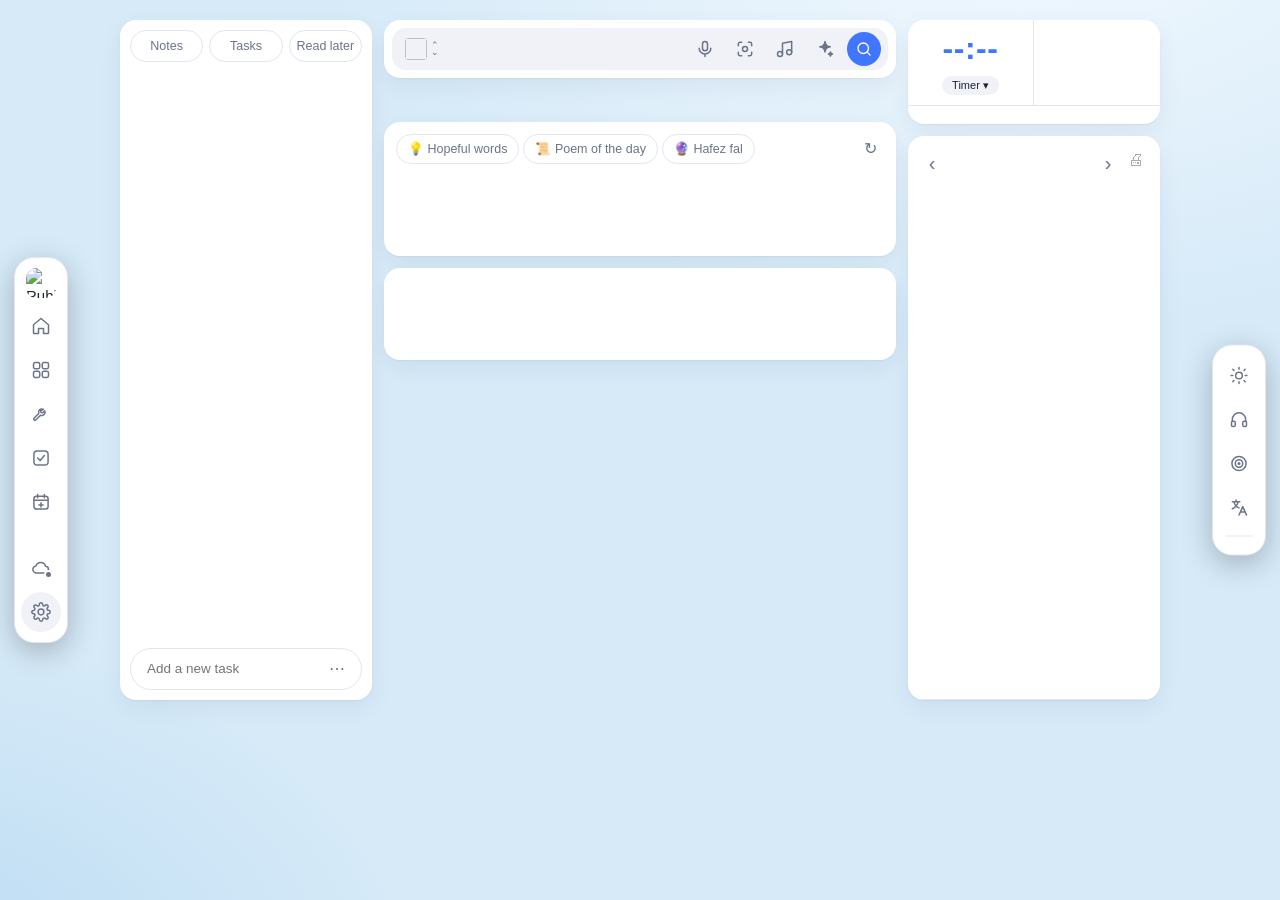
==== newtab.html @ 7a0c7c26 "3.1.0: Dastyar import mirrors Dastyar's layout Reads the bookmarks_new tree (order, nested folders)," ====
<!doctype html>
<html lang="fa" dir="rtl">
<head>
	<meta charset="utf-8" />
	<meta name="viewport" content="width=device-width, initial-scale=1" />
	<title>New tab</title>
	<link rel="icon" href="icons/icon-32.png" />
	<link rel="stylesheet" href="css/fonts.css" />
	<link rel="stylesheet" href="css/style.css" />
	<script src="js/themes.js"></script>
	<script src="js/theme-preload.js"></script>
</head>
<body>
	<video id="bgVideo" class="bg-video" muted loop autoplay playsinline hidden></video>
	<nav class="rail" aria-label="Rubi">
		<div class="rail-logo" data-i18n-title="brandFull"><img src="icons/icon-128.png" alt="Rubi" width="34" height="34" /></div>
		<button class="rail-btn" data-go="home" type="button" data-tip="home"><svg viewBox="0 0 24 24" aria-hidden="true"><path d="M3 10.5 12 3l9 7.5V20a1 1 0 0 1-1 1h-5v-6H9v6H4a1 1 0 0 1-1-1z"/></svg></button>
		<button class="rail-btn" data-go="apps" type="button" data-tip="services"><svg viewBox="0 0 24 24" aria-hidden="true"><rect x="3" y="3" width="7.5" height="7.5" rx="2"/><rect x="13.5" y="3" width="7.5" height="7.5" rx="2"/><rect x="3" y="13.5" width="7.5" height="7.5" rx="2"/><rect x="13.5" y="13.5" width="7.5" height="7.5" rx="2"/></svg></button>
		<button class="rail-btn" data-go="tools" type="button" data-tip="wTools"><svg viewBox="0 0 24 24" aria-hidden="true"><path d="M14.7 6.3a4 4 0 0 0-5.4 5.1L3.6 17.1a1.5 1.5 0 0 0 2.1 2.1l5.7-5.7a4 4 0 0 0 5.1-5.4l-2.5 2.5-2-.5-.5-2z"/></svg></button>
		<button class="rail-btn" data-go="plan" type="button" data-tip="tasksAndNotes"><svg viewBox="0 0 24 24" aria-hidden="true"><rect x="3.5" y="3.5" width="17" height="17" rx="4"/><path d="m8 12 3 3 5-6"/></svg></button>
		<button class="rail-btn" data-go="cal" type="button" data-tip="addEventTip"><svg viewBox="0 0 24 24" aria-hidden="true"><rect x="3.5" y="5" width="17" height="15.5" rx="3"/><path d="M3.5 10h17M8 3v4M16 3v4M12 13v5M9.5 15.5h5"/></svg></button>
		<span class="grow"></span>
		<button id="syncChip" class="rail-btn sync" type="button" aria-live="polite"><svg viewBox="0 0 24 24" aria-hidden="true"><path d="M7 18h10a4 4 0 0 0 .5-7.97A6 6 0 0 0 6 9.5 4.25 4.25 0 0 0 7 18Z"/></svg><span class="dot"></span><span id="syncText" class="rail-tip"></span></button>
		<button id="settingsBtn" class="rail-btn avatar" type="button" data-tip="settings"><svg viewBox="0 0 24 24" aria-hidden="true"><path d="M12 15.5a3.5 3.5 0 1 0 0-7 3.5 3.5 0 0 0 0 7Z"/><path d="M19.4 15a1.7 1.7 0 0 0 .3 1.8l.1.1a2 2 0 1 1-2.8 2.8l-.1-.1a1.7 1.7 0 0 0-1.8-.3 1.7 1.7 0 0 0-1 1.5V21a2 2 0 1 1-4 0v-.1a1.7 1.7 0 0 0-1.1-1.5 1.7 1.7 0 0 0-1.8.3l-.1.1a2 2 0 1 1-2.8-2.8l.1-.1a1.7 1.7 0 0 0 .3-1.8 1.7 1.7 0 0 0-1.5-1H3a2 2 0 1 1 0-4h.1a1.7 1.7 0 0 0 1.5-1.1 1.7 1.7 0 0 0-.3-1.8l-.1-.1a2 2 0 1 1 2.8-2.8l.1.1a1.7 1.7 0 0 0 1.8.3H9a1.7 1.7 0 0 0 1-1.5V3a2 2 0 1 1 4 0v.1a1.7 1.7 0 0 0 1 1.5 1.7 1.7 0 0 0 1.8-.3l.1-.1a2 2 0 1 1 2.8 2.8l-.1.1a1.7 1.7 0 0 0-.3 1.8V9a1.7 1.7 0 0 0 1.5 1H21a2 2 0 1 1 0 4h-.1a1.7 1.7 0 0 0-1.5 1Z"/></svg></button>
	</nav>
	<nav class="rail rail-2" aria-label="Rubi tools">
		<button id="briefBtn" class="rail-btn" type="button" data-tip="morningBrief"><svg viewBox="0 0 24 24" aria-hidden="true"><circle cx="12" cy="12" r="4"/><path d="M12 2.5v2M12 19.5v2M4.6 4.6l1.4 1.4M18 18l1.4 1.4M2.5 12h2M19.5 12h2M4.6 19.4 6 18M18 6l1.4-1.4"/></svg></button>
		<button id="soundsBtn" class="rail-btn" type="button" data-tip="wSounds"><svg viewBox="0 0 24 24" aria-hidden="true"><path d="M4 14v-2a8 8 0 0 1 16 0v2"/><rect x="3" y="14" width="4.5" height="6.5" rx="1.6"/><rect x="16.5" y="14" width="4.5" height="6.5" rx="1.6"/></svg><span class="dot"></span></button>
		<button id="focusBtn" class="rail-btn" type="button" data-tip="focusMode"><svg viewBox="0 0 24 24" aria-hidden="true"><circle cx="12" cy="12" r="8.5"/><circle cx="12" cy="12" r="4.5"/><circle cx="12" cy="12" r="1" /></svg></button>
		<button id="trBtn" class="rail-btn" type="button" data-tip="trTitle"><svg viewBox="0 0 24 24" aria-hidden="true"><path d="M4 5h9M8.5 3v2M6 5c.6 3.5 3 6.3 6 7.5M11 5c-.8 4-3.6 7.2-7 8.5"/><path d="m12 21 4.5-10L21 21M13.7 17.5h5.6"/></svg></button>
		<hr class="rail-sep" />
		<div id="railAi" class="rail-ai"></div>
	</nav>

	<main id="viewHome" class="view home">
		<div class="col col-a">
			<section class="card clock-card">
				<div class="clock-top">
					<div class="clock-box">
						<div id="time" class="time">--:--</div>
						<div id="dateShort" class="date-short"></div>
						<div id="dateYear" class="date-year"></div>
						<button id="clockMenuBtn" class="pill" type="button" aria-haspopup="menu"><span data-i18n="tTimer"></span> ▾</button>
					</div>
					<button id="wxMini" class="wx-mini" type="button" data-tip="wWeather"></button>
				</div>
				<div class="ticker">
					<div id="date" class="date-full"></div>
					<ul id="tickerList" class="ticker-list"></ul>
				</div>
			</section>
			<section class="card widget w-calendar" data-widget="calendar">
				<div class="panel-head">
					<button id="calPrev" class="icon-btn small cal-nav" type="button" data-i18n-title="prevMonth"><span class="arrow-prev"></span></button>
					<h2 id="calTitle" class="cal-title" data-i18n-title="backToday"></h2>
					<button id="calNext" class="icon-btn small cal-nav" type="button" data-i18n-title="nextMonth"><span class="arrow-next"></span></button>
					<button id="calPrint" class="icon-btn small cal-print" type="button" data-i18n-title="printMonth">🖨</button>
				</div>
				<div id="calGrid" class="cal-grid" role="grid"></div>
				<p id="calInfo" class="cal-info muted"></p>
				<div id="calEvents" class="cal-events"></div>
				<div id="calFoot" class="cal-foot"></div>
			</section>
		</div>

		<div class="col col-b">
			<section class="card search-card">
				<h1 id="greeting" class="greeting"></h1>
				<div id="seasonChip" class="season-chip" hidden></div>
				<div class="search-wrap">
			<form id="searchForm" class="search" role="search">
				<button id="engineBtn" class="engine-btn" type="button" aria-haspopup="menu" data-i18n-title="searchEngine"><img id="engineIcon" alt="" width="22" height="22" /><span class="updown">⌃<br />⌄</span></button>
				<input id="searchInput" dir="auto" type="search" autocomplete="off" data-i18n-title="search" aria-autocomplete="list" aria-controls="searchHist" />
				<button id="voiceBtn" class="search-btn" type="button" data-i18n-title="voiceSearch"><svg viewBox="0 0 24 24" aria-hidden="true"><rect x="9" y="3" width="6" height="11" rx="3"/><path d="M5 11a7 7 0 0 0 14 0M12 18v3"/></svg></button>
				<button id="imageBtn" class="search-btn" type="button" data-i18n-title="imageSearch"><svg viewBox="0 0 24 24" aria-hidden="true"><path d="M4 8V6a2 2 0 0 1 2-2h2M16 4h2a2 2 0 0 1 2 2v2M20 16v2a2 2 0 0 1-2 2h-2M8 20H6a2 2 0 0 1-2-2v-2"/><circle cx="12" cy="12" r="3"/></svg></button>
				<button id="songBtn" class="search-btn song-btn" type="button" data-i18n-title="songFind"><svg viewBox="0 0 24 24" aria-hidden="true"><path d="M9 18V5l11-2v13"/><circle cx="6" cy="18" r="3"/><circle cx="17" cy="16" r="3"/></svg></button>
				<button id="aiBtn" class="search-btn ai-btn" type="button" data-i18n-title="askAi" aria-haspopup="menu"><svg viewBox="0 0 24 24" aria-hidden="true"><path d="M12 3c.4 3.9 2.4 5.9 6.3 6.3-3.9.4-5.9 2.4-6.3 6.3-.4-3.9-2.4-5.9-6.3-6.3C9.6 8.9 11.6 6.9 12 3z"/><path d="M18.5 15.5c.2 1.6 1 2.4 2.5 2.5-1.6.2-2.4 1-2.5 2.5-.2-1.6-1-2.4-2.5-2.5 1.6-.1 2.4-.9 2.5-2.5z"/></svg></button>
				<button class="search-go" type="submit" data-i18n-title="search"><svg viewBox="0 0 24 24" aria-hidden="true"><circle cx="11" cy="11" r="7"/><path d="m20 20-3.5-3.5"/></svg></button>
			</form>
			<ul id="searchHist" class="search-hist" role="listbox" hidden></ul>
			<button id="calcAnswer" class="calc-answer" type="button" hidden></button>
			<p id="voiceStatus" class="voice-status" hidden></p>
		</div>
			</section>
			<section class="shortcuts" data-i18n-title="shortcuts">
				<ul id="bookmarkList" class="tiles"></ul>
			</section>
			<section class="card daily-card" data-widget="daily">
				<div class="daily-tabs" role="tablist">
					<button class="daily-tab" data-daily="quote" type="button" role="tab"><span>💡</span> <span data-i18n="dailyQuote"></span></button>
					<button class="daily-tab" data-daily="poem" type="button" role="tab"><span>📜</span> <span data-i18n="dailyPoem"></span></button>
					<button class="daily-tab" data-daily="fal" type="button" role="tab"><span>🔮</span> <span data-i18n="hafezFal"></span></button>
					<span class="grow"></span>
					<button id="dailyNext" class="icon-btn small" type="button" data-i18n-title="another">↻</button>
				</div>
				<div id="dailyBody" class="daily-body"></div>
			</section>
			<section id="tripCard" class="card trip-card" data-widget="trip"></section>
		</div>

		<div class="col col-c">
			<section class="card side-panel">
				<div class="side-switch" role="tablist">
					<button class="side-tab" data-side="note" type="button" role="tab"><span data-i18n="notes"></span></button>
					<button class="side-tab" data-side="todo" type="button" role="tab"><span data-i18n="todos"></span></button>
					<button class="side-tab" data-side="later" type="button" role="tab"><span data-i18n="readLater"></span></button>
				</div>
				<div class="side-todo">
					<div class="todo-toolbar side-tools" data-scope="home"></div>
					<span id="todoCount" class="muted small" hidden></span>
					<div id="todoList" class="todo-groups side-list"></div>
					<form id="todoForm" class="side-add">
						<input id="todoInput" dir="auto" maxlength="300" data-i18n-ph="addNewTask" />
						<button id="todoMore" class="icon-btn small" type="button" data-i18n-title="moreOptions">⋯</button>
						<button class="sr-only" type="submit" data-i18n="add"></button>
					</form>
				</div>
				<div class="side-note" hidden>
					<input id="noteSearch" class="note-search" type="search" data-i18n-ph="searchNotes" />
					<ul id="noteList" class="note-list side-list"></ul>
					<form id="noteForm" class="side-add">
						<input id="noteQuick" dir="auto" maxlength="200" data-i18n-ph="addNewNote" />
						<button id="newNote" class="icon-btn small" type="button" data-i18n-title="newNote">＋</button>
					</form>
				</div>
				<div class="side-later" hidden>
					<ul id="laterList" class="later-list side-list"></ul>
					<form id="laterForm" class="side-add">
						<input id="laterInput" dir="ltr" maxlength="2000" data-i18n-ph="laterPh" />
						<button class="icon-btn small" type="submit" data-i18n-title="add">＋</button>
					</form>
				</div>
			</section>
		</div>
	</main>

	<main id="viewApps" class="view apps-view" hidden></main>

	<main id="viewPlan" class="view plan-view" hidden>
		<div class="plan-top">
			<button id="planNew" class="plan-chip" type="button"><span>＋</span> <span data-i18n="newEvent"></span></button>
			<span class="grow"></span>
			<button id="planToday" class="plan-chip" type="button"><span>☀️</span> <span data-i18n="today"></span></button>
			<button id="openTasksPage" class="plan-chip" type="button"><span>☑️</span> <span data-i18n="todos"></span></button>
			<button id="planNotes" class="plan-chip" type="button"><span>🗒️</span> <span data-i18n="notes"></span></button>
			<span class="grow"></span>
			<span class="plan-spacer"></span>
		</div>
		<div class="plan-body">
			<div id="planSide" class="plan-side"></div>
			<section class="card week">
				<div class="week-nav">
					<button id="weekPrev" class="icon-btn small cal-nav" type="button" data-i18n-title="prevWeek"><span class="arrow-prev"></span></button>
					<strong id="weekTitle"></strong>
					<button id="weekNext" class="icon-btn small cal-nav" type="button" data-i18n-title="nextWeek"><span class="arrow-next"></span></button>
				</div>
				<div id="weekHead" class="week-head"></div>
				<div id="weekAll" class="week-all"></div>
				<div id="weekScroll" class="week-scroll"><div id="weekGrid" class="week-grid"></div></div>
			</section>
		</div>
	</main>

	<main id="viewTools" class="view tools-view" hidden>
		<div class="tools-bar"><button id="manageBtn" class="chip manage-btn" type="button">🧩 <span data-i18n="manageTitle"></span></button></div>
		<div class="widgets">
			<section class="panel widget" data-widget="weather">
				<div class="panel-head">
					<h2 data-i18n="wWeather"></h2>
					<button id="wxEdit" class="link-btn" type="button" data-i18n="changeCity"></button>
				</div>
				<form id="wxForm" class="add-row" hidden>
					<input id="wxCity" maxlength="60" data-i18n-ph="cityPh" />
					<button class="btn" type="submit" data-i18n="set"></button>
				</form>
				<ul id="wxResults" class="wx-results" hidden></ul>
				<div id="wxBody" class="wx-body"></div>
			</section>
			<section class="panel widget" data-widget="rates">
				<div class="panel-head">
					<h2 data-i18n="wRates"></h2>
					<span id="ratesUpdated" class="muted small"></span>
				</div>
				<div id="ratesBody"></div>
			</section>
			<section class="panel widget" data-widget="prayer">
				<div class="panel-head">
					<h2 data-i18n="wPrayer"></h2>
					<span id="prayerCity" class="muted small"></span>
				</div>
				<div id="prayerBody"></div>
			</section>
			<section class="panel widget" data-widget="tools">
				<div class="panel-head"><h2 data-i18n="wTools"></h2></div>
				<div class="seg tools-tabs" role="tablist">
					<button class="seg-btn" data-tool="convert" type="button" data-i18n="tConvert"></button>
					<button class="seg-btn" data-tool="age" type="button" data-i18n="tAge"></button>
					<button class="seg-btn" data-tool="timer" type="button" data-i18n="tTimer"></button>
					<button class="seg-btn" data-tool="watch" type="button" data-i18n="tWatch"></button>
					<button class="seg-btn" data-tool="count" type="button" data-i18n="tCountdown"></button>
				</div>
				<div id="toolBody" class="tool-body"></div>
			</section>
			<section class="panel widget habits" data-widget="habits">
				<div class="panel-head">
					<h2 data-i18n="wHabits"></h2>
					<span id="habitSummary" class="muted small"></span>
				</div>
				<div id="habitList" class="habit-list"></div>
				<form id="habitForm" class="habit-form">
					<input id="habitEmoji" class="habit-emoji-in" maxlength="4" value="✅" aria-label="emoji" />
					<input id="habitName" dir="auto" maxlength="40" data-i18n-ph="habitPh" />
					<input id="habitTarget" type="number" min="1" max="20" value="1" data-i18n-title="habitTarget" />
					<button class="btn" type="submit" data-i18n="add"></button>
				</form>
				<div id="habitSugg" class="habit-sugg"></div>
				<p class="muted small" data-i18n="habitHint"></p>
			</section>
			<section class="panel widget expenses" data-widget="expenses">
				<div class="panel-head">
					<h2 data-i18n="wExpenses"></h2>
					<span class="grow"></span>
					<button id="expBudgetBtn" class="icon-btn small" type="button" data-i18n-title="budget">🎯</button>
					<button id="expPrev" class="icon-btn small cal-nav" type="button" data-i18n-title="prevMonth"><span class="arrow-prev"></span></button>
					<span id="expMonth" class="exp-month"></span>
					<button id="expNext" class="icon-btn small cal-nav" type="button" data-i18n-title="nextMonth"><span class="arrow-next"></span></button>
				</div>
				<div id="expTotals" class="exp-totals"></div>
				<div id="expCats" class="exp-cats"></div>
				<div id="expBudget" class="exp-budget" hidden></div>
				<form id="expForm" class="exp-form">
					<input id="expAmount" inputmode="decimal" dir="ltr" autocomplete="off" data-i18n-ph="expAmount" required />
					<select id="expCur" aria-label="currency"></select>
					<select id="expCat" aria-label="category"></select>
					<input id="expNote" dir="auto" maxlength="60" data-i18n-ph="expNote" />
					<input id="expDate" type="date" />
					<button class="btn" type="submit" data-i18n="add"></button>
				</form>
				<ul id="expList" class="exp-list"></ul>
			</section>
			<section class="panel widget sounds" data-widget="sounds">
				<div class="panel-head">
					<h2 data-i18n="wSounds"></h2>
					<span class="grow"></span>
					<button id="sndPlay" class="snd-play" type="button" data-i18n-title="sndPlay"></button>
				</div>
				<div class="snd-master">
					<span aria-hidden="true">🔈</span><input id="sndMaster" type="range" min="0" max="100" value="80" data-i18n-title="sndVolume" /><span aria-hidden="true">🔊</span>
					<select id="sndTimer" data-i18n-title="sndTimer"></select>
				</div>
				<div id="sndPresets" class="snd-presets"></div>
				<div id="sndGrid" class="snd-grid"></div>
				<label class="check small snd-auto"><input id="sndAuto" type="checkbox" checked /> <span data-i18n="sndAuto"></span></label>
			</section>
			<section class="panel widget alerts" data-widget="alerts">
				<div class="panel-head">
					<h2 data-i18n="wAlerts"></h2>
					<span id="alertLast" class="muted small"></span>
				</div>
				<ul id="alertList" class="alert-list"></ul>
				<form id="alertForm" class="alert-form">
					<select id="alertAsset" aria-label="asset"></select>
					<input id="alertCustom" dir="ltr" placeholder="TSLA" maxlength="12" hidden />
					<select id="alertOp" aria-label="condition"><option value="<" data-i18n="alertBelow"></option><option value=">" data-i18n="alertAbove"></option></select>
					<input id="alertValue" dir="ltr" inputmode="decimal" autocomplete="off" data-i18n-ph="alertPrice" required />
					<button class="btn" type="submit" data-i18n="add"></button>
				</form>
				<p class="muted small" data-i18n="alertHint"></p>
			</section>
			<section class="panel widget snippets" data-widget="snippets">
				<div class="panel-head">
					<h2 data-i18n="wSnippets"></h2>
				</div>
				<div id="snipList" class="snip-list"></div>
				<form id="snipForm" class="snip-form">
					<input id="snipTitle" dir="auto" maxlength="40" data-i18n-ph="snipTitle" />
					<textarea id="snipText" dir="auto" rows="3" maxlength="2000" data-i18n-ph="snipText" required></textarea>
					<div class="snip-actions"><button id="snipCancel" class="btn btn-ghost" type="button" data-i18n="cancel" hidden></button><button class="btn" type="submit" data-i18n="save"></button></div>
				</form>
				<p class="muted small" data-i18n="snipHint"></p>
			</section>
			<section class="panel widget" data-widget="pomodoro">
				<div class="panel-head">
					<h2 data-i18n="wPomodoro"></h2>
					<span id="pomoCount" class="muted small"></span>
				</div>
				<div class="pomo-modes" role="tablist">
					<button class="pomo-mode" data-mode="focus" role="tab" type="button" data-i18n="focus25"></button>
					<button class="pomo-mode" data-mode="short" role="tab" type="button" data-i18n="short5"></button>
					<button class="pomo-mode" data-mode="long" role="tab" type="button" data-i18n="long15"></button>
				</div>
				<div id="pomoTime" class="pomo-time">25:00</div>
				<div class="pomo-actions">
					<button id="pomoStart" class="btn" type="button"></button>
					<button id="pomoReset" class="btn btn-ghost" type="button" data-i18n="reset"></button>
				</div>
				<div class="webfocus">
					<button id="webFocusBtn" class="btn webfocus-btn" type="button"></button>
					<label class="check small"><input id="webFocusBlock" type="checkbox" checked /> <span data-i18n="webFocusBlock"></span></label>
					<p id="webFocusNote" class="muted small" data-i18n="webFocusNote"></p>
				</div>
			</section>
			<section class="panel widget goals" data-widget="goals">
				<div class="panel-head"><h2 data-i18n="wGoals"></h2></div>
				<div id="goalList" class="goal-list"></div>
				<form id="goalForm" class="goal-form">
					<input id="goalEmoji" class="goal-emoji" maxlength="4" placeholder="📚" />
					<input id="goalTitle" dir="auto" maxlength="60" data-i18n-ph="goalTitlePh" required />
					<input id="goalTarget" type="number" min="1" step="any" data-i18n-ph="goalTarget" required />
					<input id="goalUnit" dir="auto" maxlength="16" data-i18n-ph="goalUnit" />
					<label class="goal-date"><span data-i18n="goalBy"></span><input id="goalEnd" type="date" required /></label>
					<button class="btn" type="submit" data-i18n="add"></button>
				</form>
			</section>
			<section class="panel widget journal" data-widget="journal">
				<div class="panel-head">
					<h2 data-i18n="wJournal"></h2>
					<span class="grow"></span>
					<button id="journalReview" class="chip" type="button">📖 <span data-i18n="jReview"></span></button>
				</div>
				<p class="muted small" data-i18n="jPrompt"></p>
				<form id="journalForm" class="journal-form">
					<input class="j-line" dir="auto" maxlength="200" data-i18n-ph="jLine1" />
					<input class="j-line" dir="auto" maxlength="200" data-i18n-ph="jLine2" />
					<input class="j-line" dir="auto" maxlength="200" data-i18n-ph="jLine3" />
					<div class="row"><span id="journalSaved" class="muted small grow"></span><button class="btn" type="submit" data-i18n="save"></button></div>
				</form>
				<div id="journalStreak" class="muted small"></div>
			</section>
			<section class="panel widget worldclock" data-widget="worldclock">
				<div class="panel-head"><h2 data-i18n="wWorldClock"></h2></div>
				<ul id="wcList" class="wc-list"></ul>
				<form id="wcForm" class="add-row">
					<input id="wcInput" list="wcZones" dir="ltr" data-i18n-ph="wcPh" autocomplete="off" />
					<datalist id="wcZones"></datalist>
					<button class="btn" type="submit" data-i18n="add"></button>
				</form>
			</section>
			<section class="panel widget football" data-widget="football">
				<div class="panel-head">
					<h2 data-i18n="wFootball"></h2>
					<span class="grow"></span>
					<button id="fbRefresh" class="icon-btn small" type="button" data-i18n-title="another">↻</button>
				</div>
				<div id="fbList" class="fb-list"></div>
				<form id="fbForm" class="add-row">
					<input id="fbInput" dir="auto" data-i18n-ph="fbPh" autocomplete="off" />
					<button class="btn" type="submit" data-i18n="add"></button>
				</form>
				<ul id="fbResults" class="wx-results" hidden></ul>
				<p class="muted small" data-i18n="fbHint"></p>
			</section>
			<section class="panel widget care" data-widget="care">
				<div class="panel-head">
					<h2 data-i18n="wCare"></h2>
					<span class="grow"></span>
					<button id="careTest" class="chip" type="button" data-i18n="careTry"></button>
				</div>
				<div class="care-today">
					<span class="care-glass">💧</span>
					<div class="grow"><strong id="careWaterToday"></strong><div id="careWaterBar" class="care-cups"></div></div>
					<button id="careDrink" class="btn small" type="button" data-i18n="careDrank"></button>
				</div>
				<div class="tog-card"><span class="tc-ic">💧</span><span class="grow"><strong data-i18n="careWater"></strong></span><select id="careWaterEvery" class="care-every"></select><input id="careWaterOn" class="switch" type="checkbox" data-i18n-title="careWater" /></div>
				<div class="tog-card"><span class="tc-ic">👀</span><span class="grow"><strong data-i18n="careEye"></strong><small class="muted" data-i18n="careEyeHint"></small></span><select id="careEyeEvery" class="care-every"></select><input id="careEyeOn" class="switch" type="checkbox" data-i18n-title="careEye" /></div>
				<div class="care-opts">
					<label class="fld"><span data-i18n="careSide"></span><select id="careSide"><option value="end" data-i18n="careSideEnd"></option><option value="start" data-i18n="careSideStart"></option></select></label>
					<label class="fld"><span data-i18n="careGoal"></span><input id="careGoal" type="number" min="1" max="20" /></label>
				</div>
				<label class="check"><input id="careSys" type="checkbox" /> <span data-i18n="careSys"></span></label>
				<label class="check"><input id="careQuiet" type="checkbox" /> <span data-i18n="careQuiet"></span></label>
			</section>
			<section class="panel widget focus-stats" data-widget="focusStats">
				<div class="panel-head">
					<h2 data-i18n="wFocusStats"></h2>
					<span class="grow"></span>
					<button id="weekBtn" class="chip" type="button">📊 <span data-i18n="weekSummary"></span></button>
				</div>
				<div id="focusStats"></div>
			</section>
		</div>
	</main>

	<div id="careStack" class="care-stack" aria-live="polite"></div>
	<div id="seasonLayer" class="season-layer" aria-hidden="true"></div>

	<dialog id="tripDialog" class="dialog small">
		<form id="tripForm" method="dialog" class="dialog-body">
			<h3 data-i18n="tripEdit"></h3>
			<div id="tripPresets" class="trip-presets"></div>
			<label class="fld"><span data-i18n="tripTitle"></span><input id="tripTitle" dir="auto" maxlength="60" data-i18n-ph="tripTitlePh" required /></label>
			<label class="fld"><span data-i18n="tripDate"></span><input id="tripDate" type="date" required /><small id="tripDateHint" class="muted"></small></label>
			<label class="fld"><span data-i18n="emojiOpt"></span><input id="tripEmoji" maxlength="4" placeholder="✈️" /></label>
			<div class="row wrap"><label class="btn btn-ghost file-btn"><span data-i18n="tripPhoto"></span><input id="tripPhoto" type="file" accept="image/*" hidden /></label><button id="tripPhotoRm" class="link-btn" type="button" data-i18n="tripPhotoRm"></button></div>
			<p class="muted small" data-i18n="tripHint"></p>
			<div class="dialog-actions">
				<button id="tripDelete" class="btn btn-danger" type="button" data-i18n="delete"></button>
				<span class="grow"></span>
				<button class="btn btn-ghost" value="cancel" formnovalidate data-i18n="cancel"></button>
				<button class="btn" value="save" data-i18n="save"></button>
			</div>
		</form>
	</dialog>

	<dialog id="journalDialog" class="dialog">
		<div class="dialog-body">
			<div class="page-head"><h3 id="journalDlgTitle"></h3><span class="grow"></span>
				<button id="jPrev" class="icon-btn small" type="button">‹</button><button id="jNext" class="icon-btn small" type="button">›</button>
				<button class="icon-btn small" type="button" data-close data-i18n-title="close">✕</button></div>
			<div id="journalDlgBody" class="journal-review"></div>
		</div>
	</dialog>

	<dialog id="svcDialog" class="dialog">
		<div class="dialog-body">
			<div class="page-head"><h3>⚙️ <span data-i18n="svcManage"></span></h3><span class="grow"></span><button class="icon-btn small" type="button" data-close data-i18n-title="close">✕</button></div>
			<p class="muted small" data-i18n="svcManageHint"></p>
			<h4 data-i18n="svcNew"></h4>
			<form id="svcNewForm" class="svc-new"><input id="svcNewEmoji" type="text" maxlength="4" placeholder="📁" aria-label="Emoji" /><input id="svcNewName" type="text" maxlength="40" required data-i18n-ph="svcNewName" /><button class="btn" type="submit" data-i18n="add"></button></form>
			<h4 data-i18n="svcCats"></h4>
			<div id="svcList" class="manage-grid"></div>
			<div class="dialog-actions"><button id="svcAllOn" class="btn btn-ghost" type="button" data-i18n="manageAllOn"></button><span class="grow"></span><button class="btn" type="button" data-close data-i18n="close"></button></div>
		</div>
	</dialog>

	<dialog id="manageDialog" class="dialog">
		<div class="dialog-body">
			<div class="page-head"><h3>🧩 <span data-i18n="manageTitle"></span></h3><span class="grow"></span><button class="icon-btn small" type="button" data-close data-i18n-title="close">✕</button></div>
			<p class="muted small" data-i18n="manageHint"></p>
			<h4 data-i18n="manageBoxes"></h4>
			<div id="manageWidgets" class="manage-grid"></div>
			<h4 data-i18n="manageRail"></h4>
			<div id="manageRail" class="manage-grid"></div>
			<h4 data-i18n="manageFeatures"></h4>
			<div id="manageFeats" class="manage-grid"></div>
			<div class="dialog-actions"><button id="manageAllOn" class="btn btn-ghost" type="button" data-i18n="manageAllOn"></button><span class="grow"></span><button class="btn" type="button" data-close data-i18n="close"></button></div>
		</div>
	</dialog>

	<dialog id="trDialog" class="dialog">
		<div class="dialog-body">
			<div class="page-head"><h3>🌐 <span data-i18n="trTitle"></span></h3><span class="grow"></span><button class="icon-btn small" type="button" data-close data-i18n-title="close">✕</button></div>
			<div class="tr-langs">
				<select id="trFrom"></select>
				<button id="trSwap" class="icon-btn small" type="button" data-i18n-title="trSwap">⇄</button>
				<select id="trTo"></select>
			</div>
			<textarea id="trIn" dir="auto" rows="4" data-i18n-ph="trPh"></textarea>
			<div id="trOut" class="tr-out" dir="auto"></div>
			<div class="dialog-actions">
				<span class="muted small grow" data-i18n="trKeyHint"></span>
				<a id="trOpen" class="btn btn-ghost" target="_blank" rel="noopener" data-i18n="trOpenGoogle"></a>
				<button id="trCopy" class="btn btn-ghost" type="button" data-i18n="snipCopy"></button>
				<button id="trGo" class="btn" type="button" data-i18n="trGo"></button>
			</div>
		</div>
	</dialog>

	<dialog id="shareDialog" class="dialog">
		<div class="dialog-body">
			<div class="page-head"><h3>👨‍👩‍👧 <span data-i18n="shTitle"></span></h3><span class="grow"></span><button class="icon-btn small" type="button" data-close data-i18n-title="close">✕</button></div>
			<p class="muted small" data-i18n="shIntro"></p>
			<h4 data-i18n="shSend"></h4>
			<div id="shPick" class="sh-pick"></div>
			<div class="row wrap">
				<button id="shAll" class="link-btn" type="button" data-i18n="shAll"></button>
				<span class="grow"></span>
				<button id="shCopy" class="btn btn-ghost" type="button" data-i18n="shCopyCode"></button>
				<button id="shFile" class="btn" type="button" data-i18n="shSaveFile"></button>
			</div>
			<h4 data-i18n="shReceive"></h4>
			<textarea id="shCode" dir="ltr" rows="3" class="code" data-i18n-ph="shCodePh"></textarea>
			<div class="row wrap">
				<label class="btn btn-ghost file-btn"><span data-i18n="importFile"></span><input id="shFileIn" type="file" accept=".json,application/json,.kamyar" hidden /></label>
				<span class="grow"></span>
				<button id="shImport" class="btn" type="button" data-i18n="shImport"></button>
			</div>
			<p id="shMsg" class="small"></p>
		</div>
	</dialog>
	<div id="updateBar" class="update-bar" role="status" hidden></div>
	<div id="setup" class="setup" hidden role="dialog" aria-modal="true"><div class="setup-card"><div class="setup-top"><span id="setupStep" class="muted small"></span><span class="grow"></span><button id="setupSkip" class="link-btn" type="button" data-i18n="setupSkipAll"></button></div><div id="setupBody" class="setup-body"></div><div class="setup-foot"><div id="setupDots" class="tour-dots"></div><span class="grow"></span><button id="setupPrev" class="btn btn-ghost" type="button" data-i18n="tourPrev"></button><button id="setupNext" class="btn" type="button" data-i18n="tourNext"></button></div></div></div>

	<div id="tour" class="tour" hidden>
		<div class="tour-hole"></div>
		<div class="tour-tip" role="dialog" aria-modal="true" aria-labelledby="tourTitle">
			<div class="tour-step muted small" id="tourStep"></div>
			<h3 id="tourTitle"></h3>
			<p id="tourText"></p>
			<div class="tour-dots" id="tourDots"></div>
			<div class="dialog-actions">
				<button id="tourSkip" class="btn btn-ghost" type="button" data-i18n="tourSkip"></button>
				<span class="grow"></span>
				<button id="tourPrev" class="btn btn-ghost" type="button" data-i18n="tourPrev"></button>
				<button id="tourNext" class="btn" type="button" data-i18n="tourNext"></button>
			</div>
		</div>
	</div>

	<dialog id="noteDialog" class="dialog">
		<form method="dialog" class="dialog-body">
			<input id="noteTitleInput" dir="auto" class="note-title-input" maxlength="200" data-i18n-ph="noteTitle" />
			<textarea id="noteBodyInput" dir="auto" rows="12" data-i18n-ph="noteBody"></textarea>
			<div class="dialog-actions">
				<button id="deleteNote" class="btn btn-danger" type="button" data-i18n="delete"></button>
				<span id="noteSaved" class="muted"></span>
				<button class="btn" value="close" data-i18n="close"></button>
			</div>
		</form>
	</dialog>

	<dialog id="bmDialog" class="dialog small">
		<form id="bmForm" method="dialog" class="dialog-body">
			<div class="page-head">
				<h3 id="bmDialogTitle"></h3>
				<span class="grow"></span>
				<div id="bmKind" class="seg" role="tablist">
					<button class="seg-btn" data-kind="bookmark" type="button" data-i18n="kShortcut"></button>
					<button class="seg-btn" data-kind="folder" type="button" data-i18n="kFolder"></button>
				</div>
			</div>
			<label><span data-i18n="name"></span><input id="bmName" maxlength="60" /></label>
			<label class="bm-only"><span data-i18n="address"></span><input id="bmUrl" dir="ltr" placeholder="https://" /></label>
			<div class="grid2">
				<label><span data-i18n="emojiOpt"></span><input id="bmEmoji" maxlength="8" class="emoji-in" placeholder="🙂" /></label>
				<label><span id="bmFolderLabel" data-i18n="kFolder"></span><select id="bmFolder"></select></label>
			</div>
			<p id="bmError" class="error" hidden></p>
			<div class="dialog-actions">
				<button id="bmDelete" class="btn btn-danger" type="button" hidden data-i18n="delete"></button>
				<button id="bmImport" class="btn btn-ghost" type="button" data-i18n="importBrowser"></button>
				<span></span>
				<button class="btn btn-ghost" value="cancel" formnovalidate data-i18n="cancel"></button>
				<button id="bmSave" class="btn" value="save" data-i18n="save"></button>
			</div>
		</form>
	</dialog>

	<dialog id="folderDialog" class="dialog folder-dlg">
		<div class="dialog-body">
			<div class="page-head folder-head">
				<button id="folderBack" class="icon-btn small" type="button" data-i18n-title="back" hidden>‹</button>
				<span id="folderFace" class="folder-face" aria-hidden="true"></span>
				<div class="folder-ttl"><h3 id="folderTitle" class="folder-crumbs"></h3><span id="folderCount" class="folder-count"></span></div>
				<span class="grow"></span>
				<button id="folderEdit" class="btn btn-ghost small" type="button" data-i18n="edit"></button>
				<button id="folderClose" class="icon-btn small" type="button" data-i18n-title="close">✕</button>
			</div>
			<ul id="folderList" class="tiles in-folder"></ul>
		</div>
	</dialog>

	<dialog id="keysDialog" class="dialog small">
		<form method="dialog" class="dialog-body">
			<h3 data-i18n="keyboardShortcuts"></h3>
			<dl id="keysList" class="keys-list"></dl>
			<div class="dialog-actions"><span></span><button class="btn" value="close" data-i18n="close"></button></div>
		</form>
	</dialog>

	<dialog id="imageDialog" class="dialog small">
		<div class="dialog-body">
			<div class="page-head"><h3 data-i18n="imageSearch"></h3><span class="grow"></span><button id="imageClose" class="icon-btn small" type="button" data-i18n-title="close">✕</button></div>
			<form id="lensUpload" class="drop-zone" action="https://lens.google.com/v3/upload" method="POST" enctype="multipart/form-data" target="_blank">
				<p data-i18n="dropImage"></p>
				<label class="btn btn-ghost file-btn"><span data-i18n="chooseImage"></span><input id="lensFile" name="encoded_image" type="file" accept="image/*" hidden /></label>
			</form>
			<form id="imageUrlForm" class="row">
				<input id="imageUrl" dir="auto" data-i18n-ph="imageUrlPh" required />
				<button class="btn" data-i18n="search"></button>
			</form>
		</div>
	</dialog>

	<dialog id="importBmDialog" class="dialog">
		<form method="dialog" class="dialog-body">
			<h3 data-i18n="importBrowser"></h3>
			<p class="muted small" data-i18n="importBrowserHint"></p>
			<input id="ibFilter" type="search" data-i18n-ph="filterPh" />
			<div id="ibList" class="ib-list"></div>
			<div class="dialog-actions">
				<span id="ibCount" class="muted small"></span>
				<span></span>
				<button class="btn btn-ghost" value="cancel" data-i18n="cancel"></button>
				<button id="ibAdd" class="btn" value="add" data-i18n="addSelected"></button>
			</div>
		</form>
	</dialog>

	<dialog id="briefDialog" class="dialog brief-dlg">
		<form method="dialog" class="dialog-body">
			<div class="fal-head"><h3>☀️ <span data-i18n="morningBrief"></span></h3><span class="grow"></span><button class="icon-btn small" value="close" aria-label="close">✕</button></div>
			<div id="briefBody" class="brief-body"></div>
			<div class="dialog-actions"><label class="check small"><input id="briefAuto" type="checkbox" /> <span data-i18n="briefAuto"></span></label><button class="btn" value="close" data-i18n="briefGo"></button></div>
		</form>
	</dialog>
	<div id="focusLayer" class="focus-layer" hidden>
		<div class="focus-inner">
			<div id="focusTime" class="focus-time">--:--</div>
			<div id="focusDate" class="focus-date"></div>
			<div id="focusSearch" class="focus-search"></div>
			<div class="focus-row"><div id="focusPomo" class="focus-pomo"></div><div id="focusSounds" class="focus-sounds"></div></div>
			<div class="focus-block">
				<span class="muted small" data-i18n="focusBlocked"></span>
				<div id="focusSites" class="focus-sites"></div>
				<form id="focusSiteForm" class="focus-site-form"><input id="focusSiteInput" dir="ltr" data-i18n-ph="focusSitePh" /><button class="icon-btn small" type="submit">＋</button></form>
			</div>
			<button id="focusExit" class="btn btn-ghost focus-exit" type="button" data-i18n="focusExit"></button>
		</div>
	</div>
	<dialog id="songDialog" class="dialog song-dlg">
		<form method="dialog" class="dialog-body">
			<div class="fal-head"><h3>🎵 <span data-i18n="songFind"></span></h3><span class="grow"></span><button class="icon-btn small" value="close" aria-label="close">✕</button></div>
			<div id="songBody" class="song-body"></div>
		</form>
	</dialog>
	<dialog id="weekDialog" class="dialog brief-dlg">
		<form method="dialog" class="dialog-body">
			<div class="fal-head"><h3>📊 <span data-i18n="weekSummary"></span></h3><span class="grow"></span><button class="icon-btn small" value="close" aria-label="close">✕</button></div>
			<div id="weekBody" class="brief-body"></div>
			<div class="dialog-actions"><label class="check small"><input id="weekAuto" type="checkbox" /> <span data-i18n="weekAuto"></span></label><button class="btn" value="close" data-i18n="close"></button></div>
		</form>
	</dialog>
	<div id="printArea" class="print-area" aria-hidden="true"></div>
	<dialog id="falDialog" class="dialog fal-dlg">
		<form method="dialog" class="dialog-body">
			<div class="fal-head"><h3>🔮 <span data-i18n="hafezFal"></span></h3><span class="grow"></span><button class="icon-btn small" value="close" aria-label="close">✕</button></div>
			<div id="falBody" class="fal-body"></div>
			<div class="dialog-actions"><span></span><button id="falAgain" class="btn" type="button" data-i18n="falAgain"></button></div>
		</form>
	</dialog>
	<dialog id="settingsDialog" class="dialog settings-dlg">
		<form method="dialog" class="settings-wrap">
			<header class="set-head">
				<span data-i18n="settings"></span><span class="set-sep">‹</span><strong id="setSecTitle"></strong>
				<span class="grow"></span>
				<button class="icon-btn small set-close" value="close" data-i18n-title="close" aria-label="close">✕</button>
			</header>
			<nav id="setNav" class="set-nav">
				<button type="button" class="set-tab" data-sec="profile"><span class="set-ic">👤</span><span data-i18n="sec_profile"></span></button>
				<hr />
				<button type="button" class="set-tab" data-sec="background"><span class="set-ic">🖼️</span><span data-i18n="sec_background"></span></button>
				<button type="button" class="set-tab" data-sec="theme"><span class="set-ic">🎨</span><span data-i18n="sec_theme"></span></button>
				<hr />
				<button type="button" class="set-tab" data-sec="general"><span class="set-ic">⚙️</span><span data-i18n="sec_general"></span></button>
				<button type="button" class="set-tab" data-sec="calendar"><span class="set-ic">📅</span><span data-i18n="sec_calendar"></span></button>
				<button type="button" class="set-tab" data-sec="privacy"><span class="set-ic">🔒</span><span data-i18n="sec_privacy"></span></button>
				<button type="button" class="set-tab" data-sec="data"><span class="set-ic">💾</span><span data-i18n="sec_data"></span></button>
				<hr />
				<button type="button" class="set-tab" data-sec="about"><span class="set-ic">✋</span><span data-i18n="sec_about"></span></button>
			</nav>
			<div class="set-body">
				<section class="set-sec" data-sec="profile">
					<div class="prof-card">
						<button id="avatarBtn" class="prof-avatar" type="button" data-i18n-title="changeAvatar"><span id="profAvatar"></span><span class="prof-cam">📷</span></button>
						<input id="avatarInput" type="file" accept="image/*" hidden />
						<strong id="profName" class="prof-name"></strong>
						<span id="profEmail" class="muted small" dir="ltr"></span>
						<button id="avatarRemove" class="link-btn" type="button" data-i18n="removeAvatar"></button>
					</div>
					<div class="set-card"><strong data-i18n="avChoose"></strong><div id="avatarPick"></div></div>
					<div class="set-card acct">
						<div class="acct-row">
							<span class="acct-g">G</span>
							<div class="grow"><strong data-i18n="googleAccount"></strong><p id="acctStatus" class="muted small"></p></div>
							<button id="acctBtn" class="btn" type="button"></button>
						</div>
						<p id="chromeSyncInfo" class="muted small"></p>
						<p id="chromeSyncUsage" class="muted small"></p>
					</div>
					<div class="set-fields">
						<label class="fld"><span data-i18n="yourName"></span><input id="nameInput" maxlength="40" data-i18n-ph="namePh" /></label>
						<label class="fld"><span data-i18n="username"></span><input id="usernameInput" maxlength="30" dir="ltr" /></label>
						<label class="fld"><span data-i18n="birthDate"></span><input id="bdayInput" type="date" /></label>
					</div>
					<div class="set-card setting-row" data-needs-oauth>
						<div><strong data-i18n="drive"></strong><p id="driveInfo" class="muted small"></p></div>
						<button id="driveBtn" class="btn" type="button"></button>
					</div>
				</section>

				<section class="set-sec" data-sec="background" hidden>
					<h4 data-i18n="colorWalls"></h4>
					<div id="colorWalls" class="wall-grid colors"></div>
					<h4 data-i18n="builtinWalls"></h4>
					<div id="builtinWalls" class="wall-grid builtin"></div>
					<h4 data-i18n="wallpaper"></h4>
					<p class="muted small" data-i18n="wallpaperHint"></p>
					<div id="wallGrid" class="wall-grid"></div>
					<input id="wallInput" type="file" accept="image/*" multiple hidden />
					<div class="row wrap">
						<button id="wallRemove" class="btn btn-ghost small" type="button" data-i18n="noWallpaper"></button>
						<label class="rot-row"><span data-i18n="wallRotate"></span>
							<select id="wallRotate">
								<option value="off" data-i18n="rotOff"></option>
								<option value="tab" data-i18n="rotTab"></option>
								<option value="h1" data-i18n="rotH1"></option>
								<option value="h4" data-i18n="rotH4"></option>
								<option value="h12" data-i18n="rotH12"></option>
								<option value="d1" data-i18n="rotD1"></option>
							</select>
						</label>
					</div>
					<h4 data-i18n="videoBg"></h4>
					<label class="drop-box"><input id="videoInput" type="file" accept="video/mp4,video/webm,video/*" hidden /><span class="drop-ic">⬆️</span><strong data-i18n="uploadVideo"></strong><small class="muted" data-i18n="videoHint"></small></label>
					<div class="row wrap"><span id="videoInfo" class="muted small"></span><span class="grow"></span><button id="videoRemove" class="btn btn-ghost small" type="button" data-i18n="removeVideo"></button></div>
					<label id="wallDimRow" class="range-row"><span data-i18n="wallDim"></span><input id="wallDim" type="range" min="0" max="80" step="5" /></label>
					<div id="boxAlphaRows">
						<h4 data-i18n="boxAlphaTitle"></h4>
						<p class="muted small" data-i18n="boxAlphaHint"></p>
						<p id="boxAlphaNoWall" class="small warn-note" data-i18n="boxAlphaNoWall"></p>
						<label class="range-row"><span data-i18n="boxAlphaIdle"></span><input id="boxAlpha" type="range" min="0" max="100" step="5" /><output id="boxAlphaOut" class="small muted"></output></label>
						<label class="range-row"><span data-i18n="boxAlphaHover"></span><input id="boxAlphaH" type="range" min="0" max="100" step="5" /><output id="boxAlphaHOut" class="small muted"></output></label>
						<button id="boxAlphaReset" class="link-btn" type="button" data-i18n="resetDefault"></button>
					</div>
				</section>

				<section class="set-sec" data-sec="theme" hidden>
					<h4 data-i18n="colorTheme"></h4>
					<div id="modeRow" class="circle-row"></div>
					<details class="more-themes"><summary data-i18n="moreThemes"></summary><div id="themeGrid" class="theme-grid" role="radiogroup"></div></details>
					<h4 data-i18n="primaryColor"></h4>
					<div id="accentRow" class="circle-row"></div>
					<div class="row wrap theme-extra">
						<label class="color-pick"><span data-i18n="customAccent"></span><input id="accentInput" type="color" /></label>
						<button id="accentReset" class="btn btn-ghost small" type="button" data-i18n="resetColor"></button>
					</div>
					<h4 data-i18n="font"></h4>
					<div id="fontGrid" class="font-grid"></div>
				</section>

				<section class="set-sec" data-sec="general" hidden>
					<div class="set-fields grid2">
						<label class="fld"><span data-i18n="language"></span><select id="langSelect"></select></label>
						<label class="fld"><span data-i18n="searchEngine"></span>
							<select id="engineSelect">
								<option value="google">Google</option>
								<option value="bing">Bing</option>
								<option value="duckduckgo">DuckDuckGo</option>
								<option value="brave">Brave Search</option>
								<option value="yandex">Yandex</option>
							</select>
						</label>
						<label class="fld"><span data-i18n="baseCurrency"></span>
							<select id="baseSelect"><option>USD</option><option>EUR</option><option>CHF</option><option>GBP</option><option>CAD</option><option>TRY</option></select>
						</label>
					</div>
					<label class="tog-card"><span class="tc-ic">🧠</span><span class="grow"><strong data-i18n="smartBm"></strong><small class="muted" data-i18n="smartBmHint"></small></span><input id="smartBmChk" class="switch" type="checkbox" /></label>
					<div id="welcomeSoundBox" class="ws-box"></div>
					<button id="manageBtnSet" class="btn btn-ghost manage-btn" type="button">🧩 <span data-i18n="manageTitle"></span></button>
					<h4 data-i18n="widgets"></h4>
					<div id="widgetToggles" class="toggles"></div>
					<h4 data-i18n="tickerRates"></h4>
					<p class="muted small" data-i18n="tickerRatesHint"></p>
					<div id="tickerToggles" class="toggles"></div>
					<h4 data-i18n="songKeyTitle"></h4>
					<label class="fld"><span data-i18n="songKey"></span><input id="auddInput" dir="ltr" autocomplete="off" spellcheck="false" /></label>
					<p class="muted small" data-i18n="songKeyHint"></p>
					<h4 data-i18n="stocksTitle"></h4>
					<p class="muted small" data-i18n="stocksHint"></p>
					<label class="fld"><span data-i18n="stocksSymbols"></span><input id="stocksInput" dir="ltr" autocomplete="off" spellcheck="false" placeholder="NVDA, AAPL, ^GSPC, ^IXIC" /></label>
					<label class="fld"><span data-i18n="navasanKey"></span><input id="navasanInput" dir="ltr" autocomplete="off" spellcheck="false" /></label>
					<p class="muted small" data-i18n="navasanHint"></p>
					<button id="showKeys" class="btn btn-ghost" type="button" data-i18n="keyboardShortcuts"></button>
				</section>

				<section class="set-sec" data-sec="calendar" hidden>
					<div class="set-fields grid2">
						<label class="fld"><span data-i18n="mainCalendar"></span>
							<select id="calSelect">
								<option value="persian" data-i18n="calPersian"></option>
								<option value="gregory" data-i18n="calGregory"></option>
								<option value="islamic-umalqura" data-i18n="calIslamic"></option>
							</select>
						</label>
						<label class="fld"><span data-i18n="weekStart"></span>
							<select id="weekStartSelect">
								<option value="" data-i18n="wsAuto"></option>
								<option value="6" data-i18n="wsSat"></option>
								<option value="0" data-i18n="wsSun"></option>
								<option value="1" data-i18n="wsMon"></option>
							</select>
						</label>
					</div>
					<label class="tog-card"><span class="tc-ic">🕌</span><span class="grow"><strong data-i18n="salatRemind"></strong><small class="muted" data-i18n="salatRemindHint"></small></span><input id="salatChk" class="switch" type="checkbox" /></label>
					<div id="salatOpts" class="salat-opts" hidden>
						<label class="check"><input id="salatFajr" type="checkbox" /> <span data-i18n="salatFajr"></span></label>
						<label class="check"><input id="salatAsr" type="checkbox" /> <span data-i18n="salatAsr"></span></label>
						<label class="check"><input id="salatIsha" type="checkbox" /> <span data-i18n="salatIsha"></span></label>
						<label class="fld"><span data-i18n="salatWhen"></span>
							<select id="salatBefore">
								<option value="0" data-i18n="salatAll"></option>
								<option value="60" data-i18n="salat60"></option>
								<option value="30" data-i18n="salat30"></option>
								<option value="15" data-i18n="salat15"></option>
							</select>
						</label>
						<p class="muted small" data-i18n="salatNote"></p>
					</div>
					<h4 data-i18n="calEvents"></h4>
					<div class="set-card setting-row">
						<div><strong data-i18n="shTitle"></strong><p class="muted small" data-i18n="shIntro"></p></div>
						<button id="shOpenSet" class="btn btn-ghost" type="button" data-i18n="shOpen"></button>
					</div>
					<label class="tog-card"><span class="tc-ic">🎉</span><span class="grow"><strong data-i18n="seasonal"></strong><small class="muted" data-i18n="seasonalHint"></small></span><input id="seasonalChk" class="switch" type="checkbox" /></label>
					<p class="muted small" data-i18n="calEventsHint"></p>
					<label class="tog-card"><span class="tc-ic">🇮🇷</span><span class="grow"><strong data-i18n="iranHolidays"></strong></span><input id="iranHol" class="switch" type="checkbox" /></label>
					<label class="tog-card"><span class="tc-ic">🌍</span><span class="grow"><strong data-i18n="worldDaysLabel"></strong></span><input id="worldDays" class="switch" type="checkbox" /></label>
					<div id="occCats"></div>
				</section>

				<section class="set-sec" data-sec="privacy" hidden>
					<label class="tog-card"><span class="tc-ic">🕘</span><span class="grow"><strong data-i18n="searchHistTitle"></strong><small class="muted" data-i18n="searchHistory"></small></span><input id="searchHistChk" class="switch" type="checkbox" /></label>
					<button id="clearHist" class="link-btn" type="button" data-i18n="clearHistory"></button>
					<div class="set-card setting-row" data-needs-oauth>
						<div><strong data-i18n="gcal"></strong><p id="gcalInfo" class="muted small"></p></div>
						<button id="gcalBtn" class="btn btn-ghost" type="button"></button>
					</div>
					<p class="muted small" data-i18n="privacyNote"></p>
				</section>

				<section class="set-sec" data-sec="data" hidden>
					<div class="set-card">
						<strong data-i18n="backup"></strong>
						<div class="row">
							<button id="exportBtn" class="btn btn-ghost" type="button" data-i18n="exportJson"></button>
							<label class="btn btn-ghost file-btn"><span data-i18n="importFile"></span><input id="importInput" type="file" accept="application/json,.json" hidden /></label>
						</div>
					</div>
					<div class="set-card setting-row">
						<div><strong data-i18n="fromDastyar"></strong><p class="muted small" data-i18n="fromDastyarHint"></p></div>
						<button id="dastyarBtn" class="btn btn-ghost" type="button" data-i18n="fromDastyarBtn"></button>
					</div>
				</section>

				<section class="set-sec" data-sec="about" hidden>
					<div class="about">
						<img class="about-logo" src="icons/logo.png" alt="Rubi" width="200" height="200" />
						<strong class="about-name"><span data-i18n="brandName"></span> <span id="aboutVer" dir="ltr"></span></strong>
						<p class="brand-line"><svg class="sparkle" viewBox="0 0 24 24" width="18" height="18" aria-hidden="true"><path d="M12 2.5c.5 4.6 2.9 7 7.5 7.5-4.6.5-7 2.9-7.5 7.5-.5-4.6-2.9-7-7.5-7.5 4.6-.5 7-2.9 7.5-7.5z" fill="none" stroke="currentColor" stroke-width="1.8" stroke-linejoin="round"/><circle cx="19" cy="4.5" r="1.6" fill="none" stroke="currentColor" stroke-width="1.5"/></svg><span data-i18n="brandFull"></span></p>
						<p class="muted" data-i18n="aboutText"></p>
						<div class="row wrap about-actions">
							<button id="tourAgain" class="btn btn-ghost" type="button" data-i18n="tourAgain"></button>
							<button id="updCheck" class="btn btn-ghost" type="button" data-i18n="updCheck"></button>
						</div>
						<p id="updInfo" class="muted small"></p>
						<div class="about-card">
							<h4 data-i18n="devTitle"></h4>
							<p class="muted small" data-i18n="devText"></p>
							<div class="row wrap about-links">
								<a class="btn btn-ghost small" href="https://github.com/M-Mashreghi/Rubi/issues" target="_blank" rel="noopener">🐙 <span data-i18n="devGithub"></span></a>
								<a class="btn btn-ghost small" href="mailto:amiramirmashgh@gmail.com" dir="ltr">✉️ amiramirmashgh@gmail.com</a>
							</div>
						</div>
						<div class="about-card">
							<h4 data-i18n="donateTitle"></h4>
							<p class="small" data-i18n="donateCharity"></p>
							<p class="muted small" data-i18n="donateCoffee"></p>
							<a class="btn small bmc" href="https://buymeacoffee.com/mmashreghi" target="_blank" rel="noopener">☕ Buy Me a Coffee</a>
						</div>
					</div>
				</section>
				<p id="settingsMsg" class="muted"></p>
			</div>
			<select id="fontSelect" hidden></select>
		</form>
	</dialog>

	<dialog id="eventDialog" class="dialog small">
		<form id="eventForm" method="dialog" class="dialog-body">
			<div class="page-head">
				<h3 id="eventDialogTitle"></h3>
				<span class="grow"></span>
				<div class="seg" role="tablist">
					<button class="seg-btn" data-kind="event" type="button" data-i18n="kindEvent"></button>
					<button class="seg-btn" data-kind="birthday" type="button" data-i18n="kindBirthday"></button>
				</div>
			</div>
			<input id="evTitle" dir="auto" maxlength="200" required class="note-title-input" />
			<div class="grid2">
				<label><span id="evDateLabel" data-i18n="date"></span><input id="evDate" type="date" required /></label>
				<label class="check ev-noyear"><input id="evNoYear" type="checkbox" /> <span data-i18n="noYear"></span></label>
				<label class="check ev-allday"><input id="evAllDay" type="checkbox" /> <span data-i18n="allDay"></span></label>
				<span class="ev-allday"></span>
				<label class="ev-time"><span data-i18n="startTime"></span><input id="evStart" type="time" /></label>
				<label class="ev-time"><span data-i18n="endTime"></span><input id="evEnd" type="time" /></label>
				<label class="ev-repeat"><span data-i18n="repeat"></span>
					<select id="evRepeat">
						<option value="" data-i18n="rpNone"></option>
						<option value="daily" data-i18n="rpDaily"></option>
						<option value="weekdays" data-i18n="rpWeekdays"></option>
						<option value="weekly" data-i18n="rpWeekly"></option>
						<option value="monthly" data-i18n="rpMonthly"></option>
						<option value="yearly" data-i18n="rpYearly"></option>
					</select>
				</label>
				<label class="ev-cal"><span data-i18n="repeatCal"></span>
					<select id="evCal">
						<option value="persian" data-i18n="calPersian"></option>
						<option value="gregory" data-i18n="calGregory"></option>
						<option value="islamic-umalqura" data-i18n="calIslamic"></option>
					</select>
				</label>
				<label><span data-i18n="reminder"></span><select id="evRemind"></select></label>
			</div>
			<p id="evDateHint" class="muted small"></p>
			<textarea id="evDesc" dir="auto" rows="2" data-i18n-ph="description"></textarea>
			<div id="evColors" class="swatches"></div>
			<div class="dialog-actions">
				<button id="evDelete" class="btn btn-danger" type="button" data-i18n="delete"></button>
				<span></span>
				<button class="btn btn-ghost" value="cancel" formnovalidate data-i18n="cancel"></button>
				<button class="btn" value="save" data-i18n="save"></button>
			</div>
		</form>
	</dialog>

	<dialog id="dastyarDialog" class="dialog small">
		<form method="dialog" class="dialog-body">
			<h3 data-i18n="dastyarTitle"></h3>
			<ol class="steps">
				<li data-i18n="dastyarStep1"></li>
				<li data-i18n="dastyarStep2"></li>
				<li><span data-i18n="dastyarStep3"></span>
					<textarea id="dastyarCode" class="code" dir="ltr" readonly spellcheck="false" rows="6"></textarea>
					<button id="dastyarCopy" class="btn btn-ghost small" type="button" data-i18n="copyCode"></button>
				</li>
				<li><span data-i18n="dastyarStep4"></span>
					<label class="check ds-replace"><input id="dastyarReplace" type="checkbox" checked /> <span data-i18n="dastyarReplace"></span></label>
					<div class="row"><label class="btn file-btn"><span data-i18n="chooseExport"></span><input id="dastyarFile" type="file" accept="application/json,.json" hidden /></label></div>
				</li>
			</ol>
			<p class="muted small" data-i18n="dastyarSafe"></p>
			<p id="dastyarMsg" class="dastyar-msg" role="status"></p>
			<div class="dialog-actions">
				<span></span>
				<button class="btn btn-ghost" value="close" data-i18n="close"></button>
			</div>
		</form>
	</dialog>

	<dialog id="tasksPage" class="dialog page">
		<div class="page-head">
			<h3 data-i18n="todos"></h3>
			<div class="seg" role="tablist">
				<button class="seg-btn" data-view="list" type="button" data-i18n="viewList"></button>
				<button class="seg-btn" data-view="boards" type="button" data-i18n="viewBoards"></button>
			</div>
			<span class="grow"></span>
			<button id="addBoardBtn" class="btn btn-ghost" type="button" data-i18n="addBoard"></button>
			<button id="newTaskBtn" class="btn" type="button" data-i18n="newTask"></button>
			<button id="closeTasksPage" class="icon-btn small" type="button" data-i18n-title="close">✕</button>
		</div>
		<div class="todo-toolbar" data-scope="page"></div>
		<div id="tasksPageBody" class="page-body"></div>
	</dialog>

	<dialog id="taskDialog" class="dialog small">
		<form id="taskForm" method="dialog" class="dialog-body">
			<h3 id="taskDialogTitle"></h3>
			<input id="taskTitle" dir="auto" maxlength="300" required data-i18n-ph="taskTitle" class="note-title-input" />
			<textarea id="taskDesc" dir="auto" rows="3" data-i18n-ph="description"></textarea>
			<div class="grid2">
				<label><span data-i18n="board"></span><select id="taskBoard"></select></label>
				<label><span data-i18n="priority"></span>
					<select id="taskPriority">
						<option value="0" data-i18n="prNone"></option>
						<option value="1" data-i18n="prLow"></option>
						<option value="2" data-i18n="prMedium"></option>
						<option value="3" data-i18n="prHigh"></option>
					</select>
				</label>
				<label><span data-i18n="date"></span><input id="taskDate" type="date" /></label>
				<label><span data-i18n="time"></span><input id="taskTime" type="time" /></label>
				<label><span data-i18n="repeat"></span>
					<select id="taskRepeat">
						<option value="" data-i18n="rpNone"></option>
						<option value="daily" data-i18n="rpDaily"></option>
						<option value="weekdays" data-i18n="rpWeekdays"></option>
						<option value="weekly" data-i18n="rpWeekly"></option>
						<option value="monthly" data-i18n="rpMonthly"></option>
						<option value="yearly" data-i18n="rpYearly"></option>
					</select>
				</label>
				<label class="check reminder-check"><input id="taskRemind" type="checkbox" /> <span data-i18n="remindMe"></span></label>
			</div>
			<div>
				<span class="small muted" data-i18n="labels"></span>
				<div id="taskLabels" class="label-picker"></div>
			</div>
			<p id="taskError" class="error" hidden></p>
			<div class="dialog-actions">
				<button id="taskDelete" class="btn btn-danger" type="button" data-i18n="delete"></button>
				<span></span>
				<button class="btn btn-ghost" value="cancel" formnovalidate data-i18n="cancel"></button>
				<button class="btn" value="save" data-i18n="save"></button>
			</div>
		</form>
	</dialog>

	<dialog id="boardDialog" class="dialog small">
		<form id="boardForm" method="dialog" class="dialog-body">
			<h3 id="boardDialogTitle"></h3>
			<label><span data-i18n="boardName"></span><input id="boardName" dir="auto" maxlength="60" required data-i18n-ph="boardNamePh" /></label>
			<div><span class="small muted" data-i18n="color"></span><div id="boardColors" class="swatches"></div></div>
			<div id="boardBulk" class="board-bulk">
				<span class="small muted" data-i18n="boardTasks"></span>
				<div class="row wrap">
					<select id="boardMoveTo"></select>
					<button id="boardMove" class="btn btn-ghost small" type="button" data-i18n="moveAll"></button>
					<button id="boardClear" class="btn btn-ghost small danger-text" type="button" data-i18n="deleteAllTasks"></button>
				</div>
			</div>
			<div class="dialog-actions">
				<button id="boardDelete" class="btn btn-danger" type="button" data-i18n="deleteBoard"></button>
				<span></span>
				<button class="btn btn-ghost" value="cancel" formnovalidate data-i18n="cancel"></button>
				<button class="btn" value="save" data-i18n="save"></button>
			</div>
		</form>
	</dialog>

	<div id="toast" class="toast" role="status" hidden></div>

	<script src="js/i18n.js"></script>
	<script src="js/store.js"></script>
	<script src="js/drive.js"></script>
	<script src="js/chromesync.js"></script>
	<script src="js/site-icons.js"></script>
	<script src="js/brands.js"></script>
	<script src="js/app.js"></script>
	<script src="js/arrange.js"></script>
	<script src="js/todos.js"></script>
	<script src="js/dastyar-import.js"></script>
	<script src="js/events-core.js"></script>
	<script src="js/events.js"></script>
	<script src="js/occasions.js"></script>
	<script src="js/calendar.js"></script>
	<script src="js/gcal.js"></script>
	<script src="js/weather.js"></script>
	<script src="js/prayer.js"></script>
	<script src="js/rates.js"></script>
	<script src="js/pomodoro.js"></script>
	<script src="js/tools.js"></script>
	<script src="js/services-ir.js"></script>
	<script src="js/services.js"></script>
	<script src="js/plan.js"></script>
	<script src="js/layout.js"></script>
	<script src="js/settings.js"></script>
	<script src="js/chimes.js"></script>
	<script src="js/welcome-sound.js"></script>
	<script src="js/quotes.js"></script>
	<script src="js/extras.js"></script>
	<script src="js/more.js"></script>
	<script src="js/sound-engine.js"></script>
	<script src="js/sounds.js"></script>
	<script src="js/tools2.js"></script>
	<script src="js/insights.js"></script>
	<script src="js/calc.js"></script>
	<script src="js/care.js"></script>
	<script src="js/tour.js"></script>
	<script src="js/life.js"></script>
	<script src="js/smart.js"></script>
	<script src="js/manage.js"></script>
	<script src="js/salat.js"></script>
	<script src="js/setup.js"></script>
</body>
</html>
---- css/style.css ----
@font-face {
	font-family: "Vazirmatn";
	src: url("../fonts/vazirmatn-arabic-wght-normal.woff2") format("woff2");
	font-weight: 100 900;
	font-display: swap;
	unicode-range: U+0600-06FF, U+0750-077F, U+0870-088E, U+0890-0891, U+0898-08E1, U+08E3-08FF, U+200C-200E, U+2010-2011, U+204F, U+2E41, U+FB50-FDFF, U+FE70-FE74, U+FE76-FEFC;
}
@font-face {
	font-family: "Vazirmatn";
	src: url("../fonts/vazirmatn-latin-wght-normal.woff2") format("woff2");
	font-weight: 100 900;
	font-display: swap;
	unicode-range: U+0000-00FF, U+0131, U+0152-0153, U+02BB-02BC, U+02C6, U+02DA, U+02DC, U+2000-206F, U+20AC, U+2122, U+2191, U+2193, U+2212, U+2215, U+FEFF, U+FFFD;
}

:root {
	--bg: #d6eaf8;
	--bg-grad: radial-gradient(1200px 700px at 80% -10%, #f2f9ff 0%, transparent 60%), radial-gradient(900px 600px at -10% 110%, #b9daf2 0%, transparent 60%);
	--surface: #ffffff;
	--surface-2: #f0f2f7;
	--border: #e2e6ef;
	--text: #1c2333;
	--muted: #6b7489;
	--accent: #3f75ff;
	--accent-ink: #ffffff;
	--danger: #d6455d;
	--ok: #2f9e6e;
	--warn: #c98a1b;
	--shadow: 0 1px 2px rgb(20 30 60 / 0.05), 0 8px 24px rgb(20 30 60 / 0.06);
	--radius: 16px;
	color-scheme: light;
}
@media (prefers-color-scheme: dark) {
	:root:not([data-theme="light"]) {
		--bg: #061a36;
		--bg-grad: radial-gradient(1200px 700px at 80% -10%, #0e3a78 0%, transparent 60%), radial-gradient(900px 600px at -10% 110%, #04243f 0%, transparent 60%);
		--surface: #1f1f23;
		--surface-2: #2b2c31;
		--border: #34353b;
		--text: #ececef;
		--muted: #9b9ca5;
		--accent: #3f75ff;
		--accent-ink: #ffffff;
		--danger: #ff7488;
		--ok: #4cc58f;
		--warn: #e6b04c;
		--shadow: 0 1px 2px rgb(0 0 0 / 0.3), 0 8px 24px rgb(0 0 0 / 0.25);
		color-scheme: dark;
	}
}
:root[data-theme="dark"] {
	--bg: #061a36;
	--bg-grad: radial-gradient(1200px 700px at 80% -10%, #0e3a78 0%, transparent 60%), radial-gradient(900px 600px at -10% 110%, #04243f 0%, transparent 60%);
	--surface: #1f1f23;
	--surface-2: #2b2c31;
	--border: #34353b;
	--text: #ececef;
	--muted: #9b9ca5;
	--accent: #3f75ff;
	--accent-ink: #ffffff;
	--danger: #ff7488;
	--ok: #4cc58f;
	--warn: #e6b04c;
	--shadow: 0 1px 2px rgb(0 0 0 / 0.3), 0 8px 24px rgb(0 0 0 / 0.25);
	color-scheme: dark;
}

* { box-sizing: border-box; }
[hidden] { display: none !important; }
html, body { margin: 0; min-height: 100%; }
body {
	font-family: var(--font, "Vazirmatn", "Segoe UI", Tahoma, sans-serif);
	background: var(--bg-grad), var(--bg);
	background-attachment: fixed;
	color: var(--text);
	font-size: 15px;
	line-height: 1.6;
}
button, input, select, textarea { font: inherit; color: inherit; }
svg { width: 20px; height: 20px; fill: none; stroke: currentColor; stroke-width: 1.8; stroke-linecap: round; stroke-linejoin: round; }
.muted { color: var(--muted); }
.small { font-size: 12px; }
:focus-visible { outline: 2px solid var(--accent); outline-offset: 2px; }

.top { display: flex; justify-content: space-between; align-items: flex-start; padding: 20px 28px 0; gap: 16px; }
.time { font-size: 44px; font-weight: 700; line-height: 1.1; }
.date { color: var(--muted); margin-top: 4px; }
.top-actions { display: flex; gap: 8px; align-items: center; }

.chip { display: inline-flex; align-items: center; gap: 8px; border: 1px solid var(--border); background: var(--surface); padding: 6px 12px; border-radius: 999px; font-size: 13px; cursor: pointer; box-shadow: var(--shadow); }
.chip .dot { width: 8px; height: 8px; border-radius: 50%; background: var(--muted); }
.chip[data-state="ok"] .dot { background: var(--ok); }
.chip[data-state="syncing"] .dot { background: var(--accent); animation: pulse 1s infinite alternate; }
.chip[data-state="offline"] .dot, .chip[data-state="auth"] .dot { background: var(--warn); }
.chip[data-state="error"] .dot { background: var(--danger); }
@keyframes pulse { to { opacity: 0.3; } }

.icon-btn { display: inline-grid; place-items: center; width: 38px; height: 38px; border-radius: 12px; border: 1px solid var(--border); background: var(--surface); cursor: pointer; box-shadow: var(--shadow); }
.icon-btn:hover { background: var(--surface-2); }
.icon-btn.small { width: 28px; height: 28px; border: 0; box-shadow: none; background: transparent; border-radius: 8px; font-size: 16px; color: var(--muted); }
.icon-btn.small:hover { background: var(--surface-2); color: var(--text); }

main { max-width: 1120px; margin: 0 auto; padding: 8px 24px 48px; }
.greeting { text-align: center; font-size: 26px; font-weight: 600; margin: 8px 0 18px; }

.search { display: flex; align-items: center; gap: 10px; max-width: 640px; margin: 0 auto 28px; background: var(--surface); border: 1px solid var(--border); border-radius: 999px; padding: 0 18px; box-shadow: var(--shadow); }
.search:focus-within { border-color: var(--accent); }
.search svg { color: var(--muted); flex: none; }
.search input { flex: 1; border: 0; outline: 0; background: transparent; height: 52px; font-size: 16px; min-width: 0; }

.bm-grid { list-style: none; padding: 0; margin: 0 auto 32px; display: flex; flex-wrap: wrap; justify-content: center; gap: 10px; max-width: 760px; }
.bm { position: relative; }
.bm a, .bm-add { display: flex; flex-direction: column; align-items: center; gap: 6px; width: 88px; padding: 10px 4px; border-radius: 14px; text-decoration: none; color: inherit; border: 0; background: transparent; cursor: pointer; }
.bm a:hover, .bm-add:hover { background: color-mix(in srgb, var(--surface) 70%, transparent); }
.bm-icon { width: 48px; height: 48px; display: grid; place-items: center; border-radius: 14px; background: var(--surface); border: 1px solid var(--border); box-shadow: var(--shadow); font-size: 22px; color: var(--muted); }
.bm-name { font-size: 12.5px; max-width: 84px; overflow: hidden; text-overflow: ellipsis; white-space: nowrap; }
.bm-edit { position: absolute; top: 2px; left: 4px; width: 24px; height: 24px; border-radius: 8px; border: 0; background: var(--surface-2); color: var(--muted); cursor: pointer; opacity: 0; line-height: 1; }
.bm:hover .bm-edit, .bm-edit:focus-visible { opacity: 1; }

.panels { display: grid; grid-template-columns: 1fr 1fr; gap: 20px; }
.panel { background: var(--surface); border: 1px solid var(--border); border-radius: var(--radius); padding: 18px; box-shadow: var(--shadow); min-height: 320px; display: flex; flex-direction: column; }
.panel-head { display: flex; justify-content: space-between; align-items: center; margin-bottom: 12px; }
.panel-head h2 { font-size: 17px; margin: 0; }

.add-row { display: flex; gap: 8px; margin-bottom: 10px; }
.add-row > input:first-child { flex: 1; min-width: 0; }
.add-row input, .note-search, .dialog input, .dialog select, .dialog textarea, .setting input, .setting select { width: 100%; border: 1px solid var(--border); background: var(--surface-2); border-radius: 10px; padding: 9px 12px; outline: 0; }
.add-row input:focus, .note-search:focus, .dialog input:focus, .dialog textarea:focus, .dialog select:focus { border-color: var(--accent); background: var(--surface); }
.note-search { margin-bottom: 10px; }

.btn { border: 1px solid transparent; background: var(--accent); color: var(--accent-ink); border-radius: 10px; padding: 8px 16px; cursor: pointer; white-space: nowrap; font-weight: 500; }
.btn:hover { filter: brightness(1.06); }
.btn:disabled { opacity: 0.6; cursor: progress; }
.btn-ghost { background: transparent; color: var(--text); border-color: var(--border); }
.btn-ghost:hover { background: var(--surface-2); filter: none; }
.btn-danger { background: transparent; color: var(--danger); border-color: color-mix(in srgb, var(--danger) 40%, transparent); }
.link-btn { border: 0; background: none; color: var(--accent); cursor: pointer; padding: 4px 0; font-size: 13px; align-self: flex-start; }

.todo-list, .note-list { list-style: none; margin: 0; padding: 0; overflow: auto; max-height: 46vh; }
.todo { display: flex; align-items: center; gap: 10px; padding: 7px 6px; border-radius: 10px; }
.todo:hover { background: var(--surface-2); }
.todo input[type="checkbox"] { width: 18px; height: 18px; accent-color: var(--accent); flex: none; cursor: pointer; }
.todo-text { flex: 1; overflow-wrap: anywhere; }
.todo.done .todo-text { text-decoration: line-through; color: var(--muted); }
.todo .icon-btn { opacity: 0; }
.todo:hover .icon-btn, .todo .icon-btn:focus-visible { opacity: 1; }
.todo-edit { flex: 1; border: 1px solid var(--accent); border-radius: 8px; padding: 4px 8px; background: var(--surface); outline: 0; }
.empty { color: var(--muted); padding: 24px 8px; text-align: center; font-size: 14px; }

.note { display: flex; align-items: flex-start; gap: 4px; border-radius: 12px; }
.note:hover { background: var(--surface-2); }
.note-open { flex: 1; display: flex; flex-direction: column; text-align: start; border: 0; background: none; padding: 9px 8px; cursor: pointer; min-width: 0; gap: 2px; }
.note-open strong { font-weight: 600; overflow: hidden; text-overflow: ellipsis; white-space: nowrap; }
.note-snippet { color: var(--muted); font-size: 13px; overflow: hidden; text-overflow: ellipsis; white-space: nowrap; }
.note .pin { margin-top: 8px; opacity: 0; filter: grayscale(1); }
.note:hover .pin, .note.pinned .pin, .note .pin:focus-visible { opacity: 1; }
.note.pinned .pin { filter: none; }

.dialog { border: 1px solid var(--border); border-radius: 18px; padding: 0; width: min(640px, calc(100vw - 32px)); background: var(--surface); color: var(--text); box-shadow: 0 20px 60px rgb(0 0 0 / 0.25); }
.dialog.small { width: min(440px, calc(100vw - 32px)); }
.dialog::backdrop { background: rgb(10 14 24 / 0.45); backdrop-filter: blur(2px); }
.dialog-body { display: flex; flex-direction: column; gap: 12px; padding: 20px; }
.dialog-body h3 { margin: 0 0 4px; font-size: 17px; }
.dialog label { display: flex; flex-direction: column; gap: 6px; font-size: 14px; }
.dialog label.file-btn { display: inline-flex; flex-direction: row; }
.dialog textarea { resize: vertical; min-height: 220px; line-height: 1.8; }
.note-title-input { font-size: 18px; font-weight: 600; }
.dialog-actions { display: flex; align-items: center; gap: 8px; }
.dialog-actions > span { flex: 1; font-size: 13px; }
.error { color: var(--danger); margin: 0; font-size: 13px; }
.setting { display: flex; flex-direction: column; gap: 6px; padding: 10px 0; border-bottom: 1px solid var(--border); }
.setting p { margin: 2px 0 0; font-size: 13px; }
.setting .row { display: flex; gap: 8px; flex-wrap: wrap; }

.toast { position: fixed; bottom: 24px; left: 50%; transform: translateX(-50%); background: var(--text); color: var(--bg); padding: 10px 16px; border-radius: 12px; display: flex; gap: 16px; align-items: center; box-shadow: var(--shadow); z-index: 10; font-size: 14px; }
.toast[hidden] { display: none; }
.toast .link-btn { color: color-mix(in srgb, var(--accent) 60%, var(--bg)); font-weight: 600; padding: 0; }

/* ---------- widgets ---------- */
.widgets { columns: 3 300px; column-gap: 20px; margin-bottom: 0; }
.widget { min-height: 0; break-inside: avoid; margin-bottom: 20px; }
.cal-title { cursor: pointer; font-size: 16px !important; text-align: center; flex: 1; }
.cal-nav span::before { content: "‹"; font-size: 20px; }
.cal-nav .arrow-next::before { content: "›"; }
[dir="rtl"] .cal-nav .arrow-prev::before { content: "›"; }
[dir="rtl"] .cal-nav .arrow-next::before { content: "‹"; }
.cal-grid { display: grid; grid-template-columns: repeat(7, 1fr); gap: 3px; text-align: center; }
.cal-wd { font-size: 12px; color: var(--muted); padding: 2px 0 4px; }
.cal-wd.off { color: var(--danger); }
.cal-day { position: relative; border: 0; background: transparent; border-radius: 10px; padding: 4px 0 6px; cursor: pointer; display: flex; flex-direction: column; align-items: center; line-height: 1.25; }
.cal-day:hover { background: var(--surface-2); }
.cal-day span { font-size: 14px; font-weight: 500; }
.cal-day small { font-size: 9.5px; color: var(--muted); }
.cal-day.off span { color: var(--danger); }
.cal-day.has-occ:not(.off) span { text-decoration: underline dotted; }
.cal-day .ev-dot { position: absolute; bottom: 2px; width: 4px; height: 4px; border-radius: 50%; background: transparent; }
.cal-day.has-ev .ev-dot { background: var(--accent); }
.cal-day.today { background: var(--accent); }
.cal-day.today span, .cal-day.today small { color: var(--accent-ink); }
.cal-day.today.has-ev .ev-dot { background: var(--accent-ink); }
.cal-day.sel:not(.today) { box-shadow: inset 0 0 0 1.5px var(--accent); }
.cal-info { font-size: 12.5px; margin: 10px 0 0; line-height: 1.7; display: flex; flex-wrap: wrap; gap: 4px 8px; align-items: center; }
.cal-info-main { width: 100%; }
.occ { font-size: 12px; padding: 1px 8px; border-radius: 999px; background: var(--surface-2); color: var(--text); }
.occ.off { background: color-mix(in srgb, var(--danger) 14%, transparent); color: var(--danger); }
.cal-events { margin-top: 10px; }
.cal-events:empty { display: none; }
.ev-list { list-style: none; padding: 0; margin: 6px 0 0; display: flex; flex-direction: column; gap: 4px; }
.ev-list li { display: flex; gap: 8px; font-size: 13px; align-items: baseline; }
.ev-time { color: var(--muted); font-size: 12px; min-width: 64px; }
.ev-list a { color: inherit; text-decoration: none; }
.ev-list a:hover { text-decoration: underline; }

.wx-results { list-style: none; margin: 0 0 8px; padding: 0; }
.wx-pick { width: 100%; text-align: start; border: 0; background: none; padding: 6px 8px; border-radius: 8px; cursor: pointer; }
.wx-pick:hover { background: var(--surface-2); }
.wx-now { display: flex; align-items: center; gap: 12px; }
.wx-icon { font-size: 44px; line-height: 1; }
.wx-temp { font-size: 34px; font-weight: 700; line-height: 1.1; }
.wx-meta { margin: 10px 0 12px; line-height: 1.8; }
.wx-days { list-style: none; margin: 0; padding: 0; display: grid; grid-template-columns: repeat(5, 1fr); gap: 4px; text-align: center; }
.wx-days li { display: flex; flex-direction: column; align-items: center; gap: 2px; padding: 6px 0; border-radius: 10px; background: var(--surface-2); }
.wx-day-icon { font-size: 20px; }
.wx-days .small { font-size: 11px; }

.rate-list, .prayer-list { list-style: none; margin: 0; padding: 0; }
.rate-list li { display: grid; grid-template-columns: 1fr auto 64px; gap: 8px; align-items: baseline; padding: 5px 2px; border-bottom: 1px dashed var(--border); font-size: 13.5px; }
.rate-list li:last-child { border-bottom: 0; }
.rate-list li.rate-head { display: block; border: 0; color: var(--muted); font-size: 12px; padding: 8px 0 2px; }
.rate-list li.rate-head:first-child { padding-top: 0; }
.rate-list strong { font-weight: 600; font-variant-numeric: tabular-nums; }
.chg { font-size: 11.5px; text-align: end; }
.chg.up { color: var(--ok); }
.chg.down { color: var(--danger); }
#ratesUpdated { cursor: pointer; }
.prayer-list li { display: flex; justify-content: space-between; padding: 5px 8px; border-radius: 8px; font-size: 14px; }
.prayer-list li.next { background: color-mix(in srgb, var(--accent) 14%, transparent); color: var(--accent); font-weight: 600; }
.prayer-next { margin: 8px 0 0; }

.pomo-modes { display: flex; gap: 4px; background: var(--surface-2); padding: 4px; border-radius: 12px; }
.pomo-mode { flex: 1; border: 0; background: transparent; padding: 6px 4px; border-radius: 9px; cursor: pointer; font-size: 13px; color: var(--muted); }
.pomo-mode.active { background: var(--surface); color: var(--text); box-shadow: var(--shadow); font-weight: 600; }
.pomo-time { font-size: 54px; font-weight: 700; text-align: center; margin: 18px 0 14px; direction: ltr; }
.pomo-actions { display: flex; gap: 8px; justify-content: center; }
.pomo-actions .btn { min-width: 96px; }

.date-in { max-width: 150px; flex: none !important; width: auto !important; }
.due { font-size: 11.5px; color: var(--muted); background: var(--surface-2); border-radius: 999px; padding: 0 8px; white-space: nowrap; }
.due.soon { color: var(--warn); }
.due.overdue { color: var(--danger); }
.grid2 { display: grid !important; grid-template-columns: 1fr 1fr; gap: 10px 14px; }
.grid2 label { display: flex; flex-direction: column; gap: 4px; font-size: 14px; }
.check { display: inline-flex !important; flex-direction: row !important; align-items: center; gap: 8px; font-size: 14px; cursor: pointer; }
.check input { width: 16px !important; height: 16px; accent-color: var(--accent); }
.toggles { display: flex; flex-wrap: wrap; gap: 6px 16px; }
.setting-row { flex-direction: row !important; align-items: center; justify-content: space-between; gap: 12px; }
.dialog.small { width: min(560px, calc(100vw - 32px)); max-height: calc(100vh - 32px); }

@media (max-width: 760px) { .grid2 { grid-template-columns: 1fr; } .setting-row { flex-direction: column !important; align-items: stretch; } }

@media (max-width: 760px) {
	.panels { grid-template-columns: 1fr; }
	.top { padding: 16px 16px 0; flex-direction: column; }
	main { padding: 8px 16px 40px; }
	.time { font-size: 36px; }
}
@media (prefers-reduced-motion: reduce) { * { animation: none !important; } }

/* ---------- tasks ---------- */
.todo-panel .panel-head { gap: 8px; }
.todo-panel .panel-head h2 { flex: none; }
.todo-panel #todoCount { flex: 1; }
.icon-btn.bordered { border: 1px solid var(--border); width: 38px; height: auto; }
.todo-toolbar { display: flex; flex-wrap: wrap; gap: 6px 12px; align-items: center; margin: 0 0 8px; font-size: 12.5px; color: var(--muted); }
.todo-toolbar label { display: inline-flex; align-items: center; gap: 4px; }
.todo-toolbar select { border: 1px solid var(--border); background: var(--surface-2); border-radius: 8px; padding: 2px 6px; font-size: 12.5px; color: var(--text); }
.todo-groups { overflow: auto; max-height: 52vh; }
.grp-head { display: flex; align-items: center; gap: 6px; font-size: 12.5px; font-weight: 600; color: var(--muted); padding: 8px 4px 2px; }
.grp-head .dot, .kcol-head .dot { width: 8px; height: 8px; border-radius: 50%; display: inline-block; flex: none; }
.todo-list { list-style: none; margin: 0; padding: 0; }
.todo { display: flex; align-items: flex-start; gap: 8px; padding: 6px; border-radius: 10px; }
.todo:hover { background: var(--surface-2); }
.todo input[type="checkbox"] { width: 18px; height: 18px; accent-color: var(--accent); flex: none; cursor: pointer; margin-top: 3px; }
.todo input.pr { accent-color: var(--pr); outline: 2px solid var(--pr); outline-offset: -1px; border-radius: 4px; }
.todo-main { flex: 1; min-width: 0; display: flex; flex-direction: column; gap: 2px; text-align: start; border: 0; background: none; padding: 0; cursor: pointer; }
.todo-text { overflow-wrap: anywhere; }
.todo-desc { font-size: 12.5px; color: var(--muted); overflow: hidden; text-overflow: ellipsis; white-space: nowrap; }
.todo.done .todo-text { text-decoration: line-through; color: var(--muted); }
.todo-meta { display: flex; flex-wrap: wrap; gap: 4px; margin-top: 2px; }
.chip-s { font-size: 11px; line-height: 1.6; padding: 0 7px; border-radius: 999px; background: var(--surface-2); color: var(--muted); white-space: nowrap; }
.todo:hover .chip-s { background: var(--surface); }
.chip-s.label, .chip-s.board { background: color-mix(in srgb, var(--c) 16%, transparent) !important; color: color-mix(in srgb, var(--c) 80%, var(--text)); }
.chip-s.board::before { content: "▦ "; }
.chip-s.icon { padding: 0 4px; background: transparent !important; }
.chip-s.soon { color: var(--warn); }
.chip-s.overdue { color: var(--danger); }
.todo .del { opacity: 0; }
.todo:hover .del, .todo .del:focus-visible { opacity: 1; }
.todo.dragging { opacity: 0.4; }

.dialog.page { width: min(1200px, calc(100vw - 32px)); height: calc(100vh - 48px); max-height: none; display: none; }
.dialog.page[open] { display: flex; flex-direction: column; }
.page-head { display: flex; align-items: center; gap: 10px; padding: 16px 20px 8px; flex-wrap: wrap; }
.page-head h3 { margin: 0; font-size: 18px; }
.page .todo-toolbar { padding: 0 20px; }
.page-body { flex: 1; overflow: auto; padding: 4px 20px 20px; }
.page-list { max-width: 760px; }
.grow { flex: 1; }
.seg { display: inline-flex; gap: 2px; background: var(--surface-2); padding: 3px; border-radius: 10px; }
.seg-btn { border: 0; background: transparent; padding: 4px 12px; border-radius: 8px; cursor: pointer; color: var(--muted); font-size: 13px; }
.seg-btn.active { background: var(--surface); color: var(--text); box-shadow: var(--shadow); font-weight: 600; }
.kanban { display: grid; grid-auto-flow: column; grid-auto-columns: minmax(260px, 300px); gap: 14px; align-items: start; min-height: 100%; }
.kcol { background: var(--surface-2); border-radius: 14px; padding: 10px; display: flex; flex-direction: column; gap: 6px; border: 2px solid transparent; }
.kcol.over { border-color: var(--accent); }
.kcol-head { display: flex; align-items: center; gap: 6px; padding: 2px 4px 4px; border-bottom: 2px solid var(--c, var(--border)); }
.kcol .todo { background: var(--surface); box-shadow: var(--shadow); margin-bottom: 6px; cursor: grab; }
.kcol .chip-s { background: var(--surface-2); }
.kcol-add { align-self: stretch; text-align: start; padding: 6px 4px; }

.label-picker { display: flex; flex-wrap: wrap; gap: 6px; margin-top: 4px; align-items: center; }
.lbl { border: 1px solid color-mix(in srgb, var(--c) 50%, transparent); background: transparent; color: color-mix(in srgb, var(--c) 80%, var(--text)); border-radius: 999px; padding: 2px 10px; font-size: 12.5px; cursor: pointer; }
.lbl.on { background: color-mix(in srgb, var(--c) 20%, transparent); font-weight: 600; }
.lbl.on::before { content: "✓ "; }
.dialog .lbl-new { width: auto !important; flex: 1; min-width: 140px; padding: 3px 10px !important; font-size: 12.5px; }
.swatches { display: flex; flex-wrap: wrap; gap: 8px; margin-top: 6px; }
.sw { width: 28px; height: 28px; border-radius: 50%; border: 2px solid transparent; cursor: pointer; box-shadow: inset 0 0 0 2px var(--surface); }
.sw.on { border-color: var(--text); }
.reminder-check { align-self: end; padding-bottom: 8px; }
.todo-groups .todo-list, .kcol .todo-list, .page-list .todo-list { max-height: none; overflow: visible; }

/* ---------- themes & wallpaper ---------- */
.theme-grid { display: grid; grid-template-columns: repeat(auto-fill, minmax(92px, 1fr)); gap: 8px; margin-top: 8px; max-height: 260px; overflow: auto; padding: 2px; }
.theme-card { display: flex; flex-direction: column; gap: 4px; padding: 6px; border: 2px solid var(--border); border-radius: 12px; background: var(--surface); cursor: pointer; text-align: center; }
.theme-card:hover { border-color: color-mix(in srgb, var(--accent) 50%, var(--border)); }
.theme-card[aria-checked="true"] { border-color: var(--accent); box-shadow: 0 0 0 2px color-mix(in srgb, var(--accent) 25%, transparent); }
.tp { position: relative; display: block; height: 44px; border-radius: 8px; overflow: hidden; }
.tp i { position: absolute; inset: 9px 9px 9px 9px; border-radius: 6px; border: 1px solid; }
.tp b { position: absolute; width: 14px; height: 14px; border-radius: 50%; bottom: 5px; inset-inline-end: 5px; }
.tp-auto { background: linear-gradient(135deg, #f4f6fb 50%, #10141c 50%); }
.tp-auto i { display: none; }
.tn { font-size: 11.5px; line-height: 1.3; color: var(--text); }
.theme-extra { align-items: center; margin-top: 10px; }
.color-pick { display: inline-flex; align-items: center; gap: 8px; font-size: 13.5px; }
.setting .color-pick input { width: 44px; height: 32px; padding: 2px; border-radius: 8px; cursor: pointer; }
.btn.small { padding: 5px 10px; font-size: 13px; }
.range-row { display: flex; align-items: center; gap: 12px; margin-top: 10px; font-size: 13.5px; }
.setting .range-row input { flex: 1; padding: 0; border: 0; background: transparent; accent-color: var(--accent); }

html.has-wall body { background: linear-gradient(rgb(0 0 0 / var(--wall-dim, 0.35)), rgb(0 0 0 / var(--wall-dim, 0.35))), var(--wall) center / cover no-repeat fixed, var(--bg); }
html.has-wall .time, html.has-wall .date, html.has-wall .greeting, html.has-wall .bm a, html.has-wall .bm-add { color: #fff; text-shadow: 0 1px 3px rgb(0 0 0 / 0.55); }
html.has-wall .panel, html.has-wall .widget, html.has-wall .search, html.has-wall .chip, html.has-wall .icon-btn:not(.small), html.has-wall .bm-icon {
	background: color-mix(in srgb, var(--surface) var(--box-a, 60%), transparent);
	-webkit-backdrop-filter: blur(var(--box-blur, 16px)) saturate(1.2);
	backdrop-filter: blur(var(--box-blur, 16px)) saturate(1.2);
	transition: background-color 0.2s, backdrop-filter 0.2s;
}
html.has-wall .panel:hover, html.has-wall .widget:hover, html.has-wall .search:focus-within, html.has-wall .search:hover, html.has-wall .card:hover, html.has-wall .rail:hover {
	background: color-mix(in srgb, var(--surface) var(--box-ah, 85%), transparent);
	-webkit-backdrop-filter: blur(var(--box-blur-h, 16px)) saturate(1.2);
	backdrop-filter: blur(var(--box-blur-h, 16px)) saturate(1.2);
}

/* ---------- moving from Dastyar ---------- */
.steps { margin: 0; padding-inline-start: 22px; display: flex; flex-direction: column; gap: 12px; font-size: 14px; }
.steps li > .row, .steps li > textarea, .steps li > .btn { margin-top: 8px; }
.dialog textarea.code { width: 100%; font: 12px/1.45 ui-monospace, Consolas, monospace; white-space: pre; overflow: auto; resize: vertical; display: block; }
.dastyar-msg:empty { display: none; }
.dastyar-msg { margin: 0; padding: 10px 12px; border-radius: 10px; background: var(--surface-2); font-size: 14px; }
.dastyar-msg.ok { background: color-mix(in srgb, var(--ok) 15%, transparent); }
.dastyar-msg.bad { background: color-mix(in srgb, var(--danger) 15%, transparent); }

/* ---------- personal events ---------- */
.ev-head { display: flex; align-items: center; gap: 10px; flex-wrap: wrap; }
.ev-link { border: 0; background: none; padding: 0; color: inherit; cursor: pointer; text-align: start; font: inherit; display: inline-flex; align-items: baseline; gap: 6px; }
.ev-link:hover { text-decoration: underline; }
.ev-c { display: inline-block; width: 8px; height: 8px; border-radius: 50%; flex: none; transform: translateY(-1px); }
.ev-c.task { border-radius: 2px; border: 1.5px solid var(--muted); width: 9px; height: 9px; }
.ev-list a { display: inline-flex; align-items: baseline; gap: 6px; }
#eventDialog .page-head { margin: 0; }

/* ---------- folders & browser import ---------- */
.bm-open { display: flex; flex-direction: column; align-items: center; gap: 6px; width: 88px; padding: 10px 4px; border-radius: 14px; color: inherit; border: 0; background: transparent; cursor: pointer; font: inherit; }
.bm-open:hover { background: color-mix(in srgb, var(--surface) 70%, transparent); }
html.has-wall .bm-open { color: #fff; text-shadow: 0 1px 3px rgb(0 0 0 / 0.55); }
.folder-icon { position: relative; font-size: 24px; }
.folder-icon small { position: absolute; bottom: -4px; inset-inline-end: -4px; font-size: 10px; min-width: 18px; height: 18px; line-height: 18px; border-radius: 9px; background: var(--accent); color: var(--accent-ink); text-shadow: none; }
.bm-emoji { font-size: 26px; line-height: 1; }
.in-folder { margin: 8px 0 0; justify-content: flex-start; max-width: none; }
.emoji-in { font-size: 18px; }
.ib-list { max-height: 50vh; overflow: auto; border: 1px solid var(--border); border-radius: 12px; padding: 4px; }
.ib-group { font-size: 12px; color: var(--muted); font-weight: 600; padding: 8px 8px 2px; position: sticky; top: -4px; background: var(--surface); }
.ib-row { display: flex; align-items: center; gap: 8px; padding: 5px 8px; border-radius: 8px; cursor: pointer; font-size: 13.5px; }
.ib-row:hover { background: var(--surface-2); }
.ib-row.exists { opacity: 0.5; }
.ib-t { flex: 1; min-width: 0; overflow: hidden; text-overflow: ellipsis; white-space: nowrap; }
.ib-u { color: var(--muted); font-size: 12px; max-width: 40%; overflow: hidden; text-overflow: ellipsis; white-space: nowrap; }

/* ---------- search extras ---------- */
.search-wrap { position: relative; max-width: 640px; margin: 0 auto 28px; }
.search-wrap .search { margin: 0; }
.search-btn { flex: none; display: grid; place-items: center; width: 36px; height: 36px; border-radius: 50%; border: 0; background: transparent; color: var(--muted); cursor: pointer; }
.search-btn:hover { background: var(--surface-2); color: var(--text); }
.search-btn.on { color: #fff; background: var(--danger); animation: pulse 1.2s infinite; }
@keyframes pulse { 50% { box-shadow: 0 0 0 6px color-mix(in srgb, var(--danger) 25%, transparent); } }
.search-hist { position: absolute; z-index: 20; top: calc(100% + 6px); inset-inline: 0; list-style: none; margin: 0; padding: 6px; background: var(--surface); border: 1px solid var(--border); border-radius: 16px; box-shadow: var(--shadow); }
.search-hist li { display: flex; align-items: center; border-radius: 10px; }
.search-hist li.sel, .search-hist li:hover { background: var(--surface-2); }
.hist-q { flex: 1; text-align: start; border: 0; background: none; padding: 8px 10px; cursor: pointer; font: inherit; color: inherit; }
.hist-x { border: 0; background: none; color: var(--muted); cursor: pointer; padding: 6px 10px; }
.voice-status { text-align: center; margin: 8px 0 0; font-size: 13px; color: var(--muted); }
html.has-wall .voice-status { color: #fff; }
.drop-zone { border: 2px dashed var(--border); border-radius: 14px; padding: 18px; text-align: center; display: flex; flex-direction: column; align-items: center; gap: 8px; }
.drop-zone.over { border-color: var(--accent); background: color-mix(in srgb, var(--accent) 8%, transparent); }
.drop-zone p { margin: 0; color: var(--muted); }
#imageUrlForm input { flex: 1; }
.mic-page { display: grid; place-items: center; min-height: 100vh; }
.mic-box { max-width: 420px; text-align: center; min-height: 0; align-items: center; }
.wall-grid { display: grid; grid-template-columns: repeat(auto-fill, minmax(96px, 1fr)); gap: 8px; margin: 8px 0; }
.wall-th { position: relative; aspect-ratio: 16 / 10; border-radius: 10px; overflow: hidden; border: 2px solid transparent; }
.wall-th.on { border-color: var(--accent); }
.wall-pick { all: unset; cursor: pointer; display: block; width: 100%; height: 100%; }
.wall-pick img { width: 100%; height: 100%; object-fit: cover; display: block; }
.wall-x { position: absolute; top: 4px; inset-inline-end: 4px; width: 22px; height: 22px; border-radius: 50%; border: 0; background: rgb(0 0 0 / 0.55); color: #fff; cursor: pointer; font-size: 11px; opacity: 0; }
.wall-th:hover .wall-x, .wall-x:focus-visible { opacity: 1; }
.wall-add { aspect-ratio: 16 / 10; border: 2px dashed var(--border); border-radius: 10px; background: transparent; color: var(--muted); cursor: pointer; font-size: 22px; display: flex; flex-direction: column; align-items: center; justify-content: center; gap: 2px; }
.wall-add small { font-size: 11px; }
.wall-add:hover { border-color: var(--accent); color: var(--accent); }
.rot-row { display: inline-flex; align-items: center; gap: 8px; font-size: 13.5px; }
.setting .rot-row select { width: auto; padding: 4px 8px; }
.board-bulk { display: flex; flex-direction: column; gap: 6px; border-top: 1px solid var(--border); padding-top: 10px; }
.board-bulk select { width: auto; flex: 1; }
.danger-text { color: var(--danger); }
.keys-list { display: grid; grid-template-columns: auto 1fr; gap: 8px 14px; margin: 0; align-items: center; }
.keys-list dd { margin: 0; }
kbd { display: inline-block; min-width: 26px; text-align: center; padding: 2px 8px; border-radius: 6px; border: 1px solid var(--border); border-bottom-width: 2px; background: var(--surface-2); font: 600 13px ui-monospace, Consolas, monospace; }
.greeting.bday { background: linear-gradient(90deg, #ff7eb6, #ffb86b, #7c9bff); -webkit-background-clip: text; background-clip: text; color: transparent; }
html.has-wall .greeting.bday { color: transparent; text-shadow: none; }

/* ---------- tools widget ---------- */
.tools-tabs { display: flex; flex-wrap: wrap; width: 100%; margin-bottom: 12px; }
.tools-tabs .seg-btn { flex: 1 1 auto; padding-inline: 8px; }
.tool-body { display: flex; flex-direction: column; gap: 10px; }
.tool-body > p { margin: 0; }
.date-in { display: grid; grid-template-columns: 1.6fr 1fr 1fr 1.2fr; gap: 6px; }
.date-in.timer-in { grid-template-columns: repeat(3, 1fr); }
.date-in input, .date-in select { width: 100%; min-width: 0; border: 1px solid var(--border); background: var(--surface-2); border-radius: 10px; padding: 7px 8px; outline: 0; text-align: center; }
.date-in select { text-align: start; }
.date-in input:focus, .date-in select:focus { border-color: var(--accent); }
.tool-out { display: flex; flex-direction: column; gap: 6px; }
.tool-row { display: flex; justify-content: space-between; gap: 10px; font-size: 14px; padding: 6px 10px; border-radius: 10px; background: var(--surface-2); }
.tool-big { font-size: 20px; font-weight: 700; text-align: center; padding: 4px 0; }
.tool-clock { font-size: 40px; font-weight: 700; text-align: center; font-variant-numeric: tabular-nums; letter-spacing: 1px; direction: ltr; }
.row.center { justify-content: center; display: flex; gap: 6px; flex-wrap: wrap; }
.laps { margin: 0; padding-inline-start: 22px; max-height: 120px; overflow: auto; font-variant-numeric: tabular-nums; font-size: 13.5px; color: var(--muted); direction: ltr; text-align: left; }
.count-list { list-style: none; margin: 0; padding: 0; display: flex; flex-direction: column; gap: 6px; }
.count-list li { display: flex; justify-content: space-between; align-items: center; gap: 10px; padding: 8px 10px; border-radius: 10px; background: var(--surface-2); }
.count-list li > span { display: flex; flex-direction: column; line-height: 1.35; }
.count-list small { font-size: 11.5px; }
.dialog .ib-row { flex-direction: row; }
.dialog .ib-row input { width: auto; flex: none; }
.tools-tabs .seg-btn { font-size: 12.5px; }
.tp-dn { background: linear-gradient(90deg, #ffe9b0 50%, #1b2552 50%); }
.tp-dn em { position: absolute; inset: 0; display: flex; justify-content: space-around; align-items: center; font-style: normal; font-size: 16px; }


/* =====================================================================
 * One-screen layout: side rail + three columns, nothing scrolls on a normal desktop screen.
 * ===================================================================== */
:root { --rail: 66px; --gap: 14px; --card-r: 18px; }
html, body { height: 100%; }
body { overflow: hidden; }
.card { background: var(--surface); border-radius: var(--card-r); padding: 14px; box-shadow: var(--shadow); min-width: 0; }
.grow { flex: 1; }
.sr-only { position: absolute !important; width: 1px; height: 1px; overflow: hidden; clip: rect(0 0 0 0); white-space: nowrap; border: 0; padding: 0; }

/* rail */
.rail { position: fixed; inset-block: 0; inset-inline-start: 0; width: var(--rail); z-index: 5; display: flex; flex-direction: column; align-items: center; gap: 6px; padding: 14px 0; background: color-mix(in srgb, var(--surface) 92%, transparent); border-inline-end: 1px solid var(--border); }
.rail-logo { margin-bottom: 10px; }
.rail-logo img { display: block; border-radius: 10px; }
.rail-btn { position: relative; width: 44px; height: 44px; display: grid; place-items: center; border: 0; border-radius: 14px; background: transparent; color: var(--muted); cursor: pointer; }
.rail-btn svg { width: 22px; height: 22px; }
.rail-btn:hover { background: var(--surface-2); color: var(--text); }
.rail-btn.active { background: color-mix(in srgb, var(--accent) 18%, transparent); color: var(--accent); }
.rail-btn::after { content: attr(data-label); position: absolute; inset-inline-start: calc(100% + 10px); top: 50%; transform: translateY(-50%); white-space: nowrap; background: var(--text); color: var(--bg); font-size: 12.5px; padding: 4px 10px; border-radius: 8px; pointer-events: none; opacity: 0; transition: opacity 0.12s; z-index: 20; }
.rail-btn:hover::after, .rail-btn:focus-visible::after { opacity: 1; }
.rail-btn[data-label=""]::after { display: none; }
.rail-btn.sync .dot { position: absolute; bottom: 9px; inset-inline-end: 8px; width: 9px; height: 9px; border-radius: 50%; background: var(--muted); border: 2px solid var(--surface); }
.rail-btn.sync[data-state="ok"] .dot { background: var(--ok); }
.rail-btn.sync[data-state="syncing"] .dot { background: var(--accent); animation: pulse 1s infinite alternate; }
.rail-btn.sync[data-state="offline"] .dot, .rail-btn.sync[data-state="auth"] .dot { background: var(--warn); }
.rail-btn.sync[data-state="error"] .dot { background: var(--danger); }
.rail-tip { display: none; }
.rail-btn.avatar { background: var(--surface-2); border-radius: 50%; }

/* views */
main.view { max-width: none; margin: 0; padding: 0; }
.view { position: fixed; inset-block: 0; inset-inline-start: var(--rail); inset-inline-end: 0; }
.view.home { display: grid; grid-template-columns: minmax(270px, 330px) minmax(420px, 660px) minmax(270px, 330px); grid-template-areas: "c b a"; justify-content: center; gap: var(--gap); padding: 18px 22px; }
.col { display: flex; flex-direction: column; gap: var(--gap); min-height: 0; }
.col-a { grid-area: a; }
.col-b { grid-area: b; padding-top: clamp(0px, 6vh, 64px); }
.col-c { grid-area: c; }

/* clock card */
.clock-top { display: grid; grid-template-columns: 1fr 1fr; gap: 10px; }
.clock-box { display: flex; flex-direction: column; align-items: flex-start; }
.clock-card .time { font-size: 42px; font-weight: 700; color: var(--accent); line-height: 1.05; letter-spacing: 0.5px; direction: ltr; }
.date-short { font-size: 14px; font-weight: 600; margin-top: 4px; }
.date-year { font-size: 13px; color: var(--muted); }
.pill { margin-top: 8px; border: 0; background: var(--surface-2); color: var(--text); border-radius: 999px; padding: 3px 12px; font-size: 12.5px; cursor: pointer; }
.pill:hover { background: color-mix(in srgb, var(--accent) 20%, var(--surface-2)); }
.wx-mini { display: flex; flex-direction: column; align-items: center; justify-content: center; gap: 0; border: 0; border-radius: 14px; background: var(--surface-2); color: var(--text); cursor: pointer; padding: 8px 6px; text-align: center; min-width: 0; }
.wx-mini:hover { background: color-mix(in srgb, var(--accent) 14%, var(--surface-2)); }
.wx-m-icon { font-size: 30px; line-height: 1.1; }
.wx-m-temp { font-size: 22px; font-weight: 700; line-height: 1.2; }
.wx-m-label { font-size: 12px; }
.wx-m-city { font-size: 11px; max-width: 100%; overflow: hidden; text-overflow: ellipsis; white-space: nowrap; }
.ticker { margin-top: 10px; border-top: 1px solid var(--border); padding-top: 8px; }
.date-full { font-size: 11.5px; color: var(--muted); margin-bottom: 4px; overflow: hidden; text-overflow: ellipsis; white-space: nowrap; }
.ticker-list { list-style: none; margin: 0; padding: 0; max-height: 92px; overflow: auto; cursor: pointer; scrollbar-width: thin; }
.tk { display: grid; grid-template-columns: 1fr auto 52px; gap: 6px; align-items: baseline; font-size: 12.5px; padding: 2px 2px; border-radius: 6px; }
.tk:hover { background: var(--surface-2); }
.tk-val { font-weight: 600; font-variant-numeric: tabular-nums; direction: ltr; }
.tk-chg { font-size: 11px; text-align: end; color: var(--muted); }
.tk.up .tk-chg { color: var(--ok); }
.tk.down .tk-chg { color: var(--danger); }

/* calendar card */
.w-calendar { flex: 1; min-height: 0; display: flex; flex-direction: column; margin: 0; }
.w-calendar .panel-head { margin-bottom: 6px; }
.w-calendar .cal-grid { gap: 2px 4px; }
.w-calendar .cal-day { aspect-ratio: 1; max-height: 38px; border-radius: 50%; background: var(--surface-2); padding: 0; justify-content: center; }
.w-calendar .cal-day:empty { background: transparent; }
.w-calendar .cal-day small { display: none; }
.w-calendar .cal-day span { font-size: 13px; }
.w-calendar .cal-day.off { background: color-mix(in srgb, var(--danger) 16%, var(--surface-2)); }
.w-calendar .cal-day.today { background: var(--accent); }
.w-calendar .cal-day .ev-dot { bottom: 3px; }
.w-calendar .cal-info { margin-top: 6px; font-size: 12px; }
.w-calendar .cal-events { flex: 1; min-height: 0; overflow: auto; margin-top: 4px; scrollbar-width: thin; }
.w-calendar .cal-events:empty { display: block; }
.cal-foot { display: flex; gap: 6px; margin-top: 8px; }
.cal-foot-btn { flex: 1; display: inline-flex; align-items: center; justify-content: center; gap: 6px; border: 0; border-radius: 10px; background: var(--surface-2); color: var(--text); padding: 6px 8px; font-size: 12.5px; text-decoration: none; cursor: pointer; }
.cal-foot-btn:hover { background: color-mix(in srgb, var(--accent) 18%, var(--surface-2)); }

/* search card */
.search-card { padding: 10px; }
.search-card .greeting { margin: 2px 0 8px; font-size: 18px; }
.search-card .greeting:not(.bday) { display: none; }
.search-card .search { max-width: none; margin: 0; border-radius: 14px; padding: 0 6px; background: var(--surface-2); border-color: transparent; box-shadow: none; gap: 4px; }
.search-card .search input { height: 46px; padding: 0 6px; }
.engine-btn { display: inline-flex; align-items: center; gap: 4px; border: 0; background: transparent; padding: 4px 6px; border-radius: 10px; cursor: pointer; color: var(--muted); }
.engine-btn:hover { background: var(--surface); }
.engine-btn img { border-radius: 4px; }
.updown { font-size: 9px; line-height: 0.8; display: inline-block; }
.search-go { width: 38px; height: 38px; flex: none; border-radius: 50%; border: 0; background: var(--accent); color: var(--accent-ink); display: grid; place-items: center; cursor: pointer; }
.search-go svg { color: inherit !important; width: 18px; height: 18px; }
.search-card .search-wrap { position: relative; margin: 0; max-width: none; }

/* shortcut tiles */
.shortcuts { min-height: 0; overflow: auto; scrollbar-width: none; }
.tiles { list-style: none; margin: 0; padding: 4px 0; display: grid; grid-template-columns: repeat(auto-fill, minmax(88px, 1fr)); gap: 12px; }
.tiles .bm a, .tiles .bm-open, .tiles .bm-add { width: 100%; aspect-ratio: 1; padding: 10px 6px 8px; justify-content: center; gap: 8px; background: var(--surface); border-radius: 18px; box-shadow: var(--shadow); border: 0; color: var(--text); text-decoration: none; display: flex; flex-direction: column; align-items: center; cursor: pointer; }
.tiles .bm a:hover, .tiles .bm-open:hover, .tiles .bm-add:hover { background: var(--surface-2); }
.tiles .bm-icon { width: 40px; height: 40px; background: transparent; border: 0; box-shadow: none; border-radius: 10px; }
.tiles .bm-icon img { width: 32px; height: 32px; border-radius: 8px; }
.tiles .bm-name { font-size: 12px; max-width: 100%; }
.tiles .bm-add .bm-icon { font-size: 28px; color: var(--muted); }
.tiles .folder-icon { display: grid; grid-template-columns: repeat(3, 16px); grid-auto-rows: 16px; gap: 3px; width: auto; height: auto; place-content: center; padding: 4px; background: var(--surface-2); border-radius: 10px; min-width: 40px; min-height: 40px; }
.tiles .folder-icon.empty { display: grid; font-size: 22px; grid-template-columns: 1fr; }
.tiles .folder-icon img { width: 16px; height: 16px; border-radius: 4px; }
.mini-emoji { font-size: 12px; line-height: 16px; }
.tiles .bm-edit { top: 6px; inset-inline-end: 6px; left: auto; background: transparent; font-size: 16px; }
[dir="rtl"] .tiles .bm-edit { right: auto; }
.tiles .bm-edit:hover { background: var(--surface); color: var(--text); }
.folder-icon small { display: none; }

/* side panel (notes | tasks) */
.side-panel { flex: 1; min-height: 0; display: flex; flex-direction: column; padding: 12px; }
.side-switch { display: grid; grid-template-columns: 1fr 1fr 1fr; background: var(--surface-2); border-radius: 12px; padding: 4px; gap: 4px; }
.side-tab { border: 0; background: transparent; border-radius: 9px; padding: 6px; cursor: pointer; color: var(--muted); font-size: 13.5px; }
.side-tab.active { background: var(--surface); color: var(--text); font-weight: 600; box-shadow: var(--shadow); }
.side-todo, .side-note, .side-later { flex: 1; min-height: 0; display: flex; flex-direction: column; }
.side-tools { display: flex; justify-content: flex-start; gap: 6px; margin: 10px 0 6px; flex-wrap: nowrap; }
.side-tool { width: 34px; height: 30px; border: 0; border-radius: 9px; background: var(--surface-2); color: var(--muted); cursor: pointer; font-size: 15px; display: grid; place-items: center; }
.side-tool:hover { color: var(--text); }
.side-tool.on { color: var(--accent); background: color-mix(in srgb, var(--accent) 16%, var(--surface-2)); }
.side-list { flex: 1; min-height: 0; max-height: none !important; overflow: auto; scrollbar-width: thin; }
.side-note .note-search { margin: 10px 0 6px; padding: 6px 10px; font-size: 13px; border: 0; }
.side-add { display: flex; align-items: center; gap: 4px; margin-top: 8px; background: var(--surface-2); border-radius: 12px; padding: 4px 6px; }
.side-add input { flex: 1; min-width: 0; border: 0; background: transparent; outline: 0; padding: 7px 6px; font-size: 13.5px; }
.side-add:focus-within { box-shadow: inset 0 0 0 1.5px var(--accent); }
.side-empty { display: flex; flex-direction: column; align-items: center; gap: 4px; padding: 24px 6px; }
.side-empty p { margin: 0; }
.empty-art { font-size: 40px; opacity: 0.35; }
.chips { display: flex; flex-wrap: wrap; justify-content: center; gap: 6px; margin-top: 8px; }
.chip-sugg { border: 1px solid var(--border); background: transparent; color: var(--text); border-radius: 999px; padding: 3px 10px; font-size: 12px; cursor: pointer; }
.chip-sugg:hover { border-color: var(--accent); color: var(--accent); }

/* popup menu */
.menu { background: var(--surface); color: var(--text); border: 1px solid var(--border); border-radius: 12px; padding: 5px; min-width: 190px; box-shadow: 0 12px 36px rgb(0 0 0 / 0.35); }
.menu-root { position: fixed; z-index: 50; }
.menu hr { border: 0; border-top: 1px solid var(--border); margin: 4px 2px; }
.menu-item { width: 100%; display: flex; align-items: center; gap: 10px; border: 0; background: transparent; padding: 7px 10px; border-radius: 8px; cursor: pointer; text-align: start; font-size: 13.5px; }
.menu-item:hover, .menu-item:focus-visible { background: var(--surface-2); outline: 0; }
.menu-item.active { color: var(--accent); font-weight: 600; }
.menu-item.danger { color: var(--danger); }
.mi-icon { width: 18px; display: inline-grid; place-items: center; flex: none; }
.mi-label { flex: 1; overflow: hidden; text-overflow: ellipsis; white-space: nowrap; max-width: 220px; }
.mi-arrow { color: var(--muted); }
[dir="ltr"] .mi-arrow { transform: scaleX(-1); }
.menu-item-wrap > .menu { display: none; margin: 2px 0 4px; box-shadow: none; background: var(--surface-2); max-height: 220px; overflow: auto; }
.menu-item-wrap.open > .menu { display: block; }

/* tools view: all widgets, scroll only here */
main.tools-view { overflow: auto; padding: 22px; }
.tools-view .widgets { columns: 3 320px; max-width: 1200px; margin: 0 auto; }

/* wallpaper: glass cards */
html.has-wall .card, html.has-wall .tiles .bm a, html.has-wall .tiles .bm-open, html.has-wall .tiles .bm-add, html.has-wall .rail { background: color-mix(in srgb, var(--surface) var(--box-a, 78%), transparent); backdrop-filter: blur(var(--box-blur, 14px)); transition: background-color 0.2s; }
html.has-wall .card:hover, html.has-wall .tiles .bm a:hover, html.has-wall .tiles .bm-open:hover, html.has-wall .tiles .bm-add:hover, html.has-wall .rail:hover { background: color-mix(in srgb, var(--surface) var(--box-ah, 85%), transparent); backdrop-filter: blur(var(--box-blur-h, 14px)); }
html.has-wall .tiles .bm a, html.has-wall .tiles .bm-open, html.has-wall .tiles .bm-add { color: var(--text); text-shadow: none; }
html.has-wall .clock-card .time { color: var(--accent); text-shadow: none; }
html.has-wall .search-card .search { background: var(--surface-2); }

/* small screens: stack and let the page scroll */
@media (max-width: 1080px), (max-height: 560px) {
	body { overflow: auto; }
	main.view { position: static; margin-inline-start: var(--rail); }
	.view.home { grid-template-columns: minmax(0, 1fr) minmax(0, 1fr); grid-template-areas: "b b" "c a"; padding: 14px; }
	.col-b { padding-top: 0; }
	.w-calendar .cal-events { max-height: 160px; }
	.side-panel { min-height: 420px; }
	.tools-view { padding: 14px; }
}
@media (max-width: 720px) {
	.view.home { grid-template-columns: minmax(0, 1fr); grid-template-areas: "b" "a" "c"; }
}
@media (max-width: 560px) {
	:root { --rail: 52px; }
	.rail-btn { width: 40px; height: 40px; }
	.tiles { grid-template-columns: repeat(auto-fill, minmax(76px, 1fr)); }
}
.widget.flash { animation: flash 1s ease-out; }
@keyframes flash { from { box-shadow: 0 0 0 3px var(--accent); } to { box-shadow: var(--shadow); } }

/* =====================================================================
 * 2.4: closer to the original's proportions — narrow side columns, floating rail.
 * ===================================================================== */
:root { --rail: 84px; --gap: 12px; --card-r: 16px; }
.rail { inset-block: auto; top: 50%; transform: translateY(-50%); inset-inline-start: 14px; width: 54px; border: 1px solid var(--border); border-radius: 20px; padding: 10px 0; gap: 4px; background: var(--surface); box-shadow: 0 8px 30px rgb(0 0 0 / 0.25); }
.rail .grow { flex: 0 0 18px; }
.rail-btn { width: 40px; height: 40px; border-radius: 12px; flex: none; }
.rail-btn svg { width: 20px; height: 20px; }
.rail-logo { margin-bottom: 4px; }
.rail-logo img { width: 30px; height: 30px; }
.rail-sep { width: 26px; border: 0; border-top: 1px solid var(--border); margin: 4px 0; }
.rail-ai { display: flex; flex-direction: column; gap: 2px; align-items: center; }
.rail-site { width: 36px; height: 36px; }
.rail-site img { border-radius: 6px; display: block; }
.rail-btn::after { inset-inline-start: calc(100% + 14px); }
@media (max-height: 640px) { .rail-ai { display: none; } .rail-sep { display: none; } }
.view { inset-inline-start: var(--rail); }
.view.home { grid-template-columns: 252px minmax(380px, 512px) 252px; grid-template-rows: minmax(0, min(680px, calc(100vh - 40px))); align-content: start; padding: 20px 16px; font-size: 13.5px; }
.col-b { padding-top: 0; }
.card { padding: 12px; }
.clock-card { padding: 0; overflow: hidden; }
.clock-top { grid-template-columns: 1fr 1fr; gap: 0; }
.clock-box { padding: 12px 12px 10px; align-items: center; text-align: center; border-inline-end: 1px solid var(--border); }
.clock-card .time { font-size: 32px; }
.date-short { font-size: 14px; font-weight: 500; }
.date-year { font-size: 10.5px; }
.pill { font-size: 11px; padding: 1px 10px; margin-top: 6px; }
.wx-mini { border-radius: 0; background: transparent; }
.wx-m-icon { font-size: 26px; }
.wx-m-temp { font-size: 18px; }
.ticker { margin: 0; padding: 8px 10px 10px; border-top: 1px solid var(--border); }
.date-full { display: none; }
.ticker-list { max-height: 104px; }
.tk { font-size: 12px; }
.tk-occ { display: flex; align-items: center; gap: 6px; font-size: 12px; font-weight: 600; padding: 3px 6px; margin-bottom: 3px; border-radius: 999px; background: color-mix(in srgb, var(--accent) 22%, var(--surface-2)); cursor: default; }
.tk-occ.off { background: color-mix(in srgb, var(--danger) 22%, var(--surface-2)); }
.tk-occ-name { overflow: hidden; text-overflow: ellipsis; white-space: nowrap; }
.tk-emoji { flex: none; }
.w-calendar { padding: 10px 10px 0; overflow: hidden; }
.w-calendar .panel-head h2 { font-size: 15px !important; }
.w-calendar .cal-wd { font-size: 11px; }
.w-calendar .cal-day { max-height: 28px; max-width: 28px; justify-self: center; width: 100%; }
.w-calendar .cal-day span { font-size: 11.5px; font-weight: 600; }
.w-calendar .cal-day .occ-emoji { position: absolute; top: -5px; inset-inline-end: -5px; font-size: 9px; line-height: 1; font-weight: normal; pointer-events: none; }
.w-calendar .cal-info { font-size: 11px; margin-top: 4px; }
.w-calendar .cal-info-main { display: none; }
.occ { font-size: 11px; }
.occ.world { background: color-mix(in srgb, var(--accent) 16%, var(--surface-2)); }
.w-calendar .cal-events { font-size: 12px; }
.cal-foot { margin: 6px -10px 0; gap: 0; border-top: 1px solid var(--border); }
.cal-foot-btn { border-radius: 0; background: var(--surface-2); padding: 7px 6px; font-size: 12px; }
.search-card { padding: 8px; }
.search-card .search input { height: 40px; font-size: 14px; }
.search-go { width: 34px; height: 34px; }
.tiles { grid-template-columns: repeat(auto-fill, minmax(76px, 1fr)); gap: 8px; }
.tiles .bm a, .tiles .bm-open, .tiles .bm-add { padding: 8px 4px 6px; gap: 4px; border-radius: 14px; }
.tiles .bm-icon { width: 34px; height: 34px; }
.tiles .bm-icon img { width: 28px; height: 28px; }
.tiles .bm-name { font-size: 11.5px; }
.tiles .folder-icon { grid-template-columns: repeat(3, 13px); grid-auto-rows: 13px; gap: 2px; min-width: 34px; min-height: 34px; }
.tiles .folder-icon img { width: 13px; height: 13px; }
.side-panel { padding: 10px; }
.side-tab { font-size: 13px; padding: 5px; border-radius: 999px; }
.side-switch { border-radius: 999px; background: transparent; gap: 6px; padding: 0; }
.side-tab { border: 1px solid var(--border); }
.side-tab.active[data-side="note"] { background: #ffc21a; color: #1d1a10; border-color: #ffc21a; }
.side-tab.active[data-side="todo"] { background: var(--accent); color: var(--accent-ink); border-color: var(--accent); }
.side-tools { display: grid; grid-template-columns: repeat(4, 1fr); gap: 6px; }
.side-tool { width: auto; height: 26px; border-radius: 999px; font-size: 13px; }
.side-add { border-radius: 999px; padding: 2px 10px; background: transparent; border: 1px solid var(--border); }
.todo { padding: 4px; }
.todo-text { font-size: 13px; }

/* services view */
main.apps-view { overflow: auto; padding: 0 20px 24px; }
.apps-chips { position: sticky; top: 0; z-index: 2; display: flex; gap: 8px; overflow-x: auto; scrollbar-width: none; padding: 16px 0 12px; max-width: 980px; margin: 0 auto; background: transparent; }
html.has-wall .apps-chips { background: transparent; }
.apps-chip { flex: none; border: 0; border-radius: 999px; background: var(--surface); color: var(--text); padding: 7px 14px; font-size: 13px; cursor: pointer; box-shadow: var(--shadow); white-space: nowrap; }
.apps-chip:hover { background: var(--surface-2); }
.apps-body { max-width: 980px; margin: 0 auto; display: flex; flex-direction: column; gap: 14px; }
.apps-sec { scroll-margin-top: 70px; padding: 14px 16px; }
.apps-h { display: flex; gap: 8px; align-items: center; font-size: 16px; margin: 0 0 10px; }
.apps-grid { list-style: none; margin: 0; padding: 0; display: grid; grid-template-columns: repeat(auto-fill, minmax(96px, 1fr)); gap: 8px; }
.app { position: relative; }
.app a { display: flex; flex-direction: column; align-items: center; gap: 6px; padding: 12px 4px 8px; border-radius: 12px; border: 1px solid var(--border); text-decoration: none; color: var(--text); font-size: 12px; text-align: center; }
.app a:hover { background: var(--surface-2); }
.app img { border-radius: 8px; }
.app-name { max-width: 100%; overflow: hidden; text-overflow: ellipsis; white-space: nowrap; }
.app-add { position: absolute; top: 4px; inset-inline-end: 4px; width: 22px; height: 22px; border-radius: 50%; border: 0; background: var(--accent); color: var(--accent-ink); font-size: 15px; line-height: 1; cursor: pointer; opacity: 0; }
.app:hover .app-add, .app-add:focus-visible { opacity: 1; }

@media (max-width: 1080px), (max-height: 560px) {
	.view.home { grid-template-columns: minmax(0, 1fr) minmax(0, 1fr); grid-template-rows: none; }
	.rail { top: 12px; transform: none; }
}
@media (max-width: 720px) {
	.view.home { grid-template-columns: minmax(0, 1fr); }
}
@media (max-width: 560px) {
	:root { --rail: 64px; }
	.rail { width: 44px; inset-inline-start: 8px; }
	.rail-btn { width: 36px; height: 36px; }
}
.letter-icon { display: inline-grid; place-items: center; border-radius: 8px; background: var(--accent); color: var(--accent-ink); font-weight: 700; }
img.brand { object-fit: contain; }
img.dark-logo { background: #fff; border-radius: 22%; padding: 12%; box-sizing: border-box; }
.tiles .bm-icon img.fav, .app img.fav { border-radius: 8px; }

/* planner (week view) */
main.plan-view { display: flex; flex-direction: column; gap: 12px; padding: 14px 20px 20px; }
.plan-top { display: flex; align-items: center; gap: 8px; max-width: 1300px; width: 100%; margin: 0 auto; }
.plan-chip { display: inline-flex; align-items: center; gap: 6px; border: 0; border-radius: 999px; background: var(--surface); color: var(--text); padding: 6px 14px; font-size: 13px; font-weight: 600; cursor: pointer; box-shadow: var(--shadow); }
.plan-chip:hover { background: var(--surface-2); }
.plan-spacer { width: 110px; }
.plan-body { flex: 1; min-height: 0; display: grid; grid-template-columns: 290px minmax(0, 1fr); gap: 14px; max-width: 1300px; width: 100%; margin: 0 auto; }
.plan-side { min-height: 0; display: flex; }
.plan-side .side-panel { flex: 1; }
.week { display: flex; flex-direction: column; min-height: 0; padding: 10px 12px 0; }
.week-nav { display: flex; align-items: center; justify-content: center; gap: 12px; padding-bottom: 8px; }
.week-nav strong { font-size: 14px; }
.week-head, .week-all, .week-grid { display: grid; grid-template-columns: 52px repeat(7, minmax(0, 1fr)); }
.wk-day { text-align: center; display: flex; flex-direction: column; padding: 4px 2px 6px; }
.wk-day strong { font-size: 13px; }
.wk-day small { font-size: 11px; color: var(--muted); white-space: nowrap; overflow: hidden; text-overflow: ellipsis; }
.wk-day.today strong, .wk-day.today small { color: var(--accent); }
.wk-day.off strong { color: var(--danger); }
.wk-gutter { font-size: 10.5px; align-self: center; text-align: center; }
.week-all { border-bottom: 1px dashed var(--border); min-height: 34px; }
.wk-allcell { border-inline-start: 1px solid var(--border); padding: 3px; display: flex; flex-direction: column; gap: 2px; max-height: 70px; overflow: auto; scrollbar-width: none; }
.wk-chip, .wk-ev { border: 0; border-radius: 6px; background: color-mix(in srgb, var(--c) 26%, var(--surface)); color: var(--text); font-size: 11px; text-align: start; padding: 2px 6px; cursor: pointer; text-decoration: none; display: flex; flex-direction: column; overflow: hidden; border-inline-start: 3px solid var(--c); min-width: 0; }
.wk-chip span, .wk-ev span { white-space: nowrap; overflow: hidden; text-overflow: ellipsis; }
.wk-ev small { font-size: 10px; color: var(--muted); }
.wk-chip.done, .wk-ev.done { opacity: 0.55; text-decoration: line-through; }
.week-scroll { flex: 1; min-height: 0; overflow-y: auto; scrollbar-width: thin; }
.week-grid { position: relative; }
.wk-hours { position: relative; }
.wk-hours span { position: absolute; inset-inline: 0; transform: translateY(-50%); font-size: 10.5px; color: var(--muted); text-align: center; }
.wk-col { position: relative; border-inline-start: 1px solid var(--border); background-image: linear-gradient(var(--border) 1px, transparent 1px); background-size: 100% 48px; cursor: copy; }
.wk-col.today { background-color: color-mix(in srgb, var(--accent) 5%, transparent); }
.wk-ev { position: absolute; z-index: 1; padding: 2px 5px; }
.wk-now { position: absolute; inset-inline: 0; height: 2px; background: var(--danger); z-index: 2; pointer-events: none; }
.wk-now::before { content: ""; position: absolute; inset-inline-start: -5px; top: -4px; width: 10px; height: 10px; border-radius: 50%; background: var(--danger); }
@media (max-width: 1080px) {
	.plan-body { grid-template-columns: minmax(0, 1fr); }
	.plan-side { min-height: 420px; }
	.week { min-height: 560px; }
	.plan-spacer { display: none; }
}
.wk-ev.short { flex-direction: row; align-items: center; gap: 4px; }
.wk-ev.short small { flex: none; }
.w-calendar .cal-events { min-height: 64px; }
.wk-ev small { white-space: nowrap; overflow: hidden; text-overflow: ellipsis; }

/* ===== 2.6 settings ===== */
.dialog.settings-dlg { width: min(940px, calc(100vw - 32px)); height: min(680px, calc(100vh - 40px)); max-height: none; overflow: hidden; }
.settings-dlg[open] { display: block; }
.settings-wrap { display: grid; grid-template-columns: 220px 1fr; grid-template-rows: auto 1fr; height: 100%; }
.set-head { grid-column: 1 / -1; display: flex; align-items: center; gap: 8px; padding: 14px 20px; border-bottom: 1px solid var(--border); font-size: 15px; }
.set-head .set-sep { color: var(--muted); }
.set-nav { display: flex; flex-direction: column; gap: 2px; padding: 12px 10px; border-inline-end: 1px solid var(--border); overflow-y: auto; background: var(--surface-2); }
.set-nav hr { border: 0; border-top: 1px solid var(--border); margin: 6px 4px; width: auto; }
.set-tab { display: flex; align-items: center; gap: 10px; padding: 9px 12px; border: 0; border-radius: 10px; background: transparent; color: var(--text); font: inherit; font-size: 14px; cursor: pointer; text-align: start; }
.set-tab:hover { background: var(--surface-3, rgb(127 127 127 / .12)); }
.set-tab.active { background: color-mix(in srgb, var(--accent) 16%, transparent); color: var(--accent); font-weight: 600; }
.set-ic { width: 22px; text-align: center; font-size: 16px; }
.set-body { overflow-y: auto; padding: 18px 24px 24px; min-height: 0; }
.set-sec { display: flex; flex-direction: column; gap: 12px; }
.set-sec[hidden] { display: none; }
.set-sec h4 { margin: 10px 0 0; font-size: 15px; }
.set-sec h4:first-child { margin-top: 0; }
.set-card { border: 1px solid var(--border); border-radius: 14px; padding: 14px 16px; background: var(--surface-2); display: flex; flex-direction: column; gap: 8px; }
.set-card.setting-row { flex-direction: row; align-items: center; justify-content: space-between; gap: 12px; }
.set-card p { margin: 2px 0 0; }
.set-fields { display: flex; flex-direction: column; gap: 10px; }
.dialog label.fld { display: flex; flex-direction: column; gap: 6px; font-size: 13.5px; }
.prof-card { display: flex; flex-direction: column; align-items: center; gap: 6px; padding: 18px; border-radius: 16px; background: linear-gradient(160deg, color-mix(in srgb, var(--accent) 22%, transparent), transparent 70%); border: 1px solid var(--border); }
.prof-avatar { position: relative; width: 92px; height: 92px; border-radius: 50%; border: 3px solid var(--surface); padding: 0; cursor: pointer; background: var(--surface-2); box-shadow: 0 4px 14px rgb(0 0 0 / .18); }
.prof-avatar #profAvatar, .prof-avatar #profAvatar > * { display: grid; place-items: center; width: 100%; height: 100%; border-radius: 50%; overflow: hidden; }
.prof-cam { position: absolute; bottom: -2px; inset-inline-end: -2px; width: 30px; height: 30px; border-radius: 50%; background: var(--accent); display: grid; place-items: center; font-size: 14px; border: 2px solid var(--surface); }
.prof-name { font-size: 18px; }
.avatar-img { object-fit: cover; border-radius: 50%; }
.avatar-letter { display: inline-grid; place-items: center; border-radius: 50%; background: var(--accent); color: #fff; font-weight: 700; }
.acct-row { display: flex; align-items: center; gap: 12px; }
.acct-row .grow { flex: 1; min-width: 0; }
.acct-g { width: 38px; height: 38px; flex: none; border-radius: 50%; display: grid; place-items: center; font: 700 20px/1 Arial, sans-serif; color: #fff; background: conic-gradient(#ea4335 0 25%, #fbbc05 0 50%, #34a853 0 75%, #4285f4 0); }
.dialog label.tog-card { display: flex; flex-direction: row; align-items: center; gap: 12px; padding: 12px 14px; border: 1px solid var(--border); border-radius: 12px; background: var(--surface-2); cursor: pointer; }
.tog-card .grow { flex: 1; display: flex; flex-direction: column; gap: 2px; min-width: 0; }
.tog-card small { font-size: 12.5px; }
.tc-ic { font-size: 20px; width: 28px; text-align: center; }
#occCats { display: flex; flex-direction: column; gap: 8px; }
.dialog input.switch, .care input.switch { appearance: none; -webkit-appearance: none; flex: none; width: 42px; height: 24px; padding: 0; border-radius: 99px; border: 0; background: var(--border); position: relative; cursor: pointer; transition: background .2s; }
.dialog input.switch::after, .care input.switch::after { content: ""; position: absolute; top: 3px; inset-inline-start: 3px; width: 18px; height: 18px; border-radius: 50%; background: #fff; box-shadow: 0 1px 3px rgb(0 0 0 / .3); transition: inset-inline-start .2s; }
.dialog input.switch:checked, .care input.switch:checked { background: var(--accent); }
.dialog input.switch:checked::after, .care input.switch:checked::after { inset-inline-start: 21px; }
.circle-row { display: flex; flex-wrap: wrap; gap: 14px; }
.circle-opt { display: flex; flex-direction: column; align-items: center; gap: 6px; border: 0; background: none; color: var(--text); font: inherit; cursor: pointer; padding: 0; }
.circle-opt small { font-size: 12px; color: var(--muted); }
.circle-opt[aria-pressed=true] small { color: var(--text); font-weight: 600; }
.circle { width: 44px; height: 44px; border-radius: 50%; display: grid; place-items: center; color: #fff; font-weight: 700; border: 2px solid var(--border); text-shadow: 0 1px 2px rgb(0 0 0 / .4); }
.circle-opt[aria-pressed=true] .circle { outline: 2px solid var(--accent); outline-offset: 2px; }
.mode-light { background: linear-gradient(135deg, #d6eaf8, #ffffff); color: #3f75ff; text-shadow: none; }
.mode-dark { background: linear-gradient(135deg, #061a36, #0e3a78); }
.mode-auto { background: linear-gradient(135deg, #ffffff 50%, #061a36 50%); }
.mode-dn { background: linear-gradient(135deg, #ffd27a, #3b2b7a); }
.more-themes summary { cursor: pointer; color: var(--accent); font-size: 13.5px; }
.font-grid { display: grid; grid-template-columns: repeat(auto-fill, minmax(150px, 1fr)); gap: 8px; }
.font-card { display: flex; flex-direction: column; gap: 4px; align-items: flex-start; padding: 10px 12px; border: 1px solid var(--border); border-radius: 12px; background: var(--surface-2); color: var(--text); cursor: pointer; text-align: start; }
.font-card:hover { border-color: color-mix(in srgb, var(--accent) 50%, var(--border)); }
.font-card.on { border-color: var(--accent); box-shadow: 0 0 0 1px var(--accent) inset; background: color-mix(in srgb, var(--accent) 10%, var(--surface-2)); }
.fc-sample { font-size: 15px; line-height: 1.6; }
.font-card small { color: var(--muted); font-size: 11.5px; }
.dialog label.drop-box { display: flex; flex-direction: column; align-items: center; gap: 4px; padding: 20px; border: 2px dashed var(--border); border-radius: 14px; text-align: center; cursor: pointer; background: var(--surface-2); }
.drop-box:hover { border-color: var(--accent); }
.drop-ic { font-size: 24px; }
.about { display: flex; flex-direction: column; align-items: center; text-align: center; gap: 8px; padding: 30px 10px; }
.about img { border-radius: 18px; }
#settingsMsg:empty { display: none; }
.bg-video { position: fixed; inset: 0; width: 100vw; height: 100vh; object-fit: cover; z-index: -1; pointer-events: none; filter: brightness(calc(1 - var(--wall-dim, .35))); }
html.has-video { background: #000 !important; }
html.has-video body { background: transparent !important; }
.rail-btn.avatar.has-avatar { padding: 0; overflow: hidden; }
.rail-btn.avatar .avatar-img, .rail-btn.avatar .avatar-letter { width: 34px; height: 34px; }
@media (max-width: 720px) {
	.settings-wrap { grid-template-columns: 1fr; grid-template-rows: auto auto 1fr; }
	.set-nav { flex-direction: row; overflow-x: auto; border-inline-end: 0; border-bottom: 1px solid var(--border); padding: 8px; }
	.set-nav hr { display: none; }
	.set-tab { white-space: nowrap; }
	.set-body { padding: 14px; }
}
.dialog label.color-pick { flex-direction: row; align-items: center; }
.dialog .color-pick input { width: 44px; height: 32px; padding: 2px; border-radius: 8px; cursor: pointer; flex: none; }
.prof-card .link-btn { align-self: center; }
.fc-sample { white-space: nowrap; overflow: hidden; text-overflow: ellipsis; max-width: 100%; }
.dialog label.range-row { flex-direction: row; align-items: center; }
.dialog .range-row input { flex: 1; padding: 0; border: 0; background: transparent; accent-color: var(--accent); }
.dialog label.rot-row { flex-direction: row; align-items: center; gap: 8px; }
.dialog .rot-row select { width: auto; }
.brand-line { display: inline-flex; align-items: center; gap: 8px; margin: 0; font-weight: 700; font-size: 15px; }
.sparkle { color: var(--accent); flex: none; }
.about-name { font-size: 20px; }
.about-logo { filter: drop-shadow(0 10px 28px rgb(248 90 20 / .35)); }

/* ---------- v2.7: ask AI, daily card, read later, habits ---------- */
.ai-btn svg { width: 20px; height: 20px; fill: currentColor; }
.ai-btn { color: #a78bfa; }
.ai-btn:hover { color: #c4b5fd; }
.side-tab.active[data-side="later"] { background: #34d399; color: #08281c; border-color: #34d399; }
.side-tab { white-space: nowrap; overflow: hidden; text-overflow: ellipsis; }

.daily-card { margin-top: 12px; display: flex; flex-direction: column; gap: 10px; }
.daily-tabs { display: flex; align-items: center; gap: 4px; flex-wrap: wrap; }
.daily-tabs .grow { flex: 1; }
.daily-tab { border: 1px solid var(--border); background: transparent; color: var(--muted); border-radius: 999px; padding: 4px 11px; font-size: 12.5px; cursor: pointer; }
.daily-tab:hover { color: var(--text); }
.daily-tab.active { background: var(--accent); border-color: var(--accent); color: var(--accent-ink); font-weight: 600; }
.daily-body { min-height: 70px; display: flex; flex-direction: column; justify-content: center; gap: 4px; padding: 2px 6px 4px; }
.daily-quote { margin: 0; font-size: 16px; line-height: 1.9; font-weight: 500; }
.daily-by { margin: 0; color: var(--muted); font-size: 12.5px; text-align: end; }
.beyt { display: grid; grid-template-columns: 1fr 1fr; gap: 6px 24px; font-size: 15.5px; line-height: 2; text-align: center; }
.daily-body .beyt { font-size: 16px; }
.fal-intro { margin: 0; color: var(--muted); font-size: 13.5px; }
.fal-go { align-self: flex-start; }
.fal-dlg { width: min(720px, calc(100vw - 32px)); }
.fal-body { max-height: 66vh; overflow: auto; padding: 4px 4px 8px; }
.fal-poem { display: flex; flex-direction: column; gap: 2px; padding: 8px 0 14px; border-bottom: 1px solid var(--border); }
.fal-poem .beyt:nth-child(odd) { background: color-mix(in srgb, var(--accent) 6%, transparent); border-radius: 8px; }
.fal-meaning { margin-top: 12px; line-height: 2; font-size: 14px; text-align: justify; }
@media (max-width: 640px) { .beyt { grid-template-columns: 1fr; gap: 0; } }

.later-list { list-style: none; margin: 8px 0 0; padding: 0; display: flex; flex-direction: column; gap: 2px; }
.later-item { display: flex; align-items: center; gap: 2px; border-radius: 10px; padding: 2px 4px; }
.later-item:hover { background: var(--surface-2); }
.later-item .icon-btn { opacity: 0; }
.later-item:hover .icon-btn, .later-item:focus-within .icon-btn { opacity: 1; }
.later-link { flex: 1; min-width: 0; display: flex; align-items: center; gap: 8px; color: inherit; text-decoration: none; padding: 5px 2px; }
.later-link img, .later-link .brand-fallback { flex: none; border-radius: 4px; }
.later-text { min-width: 0; display: flex; flex-direction: column; }
.later-title, .later-text small { white-space: nowrap; overflow: hidden; text-overflow: ellipsis; }
.later-title { font-size: 13.5px; }
.later-text small { font-size: 11px; text-align: start; }
.later-item.read .later-title { color: var(--muted); text-decoration: line-through; }
.later-empty { padding: 10px 6px; line-height: 1.8; }
.later-sep { padding: 10px 6px 2px; }

.habits .panel-head, .habits h2 { display: flex; align-items: center; gap: 8px; }
.habit-list { display: flex; flex-direction: column; gap: 10px; margin: 6px 0 10px; }
.habit { background: var(--surface-2); border-radius: 12px; padding: 8px 10px; }
.habit-top { display: flex; align-items: center; gap: 8px; margin-bottom: 6px; }
.habit-emoji { font-size: 18px; }
.habit-name { flex: 1; min-width: 0; font-size: 14px; overflow: hidden; text-overflow: ellipsis; white-space: nowrap; }
.habit-streak { font-size: 12.5px; color: #f97316; font-weight: 600; }
.habit-x { opacity: 0; }
.habit:hover .habit-x { opacity: 1; }
.habit-days { display: grid; grid-template-columns: repeat(7, 1fr); gap: 5px; }
.habit-day { --p: 0%; border: 1px solid var(--border); background: var(--surface); color: var(--muted); border-radius: 9px; padding: 3px 0; cursor: pointer; display: flex; flex-direction: column; align-items: center; line-height: 1.3; font: inherit; }
.habit-day small { font-size: 10.5px; }
.habit-day b { font-size: 12.5px; min-height: 16px; }
.habit-day.today { border-color: var(--accent); }
.habit-day.part { background: linear-gradient(to top, color-mix(in srgb, var(--ok, #22c55e) 45%, transparent) var(--p), var(--surface) var(--p)); color: var(--text); }
.habit-day.full { background: var(--ok, #22c55e); border-color: var(--ok, #22c55e); color: #fff; }
.habit-form { display: flex; gap: 6px; }
.habit-form input { border: 1px solid var(--border); background: var(--surface-2); border-radius: 10px; padding: 7px 9px; outline: 0; min-width: 0; color: inherit; }
.habit-form input:focus { border-color: var(--accent); }
.habit-emoji-in { width: 44px; text-align: center; }
#habitName { flex: 1; }
#habitTarget { width: 60px; }
.habit-sugg { display: flex; flex-wrap: wrap; gap: 6px; margin-top: 8px; }
.habit-sugg .chip { box-shadow: none; padding: 4px 10px; font-size: 12.5px; }
.side-tab { font-size: 12.5px; padding: 5px 2px; }
.fal-head { display: flex; align-items: center; gap: 8px; }
.fal-head h3 { margin: 0; }

/* ---------- v2.8: morning brief, focus mode, expenses ---------- */
.brief-dlg { width: min(620px, calc(100vw - 32px)); }
.brief-body { display: flex; flex-direction: column; gap: 14px; max-height: 68vh; overflow: auto; padding: 4px 2px 8px; }
.brief-head { display: flex; flex-direction: column; gap: 2px; }
.brief-greet { font-size: 20px; }
.brief-chips { display: flex; flex-wrap: wrap; gap: 6px; }
.brief-chip { background: var(--surface-2); border-radius: 999px; padding: 5px 12px; font-size: 13px; }
.brief-chip.off { color: var(--danger); }
.brief-sec h4 { margin: 0 0 6px; font-size: 14px; }
.brief-list { list-style: none; margin: 0; padding: 0; display: flex; flex-direction: column; gap: 4px; }
.brief-list li { display: flex; gap: 10px; align-items: baseline; background: var(--surface-2); border-radius: 10px; padding: 7px 10px; font-size: 13.5px; }
.brief-time { flex: none; min-width: 52px; color: var(--muted); font-size: 12px; }
.brief-list li.overdue .brief-time { color: var(--danger); font-weight: 600; }
.brief-quote { margin: 0; padding: 10px 14px; border-inline-start: 3px solid var(--accent); background: color-mix(in srgb, var(--accent) 8%, transparent); border-radius: 10px; line-height: 1.9; }
.dialog-actions .check { display: flex; align-items: center; gap: 6px; }

.rail-btn#focusBtn.active { background: #f97316; color: #fff; }
.focus-layer { position: fixed; inset: 0; z-index: 60; display: grid; place-items: center; overflow: auto; padding: 24px 16px; background: color-mix(in srgb, var(--bg) 82%, transparent); backdrop-filter: blur(18px); -webkit-backdrop-filter: blur(18px); }
.focus-inner { width: min(640px, 100%); display: flex; flex-direction: column; align-items: center; gap: 16px; }
.focus-time { font-size: clamp(64px, 12vw, 120px); font-weight: 700; line-height: 1; letter-spacing: 1px; }
.focus-date { color: var(--muted); font-size: 15px; margin-top: -6px; }
.focus-search { width: 100%; }
.focus-search .search-wrap { width: 100%; }
.focus-pomo { width: min(380px, 100%); }
.focus-pomo .panel, .focus-pomo .panel[hidden] { display: block !important; break-inside: auto; margin: 0; }
.focus-block { width: 100%; display: flex; flex-direction: column; align-items: center; gap: 8px; }
.focus-sites { display: flex; flex-wrap: wrap; justify-content: center; gap: 6px; }
.focus-site { display: inline-flex; align-items: center; gap: 6px; background: var(--surface); border: 1px solid var(--border); border-radius: 999px; padding: 2px 4px 2px 10px; font-size: 12.5px; }
.focus-site .icon-btn { width: 22px; height: 22px; }
.focus-site-form { display: flex; gap: 4px; align-items: center; border: 1px solid var(--border); border-radius: 999px; padding: 2px 4px 2px 12px; background: var(--surface); }
.focus-site-form input { border: 0; background: transparent; outline: 0; font-size: 13px; width: 200px; color: inherit; }
.focus-exit { margin-top: 4px; }

.expenses .panel-head { gap: 4px; }
.exp-month { font-size: 13px; font-weight: 600; cursor: pointer; min-width: 96px; text-align: center; }
.exp-totals { display: flex; flex-wrap: wrap; gap: 8px; margin: 6px 0 8px; }
.exp-total { flex: 1; min-width: 120px; background: var(--surface-2); border-radius: 12px; padding: 8px 12px; display: flex; flex-direction: column; }
.exp-total strong { font-size: 18px; }
.exp-cats { display: flex; flex-direction: column; gap: 5px; margin-bottom: 10px; }
.exp-cat { display: grid; grid-template-columns: 110px 1fr 40px; align-items: center; gap: 8px; font-size: 12.5px; }
.exp-bar { height: 8px; background: var(--surface-2); border-radius: 99px; overflow: hidden; }
.exp-bar i { display: block; height: 100%; background: var(--accent); border-radius: 99px; }
.exp-cat-val { color: var(--muted); text-align: end; }
.exp-form { display: grid; grid-template-columns: 1fr 1fr 1fr; gap: 6px; }
.exp-form input, .exp-form select { border: 1px solid var(--border); background: var(--surface-2); border-radius: 10px; padding: 7px 9px; outline: 0; min-width: 0; color: inherit; font: inherit; font-size: 13px; }
.exp-form input:focus, .exp-form select:focus { border-color: var(--accent); }
#expNote { grid-column: span 2; }
.exp-list { list-style: none; margin: 10px 0 0; padding: 0; display: flex; flex-direction: column; gap: 2px; max-height: 260px; overflow: auto; }
.exp-item { display: flex; align-items: center; gap: 8px; padding: 5px 6px; border-radius: 10px; }
.exp-item:hover { background: var(--surface-2); }
.exp-emoji { font-size: 17px; }
.exp-text { flex: 1; min-width: 0; display: flex; flex-direction: column; font-size: 13.5px; }
.exp-text span { white-space: nowrap; overflow: hidden; text-overflow: ellipsis; }
.exp-text small { font-size: 11px; }
.exp-amt { font-size: 13.5px; white-space: nowrap; }
.exp-x { opacity: 0; }
.exp-item:hover .exp-x { opacity: 1; }

/* ---------- v2.9: focus sounds, price alerts, snippets, print, song ---------- */
.rail-btn#soundsBtn .dot { position: absolute; top: 8px; inset-inline-end: 8px; width: 7px; height: 7px; border-radius: 50%; background: #22c55e; display: none; }
.rail-btn#soundsBtn.playing { color: #22c55e; }
.rail-btn#soundsBtn.playing .dot { display: block; animation: pulse 1.6s infinite; }
.song-btn { color: #f472b6; }
.song-btn svg { fill: none; }

.sounds .panel-head { gap: 8px; }
.snd-play { width: 40px; height: 40px; border-radius: 50%; border: 0; background: var(--accent); color: var(--accent-ink); font-size: 16px; cursor: pointer; display: grid; place-items: center; box-shadow: var(--shadow); }
.snd-play.on { background: #22c55e; color: #fff; }
.snd-master { display: flex; align-items: center; gap: 8px; margin: 4px 0 10px; font-size: 13px; }
.snd-master input[type="range"] { flex: 1; accent-color: var(--accent); }
.snd-master select { border: 1px solid var(--border); background: var(--surface-2); color: inherit; border-radius: 10px; padding: 5px 8px; font: inherit; font-size: 12.5px; }
.snd-presets { display: flex; flex-wrap: wrap; gap: 6px; margin-bottom: 10px; }
.snd-preset { box-shadow: none; padding: 4px 10px; font-size: 12.5px; }
.snd-preset.active { background: var(--accent); color: var(--accent-ink); border-color: var(--accent); }
.snd-grid { display: grid; grid-template-columns: repeat(auto-fill, minmax(92px, 1fr)); gap: 8px; }
.snd-tile { background: var(--surface-2); border-radius: 14px; padding: 8px 8px 6px; display: flex; flex-direction: column; gap: 4px; border: 1px solid transparent; transition: border-color 0.2s, background 0.2s; }
.snd-tile.on { border-color: var(--accent); background: color-mix(in srgb, var(--accent) 14%, var(--surface-2)); }
.snd-btn { border: 0; background: transparent; color: inherit; cursor: pointer; display: flex; flex-direction: column; align-items: center; gap: 2px; padding: 2px; font: inherit; }
.snd-emoji { font-size: 24px; line-height: 1.2; filter: grayscale(0.6); transition: filter 0.2s, transform 0.2s; }
.snd-tile.on .snd-emoji { filter: none; transform: scale(1.08); }
.snd-name { font-size: 11.5px; text-align: center; line-height: 1.4; }
.snd-vol { width: 100%; accent-color: var(--accent); height: 14px; }
.snd-vol:disabled { opacity: 0.25; }
.snd-auto { margin-top: 10px; display: flex; align-items: center; gap: 6px; }
.focus-row { width: min(980px, 100%); display: grid; grid-template-columns: minmax(0, 380px) minmax(0, 1fr); gap: 16px; align-items: start; }
.focus-inner { width: min(980px, 100%); }
.focus-search { max-width: 640px; }
.focus-sounds .panel, .focus-sounds .panel[hidden] { display: block !important; margin: 0; }
.focus-pomo { width: auto; }
@media (max-width: 760px) { .focus-row { grid-template-columns: 1fr; } }

.alert-list { list-style: none; margin: 6px 0 10px; padding: 0; display: flex; flex-direction: column; gap: 6px; }
.alert-item { display: flex; align-items: center; gap: 8px; background: var(--surface-2); border-radius: 12px; padding: 7px 10px; }
.alert-item.fired { opacity: 0.75; }
.alert-text { flex: 1; min-width: 0; display: flex; flex-direction: column; font-size: 13.5px; }
.alert-text small { font-size: 12px; }
.alert-item .chip { box-shadow: none; padding: 3px 9px; font-size: 12px; }
.alert-x { opacity: 0.4; }
.alert-item:hover .alert-x { opacity: 1; }
.alert-form { display: grid; grid-template-columns: 1.4fr 0.8fr 1fr auto; gap: 6px; }
.alert-form select, .alert-form input { border: 1px solid var(--border); background: var(--surface-2); border-radius: 10px; padding: 7px 8px; outline: 0; min-width: 0; color: inherit; font: inherit; font-size: 13px; }
#alertCustom { grid-column: 1 / -1; }
.alert-empty { padding: 4px 2px; }

.snip-list { display: flex; flex-direction: column; gap: 6px; margin: 6px 0 10px; }
.snip { display: flex; align-items: stretch; gap: 4px; background: var(--surface-2); border-radius: 12px; }
.snip-main { flex: 1; min-width: 0; border: 0; background: transparent; color: inherit; text-align: start; padding: 8px 10px; cursor: copy; display: flex; flex-direction: column; gap: 2px; font: inherit; border-radius: 12px; }
.snip-main:hover { background: color-mix(in srgb, var(--accent) 10%, transparent); }
.snip-main strong { font-size: 13.5px; }
.snip-preview { font-size: 12px; white-space: nowrap; overflow: hidden; text-overflow: ellipsis; }
.snip-tools { display: flex; align-items: center; gap: 0; padding-inline-end: 4px; opacity: 0.5; }
.snip:hover .snip-tools { opacity: 1; }
.snip-form { display: flex; flex-direction: column; gap: 6px; }
.snip-form input, .snip-form textarea { border: 1px solid var(--border); background: var(--surface-2); border-radius: 10px; padding: 7px 9px; outline: 0; color: inherit; font: inherit; font-size: 13px; resize: vertical; }
.snip-actions { display: flex; justify-content: flex-end; gap: 6px; }

.cal-print { font-size: 13px; opacity: 0.6; }
.cal-print:hover { opacity: 1; }
.print-area { display: none; }

.song-dlg { width: min(460px, calc(100vw - 32px)); }
.song-body { display: flex; flex-direction: column; gap: 12px; padding: 4px 2px 6px; }
.song-listen { display: flex; flex-direction: column; align-items: center; gap: 8px; padding: 14px 0; text-align: center; }
.song-count { font-size: 30px; font-weight: 700; }
.song-wave { display: flex; gap: 5px; align-items: center; height: 46px; }
.song-wave i { width: 6px; height: 14px; border-radius: 3px; background: #f472b6; animation: songwave 0.9s ease-in-out infinite; }
.song-wave i:nth-child(2) { animation-delay: 0.15s; } .song-wave i:nth-child(3) { animation-delay: 0.3s; } .song-wave i:nth-child(4) { animation-delay: 0.45s; } .song-wave i:nth-child(5) { animation-delay: 0.6s; }
@keyframes songwave { 0%, 100% { height: 12px; } 50% { height: 44px; } }
.song-card { display: flex; gap: 14px; align-items: center; }
.song-cover { width: 120px; height: 120px; border-radius: 14px; object-fit: cover; flex: none; box-shadow: var(--shadow); }
.song-cover.none { display: grid; place-items: center; font-size: 42px; background: var(--surface-2); }
.song-info { min-width: 0; display: flex; flex-direction: column; gap: 4px; }
.song-title { font-size: 19px; }
.song-links { display: flex; flex-wrap: wrap; gap: 8px; }
.song-link { flex: 1; min-width: 96px; text-align: center; padding: 9px 12px; border-radius: 999px; text-decoration: none; font-weight: 600; font-size: 13.5px; color: #fff; }
.song-link.sp { background: #1db954; } .song-link.yt { background: #ff0033; } .song-link.am { background: #fa2d48; } .song-link.ly { background: var(--surface-2); color: var(--text); border: 1px solid var(--border); }
.song-key { display: flex; gap: 6px; }
.song-key input { flex: 1; border: 1px solid var(--border); background: var(--surface-2); border-radius: 10px; padding: 8px 10px; color: inherit; outline: 0; }
.song-steps { margin: 0; padding-inline-start: 20px; line-height: 2; font-size: 13.5px; }

@media print {
	@page { size: A4 landscape; margin: 10mm; }
	html, body { background: #fff !important; color: #111 !important; }
	body > *:not(#printArea) { display: none !important; }
	.print-area { display: block !important; }
	.pr-sheet { font-size: 10pt; color: #111; }
	.pr-head { display: flex; align-items: baseline; gap: 14px; border-bottom: 2px solid #111; padding-bottom: 4px; margin-bottom: 6px; }
	.pr-head h1 { margin: 0; font-size: 22pt; }
	.pr-brand { margin-inline-start: auto; color: #777; font-size: 9pt; }
	.pr-grid { display: grid; grid-template-columns: repeat(7, 1fr); grid-template-rows: auto repeat(var(--rows), 1fr); height: 150mm; border-top: 1px solid #bbb; border-inline-start: 1px solid #bbb; }
	.pr-wd { text-align: center; font-weight: 700; padding: 3px; border-inline-end: 1px solid #bbb; border-bottom: 1px solid #bbb; background: #f2f2f2; }
	.pr-wd.off { color: #c62828; }
	.pr-day { border-inline-end: 1px solid #bbb; border-bottom: 1px solid #bbb; padding: 3px 4px; overflow: hidden; display: flex; flex-direction: column; gap: 1px; }
	.pr-day.blank { background: #fafafa; }
	.pr-day.off .pr-nums b { color: #c62828; }
	.pr-nums { display: flex; justify-content: space-between; align-items: baseline; }
	.pr-nums b { font-size: 15pt; }
	.pr-nums small { color: #888; font-size: 8pt; }
	.pr-occ { font-size: 7.5pt; color: #444; line-height: 1.35; }
	.pr-occ.hol { color: #c62828; font-weight: 600; }
	.pr-ev { font-size: 7.5pt; color: #0d47a1; line-height: 1.35; }
	.pr-notes { margin-top: 6px; color: #777; font-size: 9pt; border-bottom: 1px dotted #aaa; padding-bottom: 14px; }
}

/* Second, shorter rail on the other side: daily tools and AI shortcuts. */
.rail.rail-2 { inset-inline-start: auto; inset-inline-end: 14px; }
.rail-2 .rail-btn::after { inset-inline-start: auto; inset-inline-end: calc(100% + 14px); }
.rail-2 .rail-sep { display: block; }
.view { inset-inline-end: var(--rail); }
@media (max-width: 900px) { main.view { margin-inline-end: var(--rail); } }

/* ---------- v2.10: focus report, budget, calculator ---------- */
.focus-stats .panel-head .chip { box-shadow: none; padding: 4px 10px; font-size: 12.5px; }
.fs-today { display: flex; gap: 14px; align-items: center; margin: 6px 0 12px; }
.fs-ring { --p: 0; flex: none; width: 84px; height: 84px; border-radius: 50%; display: grid; place-items: center; background: conic-gradient(#f97316 calc(var(--p) * 1%), var(--surface-2) 0); }
.fs-ring > div { width: 66px; height: 66px; border-radius: 50%; background: var(--surface); display: flex; flex-direction: column; align-items: center; justify-content: center; line-height: 1.1; }
.fs-ring strong { font-size: 24px; }
.fs-ring small { color: var(--muted); font-size: 11px; }
.fs-today-text { display: flex; flex-direction: column; gap: 3px; min-width: 0; }
.fs-today-text > strong { font-size: 15px; }
.fs-goal input { width: 48px; border: 1px solid var(--border); background: var(--surface-2); color: inherit; border-radius: 8px; padding: 2px 6px; font: inherit; }
.fs-chart { position: relative; display: grid; grid-template-columns: repeat(7, 1fr); gap: 6px; height: 130px; align-items: end; padding: 0 2px; }
.fs-col { display: flex; flex-direction: column; align-items: center; gap: 3px; height: 100%; justify-content: flex-end; }
.fs-n { font-size: 11px; color: var(--muted); min-height: 14px; }
.fs-bar { width: 100%; max-width: 30px; height: 80%; display: flex; align-items: flex-end; background: var(--surface-2); border-radius: 8px; overflow: hidden; }
.fs-bar i { display: block; width: 100%; background: color-mix(in srgb, #f97316 70%, transparent); border-radius: 8px; min-height: 0; }
.fs-col.hit .fs-bar i { background: #f97316; }
.fs-col.today small { color: var(--accent); font-weight: 700; }
.fs-col small { font-size: 11px; color: var(--muted); }
.fs-goal-line { position: absolute; inset-inline: 0; border-top: 1.5px dashed color-mix(in srgb, #f97316 60%, transparent); pointer-events: none; }
.fs-facts { display: grid; grid-template-columns: repeat(4, 1fr); gap: 6px; margin-top: 12px; }
.fs-facts > div { background: var(--surface-2); border-radius: 12px; padding: 8px; display: flex; flex-direction: column; gap: 1px; min-width: 0; }
.fs-facts strong { font-size: 17px; }
.fs-facts small { font-size: 11px; overflow: hidden; text-overflow: ellipsis; white-space: nowrap; }
.fs-facts .up { color: var(--ok, #22c55e); } .fs-facts .down { color: var(--danger); }

.exp-cat.warn .exp-bar i { background: #f59e0b; }
.exp-cat.over .exp-bar i { background: var(--danger); }
.exp-cat.over .exp-cat-val { color: var(--danger); font-weight: 600; }
.exp-cat { grid-template-columns: 110px 1fr auto; }
.exp-budget { background: var(--surface-2); border-radius: 12px; padding: 10px; margin-bottom: 10px; display: flex; flex-direction: column; gap: 8px; }
.exp-budget-head { display: flex; align-items: center; justify-content: space-between; gap: 8px; }
.exp-budget select, .exp-budget input { border: 1px solid var(--border); background: var(--surface); color: inherit; border-radius: 8px; padding: 5px 8px; font: inherit; font-size: 12.5px; min-width: 0; }
.exp-budget-grid { display: grid; grid-template-columns: 1fr 1fr; gap: 6px 10px; }
.exp-budget-row { display: grid; grid-template-columns: 1fr 96px; align-items: center; gap: 6px; font-size: 12.5px; }
.exp-budget p { margin: 0; }

.calc-answer { display: flex; align-items: baseline; gap: 10px; flex-wrap: wrap; width: 100%; margin-top: 8px; padding: 10px 16px; border: 1px solid var(--border); border-radius: 14px; background: var(--surface); color: inherit; font: inherit; text-align: start; cursor: copy; box-shadow: var(--shadow); }
.calc-answer strong { font-size: 20px; }
.calc-answer .calc-copy { margin-inline-start: auto; }
.calc-answer:hover { border-color: var(--accent); }
.search-wrap { position: relative; }

/* ---------- v2.11: nested folders ---------- */
.folder-crumbs { display: flex; flex-wrap: wrap; align-items: center; gap: 2px; }
.folder-crumbs .crumb { background: none; border: 0; padding: 2px 4px; border-radius: 6px; color: var(--accent); font: inherit; cursor: pointer; }
.folder-crumbs .crumb:hover { background: var(--hover, rgb(127 127 127 / 0.12)); }
.folder-crumbs .crumb-sep { color: var(--muted); }
html[dir="rtl"] #folderBack { transform: scaleX(-1); }

/* ---------- v2.11: water / eye-break cards ---------- */
.care-stack { position: fixed; z-index: 70; bottom: 20px; inset-inline-end: calc(var(--rail) + 20px); display: flex; flex-direction: column; gap: 10px; width: min(340px, calc(100vw - 32px)); pointer-events: none; }
.care-stack.start { inset-inline-end: auto; inset-inline-start: calc(var(--rail) + 20px); }
.care-card { pointer-events: auto; position: relative; display: flex; gap: 12px; align-items: flex-start; padding: 14px 14px 12px; border-radius: 16px; background: var(--surface); color: var(--text); box-shadow: 0 12px 34px rgb(0 0 0 / 0.28); border: 1px solid var(--border); border-inline-start: 4px solid #38bdf8; opacity: 0; transform: translateX(40px); transition: opacity 0.25s, transform 0.25s; }
html[dir="rtl"] .care-card { transform: translateX(-40px); }
.care-stack.start .care-card { transform: translateX(-40px); }
html[dir="rtl"] .care-stack.start .care-card { transform: translateX(40px); }
.care-card.in { opacity: 1; transform: none !important; }
.care-card.out { opacity: 0; }
.care-card.eye { border-inline-start-color: #a78bfa; }
.care-ic { font-size: 28px; line-height: 1; }
.care-body { flex: 1; min-width: 0; display: flex; flex-direction: column; gap: 4px; }
.care-body p { margin: 0; font-size: 13.5px; line-height: 1.6; }
.care-x { position: absolute; top: 6px; inset-inline-end: 6px; width: 26px; height: 26px; border-radius: 50%; border: 0; background: transparent; color: var(--muted); cursor: pointer; font-size: 13px; }
.care-x:hover { background: color-mix(in srgb, var(--text) 10%, transparent); color: var(--text); }
.care-actions { display: flex; gap: 8px; margin-top: 6px; flex-wrap: wrap; }
.care-timer { display: flex; align-items: center; gap: 8px; margin-top: 2px; }
.care-track { flex: 1; height: 6px; border-radius: 4px; background: color-mix(in srgb, var(--text) 12%, transparent); overflow: hidden; }
.care-track i { display: block; width: 0; height: 100%; background: #a78bfa; }
.care-sec { font-weight: 700; min-width: 2ch; text-align: center; }
.care .tog-card { margin-top: 8px; display: flex; align-items: center; gap: 10px; padding: 10px 12px; border: 1px solid var(--border); border-radius: 12px; background: var(--surface-2); }
.care .tog-card strong { font-size: 13.5px; }
.care .fld input, .care .fld select { width: 100%; }
.care .tog-card small { display: block; }
.care-every { width: auto; padding: 4px 6px; font-size: 12.5px; }
.care-today { display: flex; align-items: center; gap: 12px; padding: 10px 12px; border-radius: 12px; background: color-mix(in srgb, #38bdf8 12%, transparent); }
.care-glass { font-size: 26px; }
.care-cups { display: flex; gap: 4px; margin-top: 6px; flex-wrap: wrap; }
.care-cups span { width: 14px; height: 18px; border-radius: 3px 3px 5px 5px; border: 1.5px solid #38bdf8; }
.care-cups span.on { background: #38bdf8; }
.care-opts { display: grid; grid-template-columns: 1fr 1fr; gap: 10px; margin: 10px 0 6px; }
.care .check { display: flex; gap: 8px; align-items: center; font-size: 13px; margin-top: 6px; }

/* ---------- v2.11: update bar ---------- */
.update-bar { position: fixed; z-index: 65; top: 14px; left: 50%; transform: translateX(-50%); display: flex; align-items: center; gap: 10px; padding: 10px 12px 10px 16px; border-radius: 14px; background: var(--surface); color: var(--text); border: 1px solid var(--border); box-shadow: 0 10px 30px rgb(0 0 0 / 0.25); max-width: calc(100vw - 32px); font-size: 14px; }
.update-bar .care-x { position: static; }
.update-bar a.btn { text-decoration: none; }
.about-actions { justify-content: center; margin-top: 10px; gap: 8px; }

/* ---------- v2.11: first-run tour ---------- */
.tour { position: fixed; inset: 0; z-index: 90; }
.tour.center { background: rgb(8 12 20 / 0.62); }
.tour-hole { position: fixed; border-radius: 14px; box-shadow: 0 0 0 9999px rgb(8 12 20 / 0.62); outline: 2px solid var(--accent); transition: all 0.3s ease; pointer-events: none; }
.tour-tip { position: fixed; background: var(--surface); color: var(--text); border-radius: 16px; padding: 18px; box-shadow: 0 18px 50px rgb(0 0 0 / 0.4); width: 360px; max-width: calc(100vw - 32px); transition: left 0.3s, top 0.3s; }
.tour.center .tour-tip { left: 50% !important; top: 50% !important; transform: translate(-50%, -50%); width: min(420px, calc(100vw - 32px)); text-align: center; }
.tour-tip h3 { margin: 4px 0 8px; font-size: 17px; }
.tour-tip p { margin: 0 0 12px; font-size: 14px; line-height: 1.8; }
.tour-dots { display: flex; gap: 6px; justify-content: center; margin-bottom: 12px; }
.tour-dots span { width: 7px; height: 7px; border-radius: 50%; background: color-mix(in srgb, var(--text) 22%, transparent); }
.tour-dots span.on { background: var(--accent); width: 18px; border-radius: 4px; }
.tour-tip .dialog-actions { margin: 0; }

/* ---------- v2.11: developer and support ---------- */
.about-card { width: min(460px, 100%); margin-top: 12px; padding: 14px 16px; border: 1px solid var(--border); border-radius: 14px; background: var(--surface-2); text-align: center; }
.about-card h4 { margin: 0 0 6px; }
.about-card p { margin: 0 0 8px; line-height: 1.8; }
.about-links { justify-content: center; gap: 8px; }
.about-card a.btn { text-decoration: none; }
.about-card .bmc { background: #ffdd00; color: #222; border-color: #ffdd00; }

/* ---------- v2.12: air quality ---------- */
.aq-row { display: flex; align-items: center; gap: 10px; margin: 8px 0; padding: 8px 10px; border-radius: 12px; background: color-mix(in srgb, var(--aq) 12%, transparent); }
.aq-row.bad { outline: 1px solid color-mix(in srgb, var(--aq) 60%, transparent); }
.aq-badge { min-width: 40px; height: 32px; padding: 0 6px; border-radius: 9px; display: grid; place-items: center; font-weight: 800; color: #fff; background: var(--aq); }
.aq-text { display: flex; flex-direction: column; gap: 1px; font-size: 13px; }
.wx-m-aq { font-size: 11.5px; padding: 1px 7px; border-radius: 99px; color: #fff; background: var(--aq); }

/* ---------- v2.12: goals ---------- */
.goal-list { display: flex; flex-direction: column; gap: 10px; }
.goal { padding: 10px 12px; border: 1px solid var(--border); border-radius: 12px; }
.goal-top { display: flex; align-items: center; gap: 8px; }
.goal-ic { font-size: 20px; }
.goal-num { font-size: 13px; font-weight: 700; }
.goal-bar { position: relative; height: 10px; margin: 8px 0 6px; border-radius: 6px; background: color-mix(in srgb, var(--text) 10%, transparent); }
.goal-bar i { display: block; height: 100%; border-radius: 6px; background: var(--accent); transition: width .3s; }
.goal.done .goal-bar i { background: #22c55e; }
.goal.behind .goal-bar i, .goal.late .goal-bar i { background: #f59e0b; }
.goal-time { position: absolute; top: -3px; width: 2px; height: 16px; background: var(--text); opacity: .55; border-radius: 2px; }
.goal-foot { display: flex; align-items: center; gap: 6px; }
.goal-fc { line-height: 1.6; }
.goal.behind .goal-fc, .goal.late .goal-fc { color: #d97706; }
.goal.done .goal-fc, .goal.ok .goal-fc { color: #16a34a; }
.goal-step { width: 64px; padding: 4px 6px; }
.goal-form { display: grid; grid-template-columns: 52px 1fr 90px; gap: 6px; margin-top: 10px; }
.goal-form .goal-date { grid-column: 1 / 3; display: flex; align-items: center; gap: 8px; font-size: 13px; }
.goal-form .goal-date input { flex: 1; }
.goal-form #goalUnit { grid-column: 3; }
.goal-form #goalTitle { grid-column: 2 / 4; }
.goal-form #goalTarget { grid-column: 1 / 3; }
.goal-emoji { text-align: center; }

/* ---------- v2.12: journal ---------- */
.journal-form { display: flex; flex-direction: column; gap: 6px; }
.journal-form .j-line { width: 100%; }
.journal-review { display: flex; flex-direction: column; gap: 10px; max-height: 60vh; overflow: auto; }
.jr-day { padding: 10px 12px; border-radius: 12px; background: var(--surface-2); }
.jr-day ul { margin: 6px 0 0; padding-inline-start: 18px; line-height: 1.8; }

/* ---------- v2.12: world clock ---------- */
.wc-list { list-style: none; margin: 0 0 10px; padding: 0; display: flex; flex-direction: column; gap: 6px; }
.wc { display: flex; align-items: center; gap: 10px; padding: 8px 10px; border-radius: 12px; background: var(--surface-2); }
.wc .grow { display: flex; flex-direction: column; min-width: 0; }
.wc-ic { font-size: 18px; }
.wc-time { font-size: 22px; font-weight: 800; font-variant-numeric: tabular-nums; }
.wc.night .wc-time { opacity: .8; }

/* ---------- v2.12: football ---------- */
.fb-list { display: flex; flex-direction: column; gap: 10px; margin-bottom: 10px; }
.fb-card { padding: 10px 12px; border: 1px solid var(--border); border-radius: 12px; }
.fb-head { display: flex; align-items: center; gap: 8px; margin-bottom: 4px; }
.fb-head img { object-fit: contain; }
.fb-label { display: block; margin-top: 6px; color: var(--muted); font-size: 11.5px; }
.fb-matches { list-style: none; margin: 2px 0 0; padding: 0; display: flex; flex-direction: column; gap: 4px; }
.fb-match { display: grid; grid-template-columns: 1fr auto 1fr; gap: 2px 8px; align-items: center; font-size: 13px; padding: 4px 6px; border-radius: 8px; }
.fb-match .fb-team:first-child { text-align: end; }
.fb-match .fb-when { grid-column: 1 / -1; text-align: center; font-size: 11px; }
.fb-score { min-width: 48px; text-align: center; padding: 1px 6px; border-radius: 6px; background: var(--surface-2); }
.fb-match.r-w .fb-score { background: color-mix(in srgb, #22c55e 25%, transparent); }
.fb-match.r-l .fb-score { background: color-mix(in srgb, #ef4444 22%, transparent); }
.fb-match.r-d .fb-score { background: color-mix(in srgb, #eab308 22%, transparent); }
.fb-suggest { display: flex; flex-wrap: wrap; gap: 6px; margin-top: 6px; }

/* ---------- v2.12: countdown card (home) ---------- */
.trip-card { position: relative; overflow: hidden; display: flex; align-items: center; justify-content: space-between; gap: 12px; min-height: 92px; }
.trip-card.has-img { background: linear-gradient(to top, rgb(0 0 0 / .65), rgb(0 0 0 / .15)), var(--trip-img) center / cover no-repeat !important; color: #fff; min-height: 150px; align-items: flex-end; }
.trip-card.has-img .muted, .trip-card.has-img .trip-date { color: rgb(255 255 255 / .85); }
.trip-card.has-img .icon-btn { color: #fff; background: rgb(0 0 0 / .3); }
.trip-card.empty { min-height: 0; padding: 6px; background: transparent !important; box-shadow: none; backdrop-filter: none !important; }
.trip-add { width: 100%; padding: 10px; border-radius: 14px; border: 1.5px dashed color-mix(in srgb, var(--text) 25%, transparent); background: transparent; color: var(--muted); cursor: pointer; font: inherit; font-size: 13.5px; }
html.has-wall .trip-add { color: #fff; border-color: rgb(255 255 255 / .45); }
.trip-add:hover { color: var(--text); border-color: var(--accent); }
.trip-main { display: flex; align-items: center; gap: 14px; min-width: 0; }
.trip-emoji { font-size: 40px; line-height: 1; }
.trip-text { display: flex; flex-direction: column; gap: 2px; min-width: 0; }
.trip-days { font-size: 15px; }
.trip-days b { font-size: 34px; font-weight: 900; line-height: 1; }
.trip-title { font-weight: 700; font-size: 15px; }
.trip-date { font-size: 12px; }
.trip-tools { display: flex; align-items: center; gap: 6px; align-self: flex-start; }
.trip-dots { display: flex; gap: 5px; margin-inline-end: 4px; }
.trip-dots button { width: 8px; height: 8px; padding: 0; border: 0; border-radius: 50%; background: currentColor; opacity: .35; cursor: pointer; }
.trip-dots button.on { opacity: 1; }
.trip-presets { display: flex; flex-wrap: wrap; gap: 6px; margin-bottom: 10px; }
#tripDateHint { display: block; margin-top: 4px; }

/* ---------- v2.12: seasonal looks ---------- */
.season-chip { display: flex; width: fit-content; align-items: center; gap: 6px; margin: -4px auto 8px; padding: 4px 12px; border-radius: 99px; font-size: 13px; font-weight: 600; background: color-mix(in srgb, var(--accent) 16%, transparent); }
.season-layer { position: fixed; inset: 0; z-index: -1; pointer-events: none; overflow: hidden; }
.season-layer span { position: absolute; top: -40px; left: var(--x); font-size: calc(18px * var(--s)); opacity: .55; animation: season-fall var(--d) linear var(--delay) infinite; }
@keyframes season-fall { to { transform: translateY(110vh) rotate(200deg); } }
html.focus-on .season-layer, html:has(#viewHome[hidden]) .season-layer { display: none; }
html.season-nowruz .season-chip { background: color-mix(in srgb, #22c55e 22%, transparent); }
html.season-yalda .season-chip { background: color-mix(in srgb, #dc2626 22%, transparent); }
html.season-xmas .season-chip, html.season-newyear .season-chip { background: color-mix(in srgb, #38bdf8 22%, transparent); }
html.season-muharram .season-chip { background: color-mix(in srgb, #000 55%, transparent); color: #fff; }
html.season-suri .season-chip { background: color-mix(in srgb, #f97316 25%, transparent); }
@media (prefers-reduced-motion: reduce) { .season-layer { display: none; } }

/* ---------- v2.12: translator & family sharing ---------- */
.tr-langs { display: flex; align-items: center; gap: 8px; margin-bottom: 8px; }
.tr-langs select { flex: 1; }
#trIn { width: 100%; resize: vertical; }
.tr-out { min-height: 64px; margin-top: 8px; padding: 10px 12px; border-radius: 12px; background: var(--surface-2); font-size: 15px; line-height: 1.8; white-space: pre-wrap; display: flex; flex-direction: column; gap: 4px; }
#trDialog .dialog-actions a.btn { text-decoration: none; }
.sh-pick { max-height: 240px; overflow: auto; display: flex; flex-direction: column; gap: 2px; border: 1px solid var(--border); border-radius: 12px; padding: 6px 10px; margin-bottom: 8px; }
.sh-row { display: flex; align-items: center; gap: 8px; padding: 4px 0; font-size: 13.5px; }
#shCode { width: 100%; }
#shMsg.ok { color: #16a34a; }
.goal-form input, .goal-step, .journal-form input, .care input[type=number], .care select, .care-every { border: 1px solid var(--border); background: var(--surface-2); border-radius: 10px; padding: 7px 9px; outline: 0; min-width: 0; color: inherit; font: inherit; font-size: 13px; }
.goal-form input:focus, .goal-step:focus, .journal-form input:focus, .care input:focus, .care select:focus { border-color: var(--accent); }
.goal-form { grid-template-columns: 56px 1fr 1fr; }
.goal-form #goalTitle { grid-column: 2 / 4; }
.goal-form #goalTarget { grid-column: 1 / 3; }
.goal-form .goal-date { grid-column: 1 / 3; }
.goal-form .btn { grid-column: 3; }

/* ---------- v2.13: hide boxes, boxes & features dialog ---------- */
[data-widget] { position: relative; }
.box-x { position: absolute; top: 6px; inset-inline-start: 6px; z-index: 4; width: 22px; height: 22px; border-radius: 50%; border: 1px solid var(--border); background: var(--surface); color: var(--muted); font-size: 11px; line-height: 1; display: grid; place-items: center; cursor: pointer; opacity: 0; transform: scale(.85); transition: opacity .15s, transform .15s; box-shadow: var(--shadow); padding: 0; }
[data-widget]:hover > .box-x, .box-x:focus-visible, html.tour-boxes [data-widget] > .box-x { opacity: 1; transform: none; }
.box-x:hover { color: #fff; background: #e5484d; border-color: #e5484d; }
html.tour-boxes [data-widget="daily"] > .box-x { animation: boxPulse 1.2s ease-in-out infinite; }
@keyframes boxPulse { 50% { box-shadow: 0 0 0 6px color-mix(in srgb, #e5484d 30%, transparent); } }
.tools-bar { display: flex; justify-content: flex-end; max-width: 1200px; margin: 0 auto 10px; }
.manage-btn { gap: 6px; }
#manageBtnSet { margin: 4px 0 6px; }
#manageDialog { width: min(640px, calc(100vw - 32px)); }
.manage-grid { display: grid; grid-template-columns: repeat(auto-fill, minmax(180px, 1fr)); gap: 8px; margin-bottom: 6px; }
.manage-item { display: flex; align-items: center; gap: 8px; padding: 8px 10px; border: 1px solid var(--border); border-radius: 10px; cursor: pointer; opacity: .6; transition: opacity .15s, background .15s; }
.manage-item.on { opacity: 1; background: color-mix(in srgb, var(--accent) 8%, transparent); }
.manage-ic { font-size: 16px; }
.manage-name { flex: 1; min-width: 0; font-size: 13px; overflow: hidden; text-overflow: ellipsis; white-space: nowrap; }
.warn-note { color: var(--muted); background: color-mix(in srgb, var(--accent) 10%, transparent); border-radius: 8px; padding: 6px 10px; }
.dialog label.manage-item { display: flex; flex-direction: row; align-items: center; margin: 0; }
.box-x { top: -9px; inset-inline-start: -9px; }
.w-calendar > .box-x, .trip-card > .box-x { top: 4px; inset-inline-start: 4px; }
/* A box-x poking out above a box breaks the multi-column flow on the Tools page, so keep it inside there. */
.widgets .box-x { top: 3px; inset-inline-start: 3px; width: 20px; height: 20px; }

/* ---------- v2.14: services categories on/off, own categories ---------- */
.apps-chips { flex-wrap: wrap; position: static; }
.apps-chip.svc-manage { background: var(--accent); color: var(--accent-ink); }
.apps-h .grow { flex: 1; }
.apps-h .svc-hide { opacity: 0; transition: opacity .15s; }
.apps-sec:hover .svc-hide, .apps-h .svc-hide:focus-visible { opacity: 1; }
.svc-plus { box-shadow: none; font-size: 12.5px; padding: 4px 10px; }
.svc-add-site, .svc-new { display: flex; gap: 8px; margin: 0 0 10px; flex-wrap: wrap; }
.svc-add-site input, .svc-new input { flex: 1; min-width: 140px; }
.svc-new #svcNewEmoji { flex: 0 0 56px; min-width: 0; text-align: center; }
.app-del { position: absolute; top: 4px; inset-inline-start: 4px; width: 20px; height: 20px; border-radius: 50%; border: 0; background: var(--surface-2); color: var(--muted); font-size: 11px; cursor: pointer; opacity: 0; }
.app:hover .app-del, .app-del:focus-visible { opacity: 1; }
.app-del:hover { background: #e5484d; color: #fff; }
#svcDialog { width: min(720px, calc(100vw - 32px)); }
#svcList { max-height: 46vh; overflow: auto; }
.care-card.salat { border-inline-start-color: #f59e0b; }
.care-card.salat.urgent { border-inline-start-color: #e5484d; }
.salat-left { margin: 4px 0 2px; }
.salat-clock { font-variant-numeric: tabular-nums; font-size: 18px; }
.care-card.salat.urgent .salat-clock { color: #e5484d; }
.salat-opts { display: flex; flex-wrap: wrap; gap: 8px 16px; align-items: center; padding: 4px 6px 10px; }
.dialog .salat-opts label.fld { flex-direction: row; align-items: center; gap: 8px; }
.salat-opts p { flex-basis: 100%; margin: 0; }

/* Services top: tabs + search + manage, then one scrolling row of chips; stays at the top while scrolling. */
.apps-head { position: sticky; top: 0; z-index: 3; max-width: 980px; margin: 0 auto; padding: 14px 0 8px; display: flex; flex-direction: column; gap: 8px; }
.apps-top { display: flex; gap: 10px; align-items: center; }
.svc-tabs { display: flex; gap: 4px; padding: 4px; border-radius: 999px; background: var(--surface); box-shadow: var(--shadow); flex: none; }
.svc-tab { border: 0; background: none; color: var(--text); padding: 7px 14px; border-radius: 999px; font-size: 13.5px; cursor: pointer; white-space: nowrap; }
.svc-tab:hover { background: var(--surface-2); }
.svc-tab.on { background: var(--accent); color: var(--accent-ink); }
.svc-search { flex: 1; min-width: 0; height: 40px; border-radius: 999px; border: 1px solid var(--border); background: var(--surface); color: var(--text); padding: 0 16px; box-shadow: var(--shadow); font: inherit; }
.apps-top .svc-manage { flex: none; width: 40px; height: 40px; border-radius: 50%; background: var(--surface); box-shadow: var(--shadow); }
.apps-head .apps-chips { flex-wrap: nowrap; overflow-x: auto; padding: 2px 0 4px; margin: 0; max-width: none; position: static; }
.apps-head .apps-chip { box-shadow: none; padding: 5px 12px; font-size: 12.5px; background: color-mix(in srgb, var(--surface) 85%, transparent); }
.apps-head .apps-chips:empty { display: none; }
.apps-empty { text-align: center; padding: 30px; }
.apps-none { text-align: center; padding: 30px; }
@media (max-width: 760px) { .apps-top { flex-wrap: wrap; } .svc-search { flex-basis: 100%; order: 3; } }
.apps-head { background: color-mix(in srgb, var(--bg) 72%, transparent); backdrop-filter: blur(16px); -webkit-backdrop-filter: blur(16px); padding-inline: 10px; margin-inline: auto; border-radius: 0 0 18px 18px; max-width: 1000px; }

/* ---------- v2.15: first-run setup ---------- */
.setup { position: fixed; inset: 0; z-index: 95; display: grid; place-items: center; background: rgb(8 12 20 / 0.66); backdrop-filter: blur(6px); padding: 16px; }
.setup-card { width: min(640px, 100%); max-height: calc(100vh - 32px); display: flex; flex-direction: column; background: var(--surface); color: var(--text); border: 1px solid var(--border); border-radius: 22px; box-shadow: 0 24px 60px rgb(0 0 0 / .4); padding: 18px 22px; }
.setup-top, .setup-foot { display: flex; align-items: center; gap: 8px; }
.setup-foot { padding-top: 14px; border-top: 1px solid var(--border); }
.setup-body { flex: 1; overflow: auto; padding: 8px 2px 14px; display: flex; flex-direction: column; gap: 12px; }
.setup-body[data-step="welcome"], .setup-body[data-step="done"] { align-items: center; text-align: center; }
.setup-logo { width: 72px; height: 72px; margin-top: 6px; }
.setup-h { margin: 4px 0 0; font-size: 22px; }
.setup-p { margin: 0; line-height: 1.8; }
.setup-langs { display: flex; flex-wrap: wrap; gap: 8px; justify-content: center; }
.setup-body:not([data-step="welcome"]) .setup-langs { justify-content: flex-start; }
.setup-chip { border: 1px solid var(--border); background: var(--surface-2); color: var(--text); border-radius: 999px; padding: 8px 16px; font: inherit; font-size: 14px; cursor: pointer; }
.setup-chip.on { background: var(--accent); color: var(--accent-ink); border-color: var(--accent); }
.setup-opt { display: flex; gap: 12px; align-items: center; padding: 12px; border: 1px solid var(--border); border-radius: 14px; }
.setup-opt p { margin: 2px 0 0; line-height: 1.7; }
.setup-ic { font-size: 24px; flex: none; }
.setup-opt .btn { flex: none; }
.setup-msg { color: var(--accent); margin: 0; min-height: 1em; }
.setup-body .fld { display: flex; flex-direction: column; gap: 6px; font-size: 14px; }
.setup-body input[type=text], .setup-body input[type=date] { height: 42px; border-radius: 10px; border: 1px solid var(--border); background: var(--surface-2); color: var(--text); padding: 0 12px; font: inherit; }
.setup-row { display: flex; gap: 8px; }
.setup-row input { flex: 1; }
.setup-cities { list-style: none; margin: 0; padding: 0; display: flex; flex-wrap: wrap; gap: 8px; }
.setup-walls { display: grid; grid-template-columns: repeat(auto-fill, minmax(110px, 1fr)); gap: 8px; }
.setup-wall { aspect-ratio: 16 / 10; border-radius: 10px; overflow: hidden; border: 2px solid transparent; padding: 0; cursor: pointer; background: var(--surface-2); color: var(--muted); font: inherit; font-size: 13px; }
.setup-wall img { width: 100%; height: 100%; object-fit: cover; display: block; }
.setup-wall.on { border-color: var(--accent); box-shadow: 0 0 0 2px color-mix(in srgb, var(--accent) 40%, transparent); }
.setup-grid { grid-template-columns: repeat(auto-fill, minmax(185px, 1fr)); }
.setup-body h4 { margin: 6px 0 0; }
.setup-party { font-size: 56px; margin-top: 10px; }
.setup .manage-item input.switch { appearance: none; -webkit-appearance: none; flex: none; width: 42px; height: 24px; padding: 0; border-radius: 99px; border: 0; background: var(--border); position: relative; cursor: pointer; transition: background .2s; }
.setup .manage-item input.switch::after { content: ""; position: absolute; top: 3px; inset-inline-start: 3px; width: 18px; height: 18px; border-radius: 50%; background: #fff; box-shadow: 0 1px 3px rgb(0 0 0 / .3); transition: inset-inline-start .2s; }
.setup .manage-item input.switch:checked { background: var(--accent); }
.setup .manage-item input.switch:checked::after { inset-inline-start: 21px; }
.wall-grid.colors, .setup-walls.colors { grid-template-columns: repeat(auto-fill, minmax(56px, 1fr)); }
.wall-th.color, .setup-walls.colors .setup-wall { aspect-ratio: 1; border-radius: 50%; }
.wall-th.color img { border-radius: 50%; }
.setup-range { display: grid; grid-template-columns: 170px 1fr 44px; align-items: center; gap: 10px; font-size: 14px; }
.bday { display: flex; flex-direction: column; gap: 8px; align-items: flex-start; }
.bday-cal { display: inline-flex; gap: 4px; padding: 3px; border-radius: 999px; background: var(--surface-2); }
.bday-chip { border: 0; background: none; color: var(--text); border-radius: 999px; padding: 5px 14px; font: inherit; font-size: 13px; cursor: pointer; }
.bday-chip.on { background: var(--accent); color: var(--accent-ink); }
.bday-row { display: flex; gap: 8px; width: 100%; }
.bday-row select, .bday-row input { height: 40px; border-radius: 10px; border: 1px solid var(--border); background: var(--surface-2); color: var(--text); padding: 0 10px; font: inherit; }
.bday-row select { flex: 1; }
.bday-row input { width: 110px; }

/* ---------- v2.16: arrange boxes (drag to move, wide boxes, columns) ---------- */
.drag-h { cursor: grab; touch-action: none; user-select: none; color: var(--muted); font-size: 14px; line-height: 1; }
.drag-h:active { cursor: grabbing; }
.widgets > [data-widget] > .drag-h, .widgets > [data-widget] > .box-size { position: absolute; top: 3px; z-index: 4; width: 20px; height: 20px; border-radius: 50%; border: 1px solid var(--border); background: var(--surface); padding: 0; display: grid; place-items: center; box-shadow: var(--shadow); opacity: 0; transform: scale(.85); transition: opacity .15s, transform .15s; color: var(--muted); font-size: 12px; cursor: grab; }
.widgets > [data-widget] > .drag-h { inset-inline-start: 27px; }
.widgets > [data-widget] > .box-size { inset-inline-start: 51px; cursor: pointer; font-size: 11px; }
.widgets > [data-widget]:hover > .drag-h, .widgets > [data-widget]:hover > .box-size, .widgets > [data-widget] > .drag-h:focus-visible, .widgets > [data-widget] > .box-size:focus-visible { opacity: 1; transform: none; }
.widgets > [data-widget] > .drag-h:hover, .widgets > [data-widget] > .box-size:hover { color: var(--accent-ink); background: var(--accent); border-color: var(--accent); }
.widgets > .wide { column-span: all; }
.widgets > .wide > .box-size { color: var(--accent-ink); background: var(--accent); }
.widgets > .dragging, .apps-sec.dragging, .manage-item.dragging { opacity: .45; outline: 2px dashed var(--accent); outline-offset: 2px; }
.sorting [data-widget]:not(.dragging), .sorting .apps-sec:not(.dragging) { transition: transform .12s; }
.tools-bar { align-items: center; gap: 10px; flex-wrap: wrap; }
.tools-hint { margin-inline-end: auto; }
.tools-cols { align-items: center; }
.seg-label { font-size: 12px; color: var(--muted); padding: 0 6px; }
/* Services: drag handle in each heading, one or two columns */
.apps-h .drag-h { border: 0; background: none; padding: 2px; opacity: .35; transition: opacity .15s; }
.apps-sec:hover .apps-h .drag-h, .apps-h .drag-h:focus-visible { opacity: 1; }
.apps-body.two { display: block; columns: 2 420px; column-gap: 14px; max-width: 1200px; }
.apps-body.two > * { break-inside: avoid; margin-bottom: 14px; }
.apps-head:has(+ .apps-body.two) { max-width: 1220px; }
.apps-top .svc-cols { flex: none; background: var(--surface); box-shadow: var(--shadow); border-radius: 999px; }
.apps-top .svc-cols .seg-btn { border-radius: 999px; font-size: 15px; padding: 5px 11px; }
#svcList .manage-item .drag-h { padding: 0 2px; }
/* v2.16.2: the calendar footer follows the box opacity too (it had a solid background). */
html.has-wall .cal-foot-btn { background: color-mix(in srgb, var(--surface-2) calc(var(--box-a, 60%) * 0.9), transparent); transition: background-color .2s; }
html.has-wall .card:hover .cal-foot-btn, html.has-wall .panel:hover .cal-foot-btn { background: color-mix(in srgb, var(--surface-2) var(--box-ah, 85%), transparent); }
html.has-wall .cal-foot-btn:hover { background: color-mix(in srgb, var(--accent) 22%, transparent); }
.setup-walls { flex-shrink: 0; }
.setup-walls:not(.colors) { grid-auto-rows: 72px; grid-template-columns: repeat(auto-fill, minmax(100px, 1fr)); }
.setup-walls:not(.colors) .setup-wall { aspect-ratio: auto; height: 72px; }
/* v2.17: web focus */
.webfocus { margin-top: 14px; padding-top: 12px; border-top: 1px solid var(--border); display: flex; flex-direction: column; align-items: center; gap: 6px; text-align: center; }
.webfocus-btn { width: 100%; max-width: 280px; }
.webfocus p { margin: 0; }

/* ---------- v2.18.1: prettier folders ---------- */
:is(.tiles, .folder-face) .folder-icon { display: grid; grid-template-columns: repeat(2, 17px); grid-auto-rows: 17px; gap: 4px; place-content: center; width: 46px; height: 46px; min-width: 0; min-height: 0; padding: 5px; border-radius: 13px; background: color-mix(in srgb, var(--text) 9%, transparent); box-shadow: inset 0 0 0 1px color-mix(in srgb, var(--text) 10%, transparent); }
:is(.tiles, .folder-face) .folder-icon .fcell { display: grid; place-items: center; width: 17px; height: 17px; border-radius: 5px; overflow: hidden; background: color-mix(in srgb, var(--surface) 70%, transparent); }
:is(.tiles, .folder-face) .folder-icon .fcell img { width: 15px; height: 15px; border-radius: 4px; }
:is(.tiles, .folder-face) .folder-icon .fcell .mini-emoji { font-size: 11px; line-height: 1; }
:is(.tiles, .folder-face) .folder-icon .fcell.blank { background: color-mix(in srgb, var(--text) 5%, transparent); }
:is(.tiles, .folder-face) .folder-icon .fcell.more { font-size: 9.5px; font-weight: 700; color: var(--muted); }
:is(.tiles, .folder-face) .folder-icon.empty { display: grid; grid-template-columns: 1fr; grid-auto-rows: auto; place-items: center; font-size: 26px; }
.tiles .bm-open:hover .folder-icon { transform: scale(1.05); }
:is(.tiles, .folder-face) .folder-icon { transition: transform .15s; }
/* folder window */
.folder-dlg { width: min(560px, calc(100vw - 32px)); border-radius: 22px; background: color-mix(in srgb, var(--surface) 88%, transparent); backdrop-filter: blur(22px) saturate(1.3); -webkit-backdrop-filter: blur(22px) saturate(1.3); border: 1px solid color-mix(in srgb, var(--text) 12%, transparent); box-shadow: 0 24px 70px rgb(0 0 0 / .4); }
.folder-dlg::backdrop { background: rgb(8 10 18 / .38); backdrop-filter: blur(6px); }
.folder-dlg .dialog-body { padding: 18px 20px 22px; gap: 16px; }
.folder-head { align-items: center; gap: 12px; padding-bottom: 14px; border-bottom: 1px solid color-mix(in srgb, var(--text) 9%, transparent); }
.folder-face .folder-icon.big { width: 52px; height: 52px; grid-template-columns: repeat(2, 19px); grid-auto-rows: 19px; }
.folder-face .folder-icon.big .fcell { width: 19px; height: 19px; }
.folder-face .folder-icon.big.empty { font-size: 30px; }
.folder-face { display: block; flex: none; }
.folder-ttl { display: flex; flex-direction: column; min-width: 0; }
.folder-ttl h3 { margin: 0; font-size: 18px; }
.folder-count { font-size: 12.5px; color: var(--muted); }
#folderList.tiles { grid-template-columns: repeat(auto-fill, minmax(92px, 1fr)); gap: 12px; margin: 0; max-height: min(60vh, 520px); overflow: auto; padding: 4px; }
#folderList.tiles .bm a, #folderList.tiles .bm-open, #folderList.tiles .bm-add { background: color-mix(in srgb, var(--text) 6%, transparent); box-shadow: none; }
#folderList.tiles .bm a:hover, #folderList.tiles .bm-open:hover, #folderList.tiles .bm-add:hover { background: color-mix(in srgb, var(--text) 11%, transparent); }
#folderList.tiles .bm-add { border: 1.5px dashed color-mix(in srgb, var(--text) 18%, transparent); background: transparent; }
.folder-icon .fcell.more { direction: ltr; }

/* ---------- v2.19: site flag ---------- */
.flag-demo { display: flex; justify-content: center; gap: 14px; margin: 4px 0 6px; }
.flag-demo-ic { width: 64px; height: 64px; border-radius: 16px; padding: 8px; background: color-mix(in srgb, var(--text) 7%, transparent); display: grid; place-items: center; }
.flag-demo-ic img { width: 48px; height: 48px; }
.flag-demo-ic:nth-child(2) { transform: translateY(-6px) scale(1.12); }

/* ---------- v2.20: avatars ---------- */
.av-pick { display: flex; flex-direction: column; gap: 10px; margin-top: 6px; }
.av-group { display: flex; flex-direction: column; gap: 6px; }
.av-row { display: grid; grid-template-columns: repeat(8, minmax(0, 1fr)); gap: 8px; justify-items: center; }
.av-btn { padding: 0; border: 0; background: none; border-radius: 50%; cursor: pointer; width: 100%; max-width: 56px; aspect-ratio: 1; display: grid; place-items: center; transition: transform .15s; outline: 3px solid transparent; outline-offset: 2px; }
.av-btn img { width: 100%; height: 100%; max-width: 56px; max-height: 56px; border-radius: 50%; display: block; }
.av-btn:hover { transform: translateY(-2px) scale(1.06); }
.av-btn.on { outline-color: var(--accent); }
.av-btn:focus-visible { outline-color: var(--accent); }
.av-more { display: flex; align-items: center; gap: 12px; flex-wrap: wrap; }
@media (max-width: 560px) { .av-row { grid-template-columns: repeat(4, minmax(0, 1fr)); } }

/* ---------- v2.21: welcome sound ---------- */
.ws-box { display: flex; flex-direction: column; gap: 10px; }
.ws-body { display: flex; flex-direction: column; gap: 10px; padding: 12px 14px; border: 1px solid var(--border); border-radius: 12px; background: var(--surface-2); }
.ws-body[hidden] { display: none; }
.ws-list { display: grid; grid-template-columns: repeat(auto-fill, minmax(150px, 1fr)); gap: 8px; }
.ws-opt { display: flex; align-items: center; gap: 4px; border: 1px solid var(--border); border-radius: 10px; background: var(--surface); padding: 2px 4px; }
.ws-opt.on { border-color: var(--accent); box-shadow: 0 0 0 1px var(--accent) inset; }
.ws-pick { flex: 1; min-width: 0; display: flex; align-items: center; gap: 8px; border: 0; background: none; color: var(--text); font: inherit; font-size: 13.5px; padding: 7px 6px; cursor: pointer; text-align: start; overflow: hidden; text-overflow: ellipsis; white-space: nowrap; }
.ws-dot { flex: none; width: 14px; height: 14px; border-radius: 50%; border: 2px solid var(--muted); }
.ws-opt.on .ws-dot { border-color: var(--accent); background: radial-gradient(circle, var(--accent) 45%, transparent 50%); }
.ws-play { flex: none; font-size: 11px; }
.ws-row { display: flex; align-items: center; gap: 12px; flex-wrap: wrap; }
.dialog .ws-vol { flex-direction: row; align-items: center; }
.dialog .ws-vol input { flex: 1; padding: 0; border: 0; background: transparent; accent-color: var(--accent); }

/* ---------- v4: everything inside a box follows the box opacity ----------
 * Inner surfaces (inputs, chips, day cells, tool rows, tabs…) use --surface / --surface-2. Over a wallpaper,
 * children of a box get see-through versions of those colours, computed once on <html> from the solid theme
 * colours; the boxes themselves keep the solid ones for their own background mix. Menus and dialogs stay solid. */
html.has-wall {
	--s1-solid: var(--surface); --s2-solid: var(--surface-2);
	--s1-glass: color-mix(in srgb, var(--surface) calc(var(--box-a, 60%) * 0.85), transparent);
	--s2-glass: color-mix(in srgb, var(--surface-2) calc(var(--box-a, 60%) * 0.9), transparent);
	--s1-glass-h: color-mix(in srgb, var(--surface) calc(var(--box-ah, 85%) * 0.9), transparent);
	--s2-glass-h: color-mix(in srgb, var(--surface-2) var(--box-ah, 85%), transparent);
}
html.has-wall :is(.card, .panel, .widget, .rail, .search-card, .side-panel, .apps-top, .tools-bar) > * { --surface: var(--s1-glass); --surface-2: var(--s2-glass); }
html.has-wall :is(.card, .panel, .widget, .rail, .search-card, .side-panel):hover > * { --surface: var(--s1-glass-h); --surface-2: var(--s2-glass-h); }
html.has-wall :is(.card, .panel, .widget, .rail, .search-card, .side-panel, .apps-top, .tools-bar) { --surface: var(--s1-solid); --surface-2: var(--s2-solid); }
html.has-wall :is(dialog, .menu, .ctx-menu, .popover, .dropdown, [popover], .toast) { --surface: var(--s1-solid); --surface-2: var(--s2-solid); }
html.has-wall .search-card .search { background: var(--surface-2); }
html.has-wall .plan-chip { background: color-mix(in srgb, var(--surface) var(--box-a, 60%), transparent); backdrop-filter: blur(var(--box-blur, 14px)); }
html.has-wall .plan-chip:hover { background: color-mix(in srgb, var(--surface) var(--box-ah, 85%), transparent); }
.ds-replace { display: flex; gap: 8px; align-items: flex-start; font-size: 13px; margin: 6px 0; flex-direction: row !important; } .ds-replace input { width: auto; margin-top: 3px; }
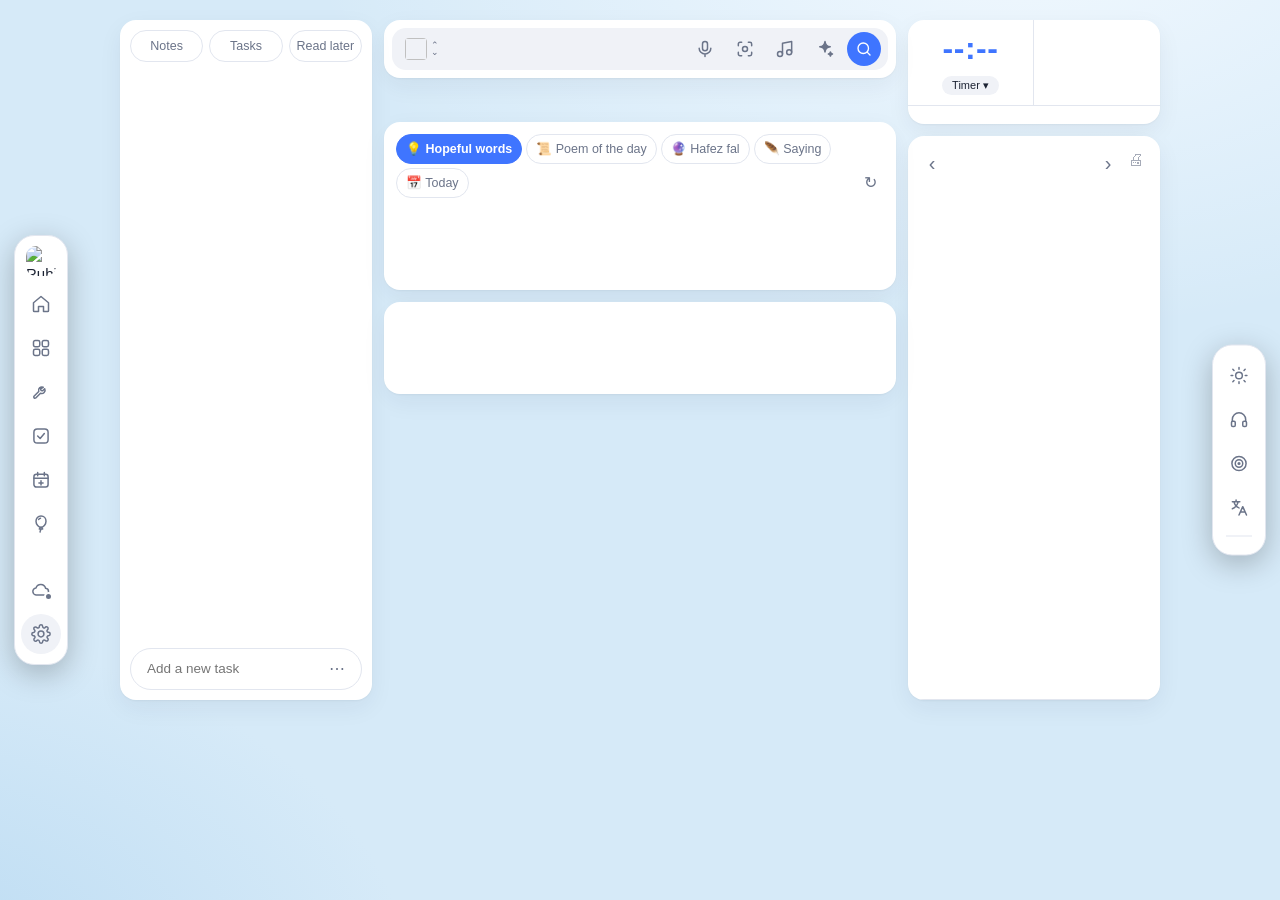
==== commit 620ad17f: "4.3.0: fun page with today in history, automatic celebrations, saying of the day and badges - New 🎈 " ====
--- a/newtab.html
+++ b/newtab.html
@@ -7,6 +7,7 @@
 	<link rel="icon" href="icons/icon-32.png" />
 	<link rel="stylesheet" href="css/fonts.css" />
 	<link rel="stylesheet" href="css/style.css" />
+	<link rel="stylesheet" href="css/fun.css" />
 	<script src="js/themes.js"></script>
 	<script src="js/theme-preload.js"></script>
 </head>
@@ -19,6 +20,7 @@
 		<button class="rail-btn" data-go="tools" type="button" data-tip="wTools"><svg viewBox="0 0 24 24" aria-hidden="true"><path d="M14.7 6.3a4 4 0 0 0-5.4 5.1L3.6 17.1a1.5 1.5 0 0 0 2.1 2.1l5.7-5.7a4 4 0 0 0 5.1-5.4l-2.5 2.5-2-.5-.5-2z"/></svg></button>
 		<button class="rail-btn" data-go="plan" type="button" data-tip="tasksAndNotes"><svg viewBox="0 0 24 24" aria-hidden="true"><rect x="3.5" y="3.5" width="17" height="17" rx="4"/><path d="m8 12 3 3 5-6"/></svg></button>
 		<button class="rail-btn" data-go="cal" type="button" data-tip="addEventTip"><svg viewBox="0 0 24 24" aria-hidden="true"><rect x="3.5" y="5" width="17" height="15.5" rx="3"/><path d="M3.5 10h17M8 3v4M16 3v4M12 13v5M9.5 15.5h5"/></svg></button>
+		<button class="rail-btn" data-go="fun" type="button" data-tip="funTitle"><svg viewBox="0 0 24 24" aria-hidden="true"><path d="M12 2.5c3.6 0 6 2.8 6 6.2 0 3.9-3.2 7.3-6 7.3s-6-3.4-6-7.3c0-3.4 2.4-6.2 6-6.2Z"/><path d="m11 16-1 2h4l-1-2M12 18c0 1.5-1.5 2-1 3.5"/><path d="M9.2 6.6c.5-.9 1.3-1.4 2.2-1.6"/></svg></button>
 		<span class="grow"></span>
 		<button id="syncChip" class="rail-btn sync" type="button" aria-live="polite"><svg viewBox="0 0 24 24" aria-hidden="true"><path d="M7 18h10a4 4 0 0 0 .5-7.97A6 6 0 0 0 6 9.5 4.25 4.25 0 0 0 7 18Z"/></svg><span class="dot"></span><span id="syncText" class="rail-tip"></span></button>
 		<button id="settingsBtn" class="rail-btn avatar" type="button" data-tip="settings"><svg viewBox="0 0 24 24" aria-hidden="true"><path d="M12 15.5a3.5 3.5 0 1 0 0-7 3.5 3.5 0 0 0 0 7Z"/><path d="M19.4 15a1.7 1.7 0 0 0 .3 1.8l.1.1a2 2 0 1 1-2.8 2.8l-.1-.1a1.7 1.7 0 0 0-1.8-.3 1.7 1.7 0 0 0-1 1.5V21a2 2 0 1 1-4 0v-.1a1.7 1.7 0 0 0-1.1-1.5 1.7 1.7 0 0 0-1.8.3l-.1.1a2 2 0 1 1-2.8-2.8l.1-.1a1.7 1.7 0 0 0 .3-1.8 1.7 1.7 0 0 0-1.5-1H3a2 2 0 1 1 0-4h.1a1.7 1.7 0 0 0 1.5-1.1 1.7 1.7 0 0 0-.3-1.8l-.1-.1a2 2 0 1 1 2.8-2.8l.1.1a1.7 1.7 0 0 0 1.8.3H9a1.7 1.7 0 0 0 1-1.5V3a2 2 0 1 1 4 0v.1a1.7 1.7 0 0 0 1 1.5 1.7 1.7 0 0 0 1.8-.3l.1-.1a2 2 0 1 1 2.8 2.8l-.1.1a1.7 1.7 0 0 0-.3 1.8V9a1.7 1.7 0 0 0 1.5 1H21a2 2 0 1 1 0 4h-.1a1.7 1.7 0 0 0-1.5 1Z"/></svg></button>
@@ -90,6 +92,8 @@
 					<button class="daily-tab" data-daily="quote" type="button" role="tab"><span>💡</span> <span data-i18n="dailyQuote"></span></button>
 					<button class="daily-tab" data-daily="poem" type="button" role="tab"><span>📜</span> <span data-i18n="dailyPoem"></span></button>
 					<button class="daily-tab" data-daily="fal" type="button" role="tab"><span>🔮</span> <span data-i18n="hafezFal"></span></button>
+					<button class="daily-tab" data-daily="saying" type="button" role="tab"><span>🪶</span> <span data-i18n="sayTab"></span></button>
+					<button class="daily-tab" data-daily="hist" type="button" role="tab"><span>📅</span> <span data-i18n="histTab"></span></button>
 					<span class="grow"></span>
 					<button id="dailyNext" class="icon-btn small" type="button" data-i18n-title="another">↻</button>
 				</div>
@@ -135,6 +139,11 @@
 	</main>
 
 	<main id="viewApps" class="view apps-view" hidden></main>
+
+	<main id="viewFun" class="view fun-view" hidden>
+		<div class="fun-top"><h1 class="fun-h1">🎈 <span data-i18n="funTitle"></span></h1><p class="muted small" data-i18n="funIntro"></p></div>
+		<div id="funGrid" class="fun-grid"></div>
+	</main>
 
 	<main id="viewPlan" class="view plan-view" hidden>
 		<div class="plan-top">
@@ -1023,6 +1032,7 @@
 	<div id="toast" class="toast" role="status" hidden></div>
 
 	<script src="js/i18n.js"></script>
+	<script src="js/i18n-fun.js"></script>
 	<script src="js/store.js"></script>
 	<script src="js/drive.js"></script>
 	<script src="js/chromesync.js"></script>
@@ -1064,5 +1074,13 @@
 	<script src="js/manage.js"></script>
 	<script src="js/salat.js"></script>
 	<script src="js/setup.js"></script>
+	<script src="js/fx.js"></script>
+	<script src="js/fun.js"></script>
+	<script src="js/history-data.js"></script>
+	<script src="js/history.js"></script>
+	<script src="js/celebrate.js"></script>
+	<script src="js/sayings-data.js"></script>
+	<script src="js/saying.js"></script>
+	<script src="js/badges.js"></script>
 </body>
 </html>
--- a/css/fonts.css
+++ b/css/fonts.css
@@ -0,0 +1,42 @@
+/* Extra fonts (all SIL Open Font License; see fonts/README.txt). Each loads only when chosen. */
+@font-face { font-family: "Sahel"; src: url("../fonts/Sahel.woff2") format("woff2"); font-weight: 400; font-display: swap; }
+@font-face { font-family: "Sahel"; src: url("../fonts/Sahel-Bold.woff2") format("woff2"); font-weight: 600 900; font-display: swap; }
+@font-face { font-family: "Shabnam"; src: url("../fonts/Shabnam.woff2") format("woff2"); font-weight: 400; font-display: swap; }
+@font-face { font-family: "Shabnam"; src: url("../fonts/Shabnam-Bold.woff2") format("woff2"); font-weight: 600 900; font-display: swap; }
+@font-face { font-family: "Samim"; src: url("../fonts/Samim.woff2") format("woff2"); font-weight: 400; font-display: swap; }
+@font-face { font-family: "Samim"; src: url("../fonts/Samim-Bold.woff2") format("woff2"); font-weight: 600 900; font-display: swap; }
+@font-face { font-family: "Tanha"; src: url("../fonts/Tanha.woff2") format("woff2"); font-weight: 100 900; font-display: swap; }
+@font-face { font-family: "Parastoo"; src: url("../fonts/Parastoo.woff2") format("woff2"); font-weight: 400; font-display: swap; }
+@font-face { font-family: "Parastoo"; src: url("../fonts/Parastoo-Bold.woff2") format("woff2"); font-weight: 600 900; font-display: swap; }
+@font-face { font-family: "Inter"; src: url("../fonts/InterVariable.woff2") format("woff2"); font-weight: 100 900; font-display: swap; }
+@font-face { font-family: "Lora"; src: url("../fonts/Lora.ttf") format("truetype"); font-weight: 400 700; font-display: swap; }
+@font-face { font-family: "JetBrains Mono"; src: url("../fonts/JetBrainsMono-Regular.woff2") format("woff2"); font-weight: 400; font-display: swap; }
+@font-face { font-family: "JetBrains Mono"; src: url("../fonts/JetBrainsMono-Bold.woff2") format("woff2"); font-weight: 600 900; font-display: swap; }
+
+/* v4.1: popular Latin fonts (fontsource, SIL OFL 1.1): latin and latin-ext only */
+@font-face { font-family: "Poppins"; src: url("../fonts/poppins-latin-ext-400-normal.woff2") format("woff2"); font-weight: 400; font-display: swap; unicode-range: U+0100-02BA,U+02BD-02C5,U+02C7-02CC,U+02CE-02D7,U+02DD-02FF,U+0304,U+0308,U+0329,U+1D00-1DBF,U+1E00-1E9F,U+1EF2-1EFF,U+2020,U+20A0-20AB,U+20AD-20C0,U+2113,U+2C60-2C7F,U+A720-A7FF; }
+@font-face { font-family: "Poppins"; src: url("../fonts/poppins-latin-400-normal.woff2") format("woff2"); font-weight: 400; font-display: swap; unicode-range: U+0000-00FF,U+0131,U+0152-0153,U+02BB-02BC,U+02C6,U+02DA,U+02DC,U+0304,U+0308,U+0329,U+2000-206F,U+20AC,U+2122,U+2191,U+2193,U+2212,U+2215,U+FEFF,U+FFFD; }
+@font-face { font-family: "Poppins"; src: url("../fonts/poppins-latin-ext-700-normal.woff2") format("woff2"); font-weight: 700; font-display: swap; unicode-range: U+0100-02BA,U+02BD-02C5,U+02C7-02CC,U+02CE-02D7,U+02DD-02FF,U+0304,U+0308,U+0329,U+1D00-1DBF,U+1E00-1E9F,U+1EF2-1EFF,U+2020,U+20A0-20AB,U+20AD-20C0,U+2113,U+2C60-2C7F,U+A720-A7FF; }
+@font-face { font-family: "Poppins"; src: url("../fonts/poppins-latin-700-normal.woff2") format("woff2"); font-weight: 700; font-display: swap; unicode-range: U+0000-00FF,U+0131,U+0152-0153,U+02BB-02BC,U+02C6,U+02DA,U+02DC,U+0304,U+0308,U+0329,U+2000-206F,U+20AC,U+2122,U+2191,U+2193,U+2212,U+2215,U+FEFF,U+FFFD; }
+@font-face { font-family: "Lato"; src: url("../fonts/lato-latin-ext-400-normal.woff2") format("woff2"); font-weight: 400; font-display: swap; unicode-range: U+0100-02BA,U+02BD-02C5,U+02C7-02CC,U+02CE-02D7,U+02DD-02FF,U+0304,U+0308,U+0329,U+1D00-1DBF,U+1E00-1E9F,U+1EF2-1EFF,U+2020,U+20A0-20AB,U+20AD-20C0,U+2113,U+2C60-2C7F,U+A720-A7FF; }
+@font-face { font-family: "Lato"; src: url("../fonts/lato-latin-400-normal.woff2") format("woff2"); font-weight: 400; font-display: swap; unicode-range: U+0000-00FF,U+0131,U+0152-0153,U+02BB-02BC,U+02C6,U+02DA,U+02DC,U+0304,U+0308,U+0329,U+2000-206F,U+20AC,U+2122,U+2191,U+2193,U+2212,U+2215,U+FEFF,U+FFFD; }
+@font-face { font-family: "Lato"; src: url("../fonts/lato-latin-ext-700-normal.woff2") format("woff2"); font-weight: 700; font-display: swap; unicode-range: U+0100-02BA,U+02BD-02C5,U+02C7-02CC,U+02CE-02D7,U+02DD-02FF,U+0304,U+0308,U+0329,U+1D00-1DBF,U+1E00-1E9F,U+1EF2-1EFF,U+2020,U+20A0-20AB,U+20AD-20C0,U+2113,U+2C60-2C7F,U+A720-A7FF; }
+@font-face { font-family: "Lato"; src: url("../fonts/lato-latin-700-normal.woff2") format("woff2"); font-weight: 700; font-display: swap; unicode-range: U+0000-00FF,U+0131,U+0152-0153,U+02BB-02BC,U+02C6,U+02DA,U+02DC,U+0304,U+0308,U+0329,U+2000-206F,U+20AC,U+2122,U+2191,U+2193,U+2212,U+2215,U+FEFF,U+FFFD; }
+@font-face { font-family: "Fira Sans"; src: url("../fonts/fira-sans-latin-ext-400-normal.woff2") format("woff2"); font-weight: 400; font-display: swap; unicode-range: U+0100-02BA,U+02BD-02C5,U+02C7-02CC,U+02CE-02D7,U+02DD-02FF,U+0304,U+0308,U+0329,U+1D00-1DBF,U+1E00-1E9F,U+1EF2-1EFF,U+2020,U+20A0-20AB,U+20AD-20C0,U+2113,U+2C60-2C7F,U+A720-A7FF; }
+@font-face { font-family: "Fira Sans"; src: url("../fonts/fira-sans-latin-400-normal.woff2") format("woff2"); font-weight: 400; font-display: swap; unicode-range: U+0000-00FF,U+0131,U+0152-0153,U+02BB-02BC,U+02C6,U+02DA,U+02DC,U+0304,U+0308,U+0329,U+2000-206F,U+20AC,U+2122,U+2191,U+2193,U+2212,U+2215,U+FEFF,U+FFFD; }
+@font-face { font-family: "Fira Sans"; src: url("../fonts/fira-sans-latin-ext-700-normal.woff2") format("woff2"); font-weight: 700; font-display: swap; unicode-range: U+0100-02BA,U+02BD-02C5,U+02C7-02CC,U+02CE-02D7,U+02DD-02FF,U+0304,U+0308,U+0329,U+1D00-1DBF,U+1E00-1E9F,U+1EF2-1EFF,U+2020,U+20A0-20AB,U+20AD-20C0,U+2113,U+2C60-2C7F,U+A720-A7FF; }
+@font-face { font-family: "Fira Sans"; src: url("../fonts/fira-sans-latin-700-normal.woff2") format("woff2"); font-weight: 700; font-display: swap; unicode-range: U+0000-00FF,U+0131,U+0152-0153,U+02BB-02BC,U+02C6,U+02DA,U+02DC,U+0304,U+0308,U+0329,U+2000-206F,U+20AC,U+2122,U+2191,U+2193,U+2212,U+2215,U+FEFF,U+FFFD; }
+@font-face { font-family: "Roboto"; src: url("../fonts/roboto-latin-ext-wght-normal.woff2") format("woff2"); font-weight: 100 900; font-display: swap; unicode-range: U+0100-02BA,U+02BD-02C5,U+02C7-02CC,U+02CE-02D7,U+02DD-02FF,U+0304,U+0308,U+0329,U+1D00-1DBF,U+1E00-1E9F,U+1EF2-1EFF,U+2020,U+20A0-20AB,U+20AD-20C0,U+2113,U+2C60-2C7F,U+A720-A7FF; }
+@font-face { font-family: "Roboto"; src: url("../fonts/roboto-latin-wght-normal.woff2") format("woff2"); font-weight: 100 900; font-display: swap; unicode-range: U+0000-00FF,U+0131,U+0152-0153,U+02BB-02BC,U+02C6,U+02DA,U+02DC,U+0304,U+0308,U+0329,U+2000-206F,U+20AC,U+2122,U+2191,U+2193,U+2212,U+2215,U+FEFF,U+FFFD; }
+@font-face { font-family: "Open Sans"; src: url("../fonts/open-sans-latin-ext-wght-normal.woff2") format("woff2"); font-weight: 300 800; font-display: swap; unicode-range: U+0100-02BA,U+02BD-02C5,U+02C7-02CC,U+02CE-02D7,U+02DD-02FF,U+0304,U+0308,U+0329,U+1D00-1DBF,U+1E00-1E9F,U+1EF2-1EFF,U+2020,U+20A0-20AB,U+20AD-20C0,U+2113,U+2C60-2C7F,U+A720-A7FF; }
+@font-face { font-family: "Open Sans"; src: url("../fonts/open-sans-latin-wght-normal.woff2") format("woff2"); font-weight: 300 800; font-display: swap; unicode-range: U+0000-00FF,U+0131,U+0152-0153,U+02BB-02BC,U+02C6,U+02DA,U+02DC,U+0304,U+0308,U+0329,U+2000-206F,U+20AC,U+2122,U+2191,U+2193,U+2212,U+2215,U+FEFF,U+FFFD; }
+@font-face { font-family: "Montserrat"; src: url("../fonts/montserrat-latin-ext-wght-normal.woff2") format("woff2"); font-weight: 100 900; font-display: swap; unicode-range: U+0100-02BA,U+02BD-02C5,U+02C7-02CC,U+02CE-02D7,U+02DD-02FF,U+0304,U+0308,U+0329,U+1D00-1DBF,U+1E00-1E9F,U+1EF2-1EFF,U+2020,U+20A0-20AB,U+20AD-20C0,U+2113,U+2C60-2C7F,U+A720-A7FF; }
+@font-face { font-family: "Montserrat"; src: url("../fonts/montserrat-latin-wght-normal.woff2") format("woff2"); font-weight: 100 900; font-display: swap; unicode-range: U+0000-00FF,U+0131,U+0152-0153,U+02BB-02BC,U+02C6,U+02DA,U+02DC,U+0304,U+0308,U+0329,U+2000-206F,U+20AC,U+2122,U+2191,U+2193,U+2212,U+2215,U+FEFF,U+FFFD; }
+@font-face { font-family: "Nunito"; src: url("../fonts/nunito-latin-ext-wght-normal.woff2") format("woff2"); font-weight: 200 1000; font-display: swap; unicode-range: U+0100-02BA,U+02BD-02C5,U+02C7-02CC,U+02CE-02D7,U+02DD-02FF,U+0304,U+0308,U+0329,U+1D00-1DBF,U+1E00-1E9F,U+1EF2-1EFF,U+2020,U+20A0-20AB,U+20AD-20C0,U+2113,U+2C60-2C7F,U+A720-A7FF; }
+@font-face { font-family: "Nunito"; src: url("../fonts/nunito-latin-wght-normal.woff2") format("woff2"); font-weight: 200 1000; font-display: swap; unicode-range: U+0000-00FF,U+0131,U+0152-0153,U+02BB-02BC,U+02C6,U+02DA,U+02DC,U+0304,U+0308,U+0329,U+2000-206F,U+20AC,U+2122,U+2191,U+2193,U+2212,U+2215,U+FEFF,U+FFFD; }
+@font-face { font-family: "EB Garamond"; src: url("../fonts/eb-garamond-latin-ext-wght-normal.woff2") format("woff2"); font-weight: 400 800; font-display: swap; unicode-range: U+0100-02BA,U+02BD-02C5,U+02C7-02CC,U+02CE-02D7,U+02DD-02FF,U+0304,U+0308,U+0329,U+1D00-1DBF,U+1E00-1E9F,U+1EF2-1EFF,U+2020,U+20A0-20AB,U+20AD-20C0,U+2113,U+2C60-2C7F,U+A720-A7FF; }
+@font-face { font-family: "EB Garamond"; src: url("../fonts/eb-garamond-latin-wght-normal.woff2") format("woff2"); font-weight: 400 800; font-display: swap; unicode-range: U+0000-00FF,U+0131,U+0152-0153,U+02BB-02BC,U+02C6,U+02DA,U+02DC,U+0304,U+0308,U+0329,U+2000-206F,U+20AC,U+2122,U+2191,U+2193,U+2212,U+2215,U+FEFF,U+FFFD; }
+@font-face { font-family: "Playfair Display"; src: url("../fonts/playfair-display-latin-ext-wght-normal.woff2") format("woff2"); font-weight: 400 900; font-display: swap; unicode-range: U+0100-02BA,U+02BD-02C5,U+02C7-02CC,U+02CE-02D7,U+02DD-02FF,U+0304,U+0308,U+0329,U+1D00-1DBF,U+1E00-1E9F,U+1EF2-1EFF,U+2020,U+20A0-20AB,U+20AD-20C0,U+2113,U+2C60-2C7F,U+A720-A7FF; }
+@font-face { font-family: "Playfair Display"; src: url("../fonts/playfair-display-latin-wght-normal.woff2") format("woff2"); font-weight: 400 900; font-display: swap; unicode-range: U+0000-00FF,U+0131,U+0152-0153,U+02BB-02BC,U+02C6,U+02DA,U+02DC,U+0304,U+0308,U+0329,U+2000-206F,U+20AC,U+2122,U+2191,U+2193,U+2212,U+2215,U+FEFF,U+FFFD; }
+@font-face { font-family: "Jost"; src: url("../fonts/jost-latin-ext-wght-normal.woff2") format("woff2"); font-weight: 100 900; font-display: swap; unicode-range: U+0100-02BA,U+02BD-02C5,U+02C7-02CC,U+02CE-02D7,U+02DD-02FF,U+0304,U+0308,U+0329,U+1D00-1DBF,U+1E00-1E9F,U+1EF2-1EFF,U+2020,U+20A0-20AB,U+20AD-20C0,U+2113,U+2C60-2C7F,U+A720-A7FF; }
+@font-face { font-family: "Jost"; src: url("../fonts/jost-latin-wght-normal.woff2") format("woff2"); font-weight: 100 900; font-display: swap; unicode-range: U+0000-00FF,U+0131,U+0152-0153,U+02BB-02BC,U+02C6,U+02DA,U+02DC,U+0304,U+0308,U+0329,U+2000-206F,U+20AC,U+2122,U+2191,U+2193,U+2212,U+2215,U+FEFF,U+FFFD; }
--- a/css/style.css
+++ b/css/style.css
@@ -896,7 +896,7 @@
 .daily-card { margin-top: 12px; display: flex; flex-direction: column; gap: 10px; }
 .daily-tabs { display: flex; align-items: center; gap: 4px; flex-wrap: wrap; }
 .daily-tabs .grow { flex: 1; }
-.daily-tab { border: 1px solid var(--border); background: transparent; color: var(--muted); border-radius: 999px; padding: 4px 11px; font-size: 12.5px; cursor: pointer; }
+.daily-tab { border: 1px solid var(--border); background: transparent; color: var(--muted); border-radius: 999px; padding: 4px 9px; font-size: 12.5px; cursor: pointer; }
 .daily-tab:hover { color: var(--text); }
 .daily-tab.active { background: var(--accent); border-color: var(--accent); color: var(--accent-ink); font-weight: 600; }
 .daily-body { min-height: 70px; display: flex; flex-direction: column; justify-content: center; gap: 4px; padding: 2px 6px 4px; }
@@ -1581,3 +1581,62 @@
 html.has-wall .plan-chip { background: color-mix(in srgb, var(--surface) var(--box-a, 60%), transparent); backdrop-filter: blur(var(--box-blur, 14px)); }
 html.has-wall .plan-chip:hover { background: color-mix(in srgb, var(--surface) var(--box-ah, 85%), transparent); }
 .ds-replace { display: flex; gap: 8px; align-items: flex-start; font-size: 13px; margin: 6px 0; flex-direction: row !important; } .ds-replace input { width: auto; margin-top: 3px; }
+
+/* v4: text colour follows the background when boxes are see-through (js/themes.js updateInk) */
+html.has-wall.ink-light :is(.card, .panel, .widget, .rail, .search-card, .side-panel, .apps-top, .tools-bar, .plan-chip, .page-head, .tiles .bm, .folder-dlg) {
+	--text: #f4f5f8; --muted: rgb(236 238 244 / .74); --border: rgb(255 255 255 / .16);
+	--s1-solid: #26272c; --s2-solid: #303137;
+	color: var(--text); text-shadow: 0 1px 2px rgb(0 0 0 / .35);
+}
+html.has-wall.ink-dark :is(.card, .panel, .widget, .rail, .search-card, .side-panel, .apps-top, .tools-bar, .plan-chip, .page-head, .tiles .bm, .folder-dlg) {
+	--text: #161b26; --muted: rgb(22 27 38 / .7); --border: rgb(0 0 0 / .12);
+	--s1-solid: #ffffff; --s2-solid: #f1f3f8;
+	color: var(--text); text-shadow: 0 1px 2px rgb(255 255 255 / .4);
+}
+html.has-wall:is(.ink-light, .ink-dark) :is(dialog, .menu, .ctx-menu, .popover, .dropdown, [popover], .toast) { text-shadow: none; }
+html.has-wall:is(.ink-light, .ink-dark) .rail-btn::after { background: #1c2333; color: #fff; text-shadow: none; }
+html.has-wall:is(.ink-light, .ink-dark) :is(.card, .panel, .widget, .rail, .search-card, .side-panel, .apps-top, .tools-bar) {
+	--s1-glass: color-mix(in srgb, var(--s1-solid) calc(var(--box-a, 60%) * 0.85), transparent);
+	--s2-glass: color-mix(in srgb, var(--s2-solid) calc(var(--box-a, 60%) * 0.9), transparent);
+	--s1-glass-h: color-mix(in srgb, var(--s1-solid) calc(var(--box-ah, 85%) * 0.9), transparent);
+	--s2-glass-h: color-mix(in srgb, var(--s2-solid) var(--box-ah, 85%), transparent);
+}
+html.has-wall:is(.ink-light, .ink-dark) .tiles .bm { --surface: var(--s1-solid); --surface-2: var(--s2-solid); }
+
+/* v4.1: the services header follows box opacity like every other box */
+html.has-wall .apps-head { background: color-mix(in srgb, var(--s1-solid) var(--box-a, 60%), transparent); backdrop-filter: blur(var(--box-blur, 14px)); -webkit-backdrop-filter: blur(var(--box-blur, 14px)); }
+html.has-wall .apps-head:hover { background: color-mix(in srgb, var(--s1-solid) var(--box-ah, 85%), transparent); }
+html.has-wall .apps-head > * { --surface: var(--s1-glass); --surface-2: var(--s2-glass); }
+html.has-wall .apps-head .apps-chip { background: var(--s2-glass); }
+html.has-wall.ink-light .apps-head { --text: #f4f5f8; --muted: rgb(236 238 244 / .74); --border: rgb(255 255 255 / .16); --s1-solid: #26272c; --s2-solid: #303137; color: var(--text); }
+html.has-wall.ink-dark .apps-head { --text: #161b26; --muted: rgb(22 27 38 / .7); --border: rgb(0 0 0 / .12); --s1-solid: #fff; --s2-solid: #f1f3f8; color: var(--text); }
+
+/* v4.1: blue (accent) buttons on see-through boxes are see-through too, a little more solid than the box so they still stand out */
+html.has-wall {
+	--accent-glass: color-mix(in srgb, var(--accent) calc(var(--box-a, 60%) * 0.35 + 16%), transparent);
+	--accent-glass-h: color-mix(in srgb, var(--accent) calc(var(--box-ah, 85%) * 0.35 + 30%), transparent);
+}
+html.has-wall :is(.card, .panel, .widget, .rail, .search-card, .side-panel, .apps-head, .tools-bar, .tiles) :is(.btn:not(.btn-ghost):not(.btn-danger), .search-go, .side-tab.active[data-side="todo"], .daily-tab.active, .snd-play, .snd-preset.active, .svc-tab.on, .apps-chip.svc-manage, .bday-chip.on, .app-add),
+html.has-wall :is(.card, .widget) .cal-day.today {
+	background: var(--accent-glass); border-color: transparent; backdrop-filter: blur(6px);
+}
+html.has-wall :is(.card, .panel, .widget, .rail, .search-card, .side-panel, .apps-head, .tools-bar, .tiles) :is(.btn:not(.btn-ghost):not(.btn-danger), .search-go, .snd-play):hover { background: var(--accent-glass-h); }
+html.has-wall .apps-head .apps-chip.on, html.has-wall .apps-head .svc-tab.on { background: var(--accent-glass); }
+
+/* v4.1: Glass theme, frosted panes with a light edge, like looking through misted glass */
+html.theme-glass {
+	--glass-edge: rgb(255 255 255 / .28);
+	--shadow: 0 8px 32px rgb(0 0 0 / .22), inset 0 1px 0 rgb(255 255 255 / .22);
+}
+html.theme-glass :is(.card, .rail, .search-card, .apps-head, .tiles .bm a, .tiles .bm-open, .tiles .bm-add, .plan-chip, .tools-bar .chip) {
+	border: 1px solid var(--glass-edge) !important;
+	box-shadow: var(--shadow);
+	backdrop-filter: blur(calc(var(--box-blur, 14px) + 8px)) saturate(1.5) !important;
+	-webkit-backdrop-filter: blur(calc(var(--box-blur, 14px) + 8px)) saturate(1.5) !important;
+}
+html.theme-glass:not(.has-wall) body { background: radial-gradient(1000px 700px at 80% -10%, #6a7fd8 0%, transparent 60%), radial-gradient(900px 700px at -10% 110%, #c06aa0 0%, transparent 60%), linear-gradient(135deg, #2a3150, #3b2f4e); background-attachment: fixed; }
+html.theme-glass:not(.has-wall) :is(.card, .rail, .search-card, .apps-head, .tiles .bm a, .tiles .bm-open, .tiles .bm-add) { background: rgb(255 255 255 / .1) !important; }
+html.theme-glass:not(.has-wall) :is(.card, .rail, .search-card, .apps-head) > * { --surface: rgb(255 255 255 / .08); --surface-2: rgb(255 255 255 / .12); }
+html.theme-glass dialog { background: color-mix(in srgb, var(--surface) 82%, transparent); backdrop-filter: blur(24px) saturate(1.4); border: 1px solid var(--glass-edge); }
+html.has-wall :is(.card, .panel, .widget, .rail, .search-card, .side-panel, .apps-head, .tools-bar, .tiles) :is(.btn:not(.btn-ghost):not(.btn-danger), .search-go, .snd-play, .daily-tab.active, .side-tab.active[data-side="todo"], .snd-preset.active, .svc-tab.on, .apps-chip.svc-manage, .bday-chip.on) { box-shadow: inset 0 0 0 1px color-mix(in srgb, var(--accent) 55%, transparent); }
+.update-bar { top: auto; bottom: 16px; left: auto; transform: none; inset-inline-start: 84px; max-width: min(560px, calc(100vw - 168px)); }
--- a/css/fun.css
+++ b/css/fun.css
@@ -0,0 +1,213 @@
+/* Rubi fun page, today in history, celebrations and the effect canvas. */
+
+/* ---------- fun page ---------- */
+main.fun-view { overflow: auto; padding: 22px; }
+.fun-top { max-width: 1200px; margin: 0 auto 14px; text-align: center; }
+.fun-h1 { font-size: 22px; margin: 4px 0; }
+.fun-grid { display: grid; grid-template-columns: repeat(auto-fill, minmax(320px, 1fr)); gap: 18px; max-width: 1200px; margin: 0 auto; align-items: start; }
+.fun-card { min-height: 0; }
+.fun-card.wide { grid-column: span 2; }
+@media (max-width: 760px) { .fun-card.wide { grid-column: auto; } main.fun-view { padding: 14px; } }
+.fun-head h2 { display: flex; align-items: center; gap: 6px; }
+.fun-ic { font-size: 20px; }
+
+/* ---------- effect canvas ---------- */
+.fx-canvas { position: fixed; inset: 0; width: 100vw; height: 100vh; z-index: 2147483000; pointer-events: none; }
+
+/* ---------- today in history ---------- */
+.hist-mini { list-style: none; margin: 0; padding: 0; display: flex; flex-direction: column; gap: 7px; }
+.hist-mini li { display: flex; gap: 8px; align-items: flex-start; font-size: 13.5px; line-height: 1.7; }
+.hist-mini b { font-weight: 700; color: var(--accent); }
+.hist-emoji { flex: none; width: 26px; text-align: center; font-size: 17px; line-height: 1.5; }
+.fun-hist { display: flex; flex-direction: column; gap: 12px; }
+.fun-hist .btn { align-self: flex-start; }
+.daily-body .hist-mini li { font-size: 13px; }
+.hist-dlg { width: min(780px, calc(100vw - 32px)); max-height: calc(100vh - 32px); }
+.hist-dlg .dialog-body { max-height: calc(100vh - 34px); }
+.hist-top { display: flex; align-items: center; gap: 10px; }
+.hist-title { text-align: center; }
+.hist-title h3 { margin: 0; font-size: 19px; }
+.hist-tools { display: flex; gap: 8px; align-items: center; flex-wrap: wrap; }
+.hist-tools input[type="date"] { width: auto !important; padding: 5px 10px !important; }
+.hist-body { overflow: auto; display: flex; flex-direction: column; gap: 14px; padding: 2px 2px 8px; min-height: 0; }
+.hist-sec { border: 1px solid var(--border); border-radius: 14px; padding: 12px 14px; background: color-mix(in srgb, var(--surface-2) 55%, transparent); }
+.hist-sec h4 { margin: 0 0 10px; font-size: 14.5px; }
+.hist-list { list-style: none; margin: 0; padding: 0; display: flex; flex-direction: column; gap: 4px; }
+.hist-item { display: flex; gap: 10px; padding: 8px 6px; border-radius: 10px; }
+.hist-item:hover { background: color-mix(in srgb, var(--accent) 7%, transparent); }
+.hist-item .hist-emoji { font-size: 22px; width: 32px; }
+.hist-text { flex: 1; min-width: 0; }
+.hist-text p { margin: 0 0 4px; line-height: 1.8; font-size: 14px; }
+.hist-kind { display: inline-block; font-size: 11.5px; font-weight: 700; padding: 0 8px; border-radius: 99px; background: color-mix(in srgb, #22c55e 18%, transparent); color: color-mix(in srgb, #16a34a 80%, var(--text)); }
+.k-d .hist-kind { background: color-mix(in srgb, var(--muted) 20%, transparent); color: var(--muted); }
+.hist-dates { display: flex; flex-wrap: wrap; gap: 4px 8px; align-items: center; font-size: 12px; color: var(--muted); }
+.hd-main { color: var(--text); font-weight: 600; }
+.hist-ago { margin-inline-start: auto; padding: 0 8px; border-radius: 99px; background: color-mix(in srgb, var(--accent) 14%, transparent); color: var(--accent); font-weight: 600; }
+.hist-occ { list-style: none; margin: 0; padding: 0; display: flex; flex-wrap: wrap; gap: 8px; }
+.hist-occ li { padding: 5px 12px; border-radius: 99px; border: 1px solid var(--border); background: var(--surface); font-size: 13.5px; }
+.hist-occ li.off { border-color: color-mix(in srgb, #e5484d 50%, var(--border)); }
+.hist-off { margin-inline-start: 6px; color: #e5484d; font-weight: 700; }
+.hist-anc p { margin: 0; line-height: 1.9; font-size: 14px; }
+.hist-feast { margin-top: 6px !important; font-weight: 700; color: var(--accent); }
+.hist-sky { display: grid; grid-template-columns: repeat(auto-fill, minmax(150px, 1fr)); gap: 10px; }
+.sky-tile { display: flex; flex-direction: column; align-items: center; text-align: center; gap: 2px; padding: 10px 8px; border-radius: 12px; background: var(--surface); border: 1px solid var(--border); }
+.sky-big { font-size: 28px; line-height: 1.2; }
+.sky-tile small { font-size: 11.5px; line-height: 1.6; }
+.hist-fact { margin: 0; line-height: 1.9; font-size: 14px; }
+
+/* ---------- celebrations: fun page card ---------- */
+.fun-cele { display: flex; flex-direction: column; gap: 10px; }
+.cele-list { list-style: none; margin: 0; padding: 0; display: flex; flex-direction: column; gap: 6px; }
+.cele-row { display: flex; align-items: center; gap: 10px; padding: 8px 10px; border-radius: 12px; background: color-mix(in srgb, var(--surface-2) 60%, transparent); }
+.cele-row.now { background: color-mix(in srgb, var(--accent) 16%, transparent); }
+.cele-row > div { display: flex; flex-direction: column; min-width: 0; }
+.cele-row small { font-size: 11.5px; }
+.cele-ic { font-size: 22px; width: 30px; text-align: center; }
+.cele-days { font-size: 12px; font-weight: 700; white-space: nowrap; color: var(--accent); }
+.season-chip.clickable { cursor: pointer; }
+.season-chip.clickable:hover { filter: brightness(1.1); }
+.greeting.bday { cursor: pointer; }
+
+/* ---------- celebrations: the scene ---------- */
+.cele { position: fixed; inset: 0; z-index: 2147482000; display: grid; place-items: center; padding: 16px; background: rgb(8 10 20 / 0.55); backdrop-filter: blur(6px); opacity: 0; transition: opacity .35s ease; }
+.cele.in { opacity: 1; }
+.cele.out { opacity: 0; }
+.cele-sky { position: absolute; inset: 0; pointer-events: none; }
+.cele-card { position: relative; width: min(560px, 100%); max-height: calc(100vh - 32px); overflow: auto; text-align: center; padding: 22px 24px 20px; border-radius: 26px; color: #fff; background: linear-gradient(160deg, #6d28d9, #db2777); box-shadow: 0 30px 80px rgb(0 0 0 / .45), inset 0 1px 0 rgb(255 255 255 / .25); transform: translateY(24px) scale(.96); transition: transform .5s cubic-bezier(.2, 1.4, .4, 1); }
+.cele.in .cele-card { transform: none; }
+.cele-card::before { content: ""; position: absolute; inset: 0; border-radius: inherit; padding: 2px; background: linear-gradient(120deg, rgb(255 255 255 / .7), rgb(255 255 255 / .05), rgb(255 255 255 / .6)); -webkit-mask: linear-gradient(#000 0 0) content-box, linear-gradient(#000 0 0); -webkit-mask-composite: xor; mask-composite: exclude; pointer-events: none; }
+.cele-title { margin: 6px 0 4px; font-size: 27px; line-height: 1.5; text-shadow: 0 2px 12px rgb(0 0 0 / .25); }
+.cele-sub { margin: 0 0 8px; font-size: 15px; line-height: 1.9; opacity: .95; }
+.cele-extra { min-height: 22px; margin: 4px 0 12px; font-size: 14px; line-height: 1.8; display: flex; flex-direction: column; align-items: center; gap: 2px; }
+.cele-count { font-size: 40px; font-weight: 800; letter-spacing: 1px; font-variant-numeric: tabular-nums; text-shadow: 0 0 24px rgb(255 255 255 / .5); }
+.cele-actions { display: flex; flex-wrap: wrap; gap: 8px; justify-content: center; }
+.cele-actions .btn { background: rgb(255 255 255 / .95); color: #3b0764; border: 0; font-weight: 700; padding: 9px 18px; border-radius: 99px; box-shadow: 0 6px 18px rgb(0 0 0 / .2); }
+.cele-actions .btn:disabled { opacity: .6; }
+.cele-actions .btn.btn-ghost { background: rgb(255 255 255 / .14); color: #fff; border: 1px solid rgb(255 255 255 / .45); box-shadow: none; }
+.cele-x { position: absolute; top: 14px; inset-inline-end: 14px; background: rgb(255 255 255 / .15); color: #fff; border-color: rgb(255 255 255 / .3); box-shadow: none; }
+.cele-art { display: grid; place-items: center; }
+.cele-svg { width: min(380px, 100%); height: auto; fill: #000; stroke: none; stroke-width: 1; stroke-linecap: butt; stroke-linejoin: miter; overflow: visible; filter: drop-shadow(0 10px 24px rgb(0 0 0 / .25)); }
+.cf-flame { transform-box: fill-box; transform-origin: 50% 100%; animation: cf-flicker .18s ease-in-out infinite alternate; }
+@keyframes cf-flicker { from { transform: scale(1, 1) rotate(-2deg); } to { transform: scale(.92, 1.08) rotate(2deg); } }
+.cf-flame path:first-child { filter: drop-shadow(0 0 6px #ffb020); }
+.cake { cursor: pointer; }
+.cake .smoke { opacity: 0; fill: rgb(220 220 230 / .8); }
+.cake.out .cf-flame { animation: cf-out .35s forwards; }
+.cake.out .smoke { animation: smoke 1.8s .25s ease-out forwards; }
+@keyframes cf-out { to { transform: scale(0, .2); opacity: 0; } }
+@keyframes smoke { 0% { opacity: .9; transform: translateY(0) scale(.6); } 100% { opacity: 0; transform: translateY(-40px) scale(1.8); } }
+.cake .smoke circle { transform-box: fill-box; transform-origin: center; }
+
+/* birthday */
+.cele-birthday .cele-card { background: linear-gradient(160deg, #7c3aed 0%, #db2777 55%, #f59e0b 120%); }
+/* Nowruz */
+.cele-nowruz .cele-card { background: linear-gradient(165deg, #059669 0%, #10b981 45%, #f472b6 130%); }
+.cele-nowruz .cele-actions .btn:not(.btn-ghost) { color: #064e3b; }
+.hs-sabzeh path { transform-box: fill-box; transform-origin: 50% 100%; animation: sway 3s ease-in-out infinite alternate; }
+.hs-sabzeh path:nth-child(3n) { animation-delay: -1s; }
+@keyframes sway { from { transform: rotate(-4deg); } to { transform: rotate(4deg); } }
+.hs-bowl .fish { animation: swim 4s ease-in-out infinite; }
+@keyframes swim { 0%, 100% { transform: translate(0, 0); } 25% { transform: translate(-6px, -3px); } 50% { transform: translate(4px, 2px) ; } 75% { transform: translate(-2px, 4px); } }
+/* Sizdah */
+.cele-sizdah .cele-card { background: linear-gradient(165deg, #0ea5e9 0%, #22c55e 70%); }
+.cele-sizdah .cele-actions .btn:not(.btn-ghost) { color: #14532d; }
+.sabzeh-pot path { transform-box: fill-box; transform-origin: 50% 100%; animation: sway 2.6s ease-in-out infinite alternate; }
+/* Chaharshanbe Suri */
+.cele-suri .cele-sky { background: radial-gradient(ellipse at 50% 110%, rgb(255 120 30 / .45), transparent 60%); }
+.cele-suri .cele-card { background: linear-gradient(170deg, #1e1b4b 0%, #312e81 45%, #c2410c 120%); }
+.cele-suri .cele-actions .btn:not(.btn-ghost) { color: #7c2d12; }
+.fire-f { transform-box: fill-box; transform-origin: 50% 100%; animation: fire 0.45s ease-in-out infinite alternate; }
+.fire-f.f2 { animation-duration: .35s; animation-delay: -.2s; }
+.fire-f.f3 { animation-duration: .28s; }
+.fire-f path { filter: drop-shadow(0 0 8px #fb923c); }
+@keyframes fire { from { transform: scale(1, 1) skewX(-3deg); } to { transform: scale(.9, 1.12) skewX(4deg); } }
+.jumper { transform: translate(20px, 182px); }
+.jumper.go { animation: jump 1.3s cubic-bezier(.4, 0, .6, 1) forwards; }
+@keyframes jump { 0% { transform: translate(20px, 182px); } 50% { transform: translate(170px, 70px) rotate(10deg); } 100% { transform: translate(320px, 182px); } }
+html[dir="rtl"] .jumper.go { animation-name: jump-rtl; }
+html[dir="rtl"] .jumper { transform: translate(320px, 182px); }
+@keyframes jump-rtl { 0% { transform: translate(320px, 182px); } 50% { transform: translate(170px, 70px) rotate(-10deg); } 100% { transform: translate(20px, 182px); } }
+/* Yalda */
+.cele-yalda .cele-sky { background: radial-gradient(circle at 80% 15%, rgb(255 240 200 / .25), transparent 35%); }
+.cele-yalda .cele-card { background: linear-gradient(170deg, #1e1035 0%, #4c0519 60%, #9f1239 120%); }
+.cele-yalda .cele-actions .btn:not(.btn-ghost) { color: #881337; }
+.y-moon { filter: drop-shadow(0 0 18px rgb(255 245 210 / .8)); }
+.tw { animation: tw 2.4s ease-in-out infinite alternate; }
+@keyframes tw { from { opacity: .25; } to { opacity: 1; } }
+.pom .pom-half { opacity: 0; transition: transform .9s cubic-bezier(.2, 1.2, .4, 1), opacity .2s; }
+.pom.open .pom-whole { opacity: 0; transition: opacity .2s; }
+.pom.open .pom-half { opacity: 1; }
+.pom.open .pom-half.l { transform: translate(-22px, 4px) rotate(-18deg); }
+.pom.open .pom-half.r { transform: translate(22px, 4px) rotate(18deg); }
+/* New year */
+.cele-newyear .cele-card { background: linear-gradient(170deg, #0f172a, #1e3a8a 60%, #b45309 140%); }
+.ny-num { font-size: 92px; font-weight: 900; line-height: 1.1; background: linear-gradient(180deg, #fff7d6, #fbbf24); -webkit-background-clip: text; background-clip: text; color: transparent; filter: drop-shadow(0 6px 20px rgb(251 191 36 / .5)); }
+
+/* ---------- the look of the day ---------- */
+html.cele-birthday { --accent: #e0457b !important; }
+html.cele-birthday .clock-card { background-image: radial-gradient(circle at 92% 8%, rgb(255 93 143 / .22), transparent 40%), radial-gradient(circle at 8% 92%, rgb(255 201 60 / .2), transparent 40%); }
+html.cele-birthday .greeting { background: linear-gradient(90deg, #ff5d8f, #ffc93c, #a78bfa, #38bdf8, #ff5d8f); background-size: 300% 100%; -webkit-background-clip: text; background-clip: text; color: transparent; animation: rainbow 6s linear infinite; }
+@keyframes rainbow { to { background-position: 300% 0; } }
+html.cele-nowruz { --accent: #10b981 !important; }
+html.cele-nowruz .card, html.cele-nowruz .panel { border-color: color-mix(in srgb, #10b981 35%, var(--border)); }
+html.cele-sizdah { --accent: #16a34a !important; }
+html.cele-suri { --accent: #ea580c !important; }
+html.cele-suri .card { box-shadow: 0 0 0 1px color-mix(in srgb, #f97316 35%, transparent), 0 10px 30px rgb(249 115 22 / .12); }
+html.cele-yalda { --accent: #be123c !important; }
+html.cele-yalda .card { border-color: color-mix(in srgb, #be123c 35%, var(--border)); }
+html.cele-newyear { --accent: #d97706 !important; }
+@media (prefers-reduced-motion: reduce) {
+	.cf-flame, .fire-f, .hs-sabzeh path, .sabzeh-pot path, .fish, .tw, html.cele-birthday .greeting { animation: none !important; }
+	.jumper.go { animation-duration: .01s; }
+}
+
+/* ---------- saying of the day ---------- */
+.fun-say { display: flex; flex-direction: column; gap: 10px; }
+.say-text .beyt { font-size: 16px; }
+.say-text.big .beyt { font-size: 18px; }
+.say-one { margin: 0; text-align: center; font-size: 17px; line-height: 2; font-weight: 600; }
+.say-text.big .say-one { font-size: 20px; }
+.say-by { margin: 4px 0 0; text-align: center; color: var(--muted); font-size: 13px; }
+.say-meaning { margin: 6px 0 0; font-size: 13.5px; line-height: 1.9; padding: 8px 12px; border-radius: 12px; background: color-mix(in srgb, var(--accent) 8%, transparent); }
+.say-actions { display: flex; gap: 8px; flex-wrap: wrap; margin-top: 4px; }
+.daily-body .say-meaning { font-size: 12.5px; padding: 6px 10px; }
+.daily-body .say-actions .chip { padding: 4px 10px; font-size: 12px; box-shadow: none; }
+.story-dlg { width: min(860px, calc(100vw - 32px)); }
+.story-wrap { display: flex; gap: 18px; align-items: flex-start; }
+.story-canvas { width: 300px; height: auto; aspect-ratio: 9 / 16; border-radius: 16px; box-shadow: 0 10px 30px rgb(0 0 0 / .3); flex: none; }
+.story-side { flex: 1; display: flex; flex-direction: column; gap: 10px; min-width: 0; }
+.story-side h4 { margin: 4px 0 0; font-size: 13.5px; }
+.story-styles { display: flex; gap: 8px; flex-wrap: wrap; }
+.story-sw { width: 42px; height: 42px; border-radius: 12px; border: 2px solid var(--border); cursor: pointer; }
+.story-sw.on { border-color: var(--accent); box-shadow: 0 0 0 3px color-mix(in srgb, var(--accent) 30%, transparent); }
+.story-fonts { display: flex; gap: 6px; flex-wrap: wrap; }
+.story-fonts .chip { box-shadow: none; font-size: 15px; }
+.story-fonts .chip.on, .chip.on { border-color: var(--accent); color: var(--accent); }
+.story-btns { display: flex; gap: 8px; flex-wrap: wrap; margin-top: 6px; }
+@media (max-width: 640px) { .story-wrap { flex-direction: column; align-items: center; } }
+
+/* ---------- badges ---------- */
+.fun-badges { display: flex; flex-direction: column; gap: 10px; }
+.fun-badges .btn { align-self: flex-start; }
+.badge-grid { display: grid; grid-template-columns: repeat(3, 1fr); gap: 10px; }
+.badge-grid.full { grid-template-columns: repeat(auto-fill, minmax(150px, 1fr)); }
+.badge { display: flex; flex-direction: column; align-items: center; text-align: center; gap: 3px; padding: 12px 8px 10px; border-radius: 14px; border: 1px solid var(--border); background: color-mix(in srgb, var(--surface-2) 55%, transparent); }
+.badge strong { font-size: 13px; line-height: 1.5; }
+.badge small { font-size: 11px; line-height: 1.5; }
+.badge:not(.got) .badge-medal { filter: grayscale(1); opacity: .45; }
+.badge.got { background: color-mix(in srgb, var(--accent) 9%, transparent); }
+.badge-medal { display: grid; place-items: center; width: 56px; height: 56px; border-radius: 50%; font-size: 28px; flex: none; box-shadow: inset 0 -4px 0 rgb(0 0 0 / .18), 0 4px 12px rgb(0 0 0 / .18); }
+.badge-medal.small { width: 46px; height: 46px; font-size: 23px; }
+.badge-medal.t0 { background: radial-gradient(circle at 35% 30%, #f4c39a, #cd7f32 60%, #8a4f1e); }
+.badge-medal.t1 { background: radial-gradient(circle at 35% 30%, #f8fafc, #a8b3c2 60%, #64748b); }
+.badge-medal.t2 { background: radial-gradient(circle at 35% 30%, #fff3b0, #f5b301 60%, #b45309); }
+.badge.got .badge-medal { animation: medal-in .6s ease-out; }
+@keyframes medal-in { from { transform: scale(.6) rotate(-20deg); } to { transform: none; } }
+.badge-bar { width: 80%; height: 5px; border-radius: 4px; background: color-mix(in srgb, var(--text) 12%, transparent); overflow: hidden; margin-top: 4px; }
+.badge-bar i { display: block; height: 100%; background: var(--accent); }
+.badge-prog { color: var(--muted); }
+.badge-when { color: var(--accent); font-weight: 600; }
+.badge-dlg { width: min(900px, calc(100vw - 32px)); }
+.badge-body { max-height: 72vh; overflow: auto; padding: 2px; }
+.care-card.badge-pop { border-inline-start-color: #f5b301; }
+.care-card.badge-pop strong { display: block; }
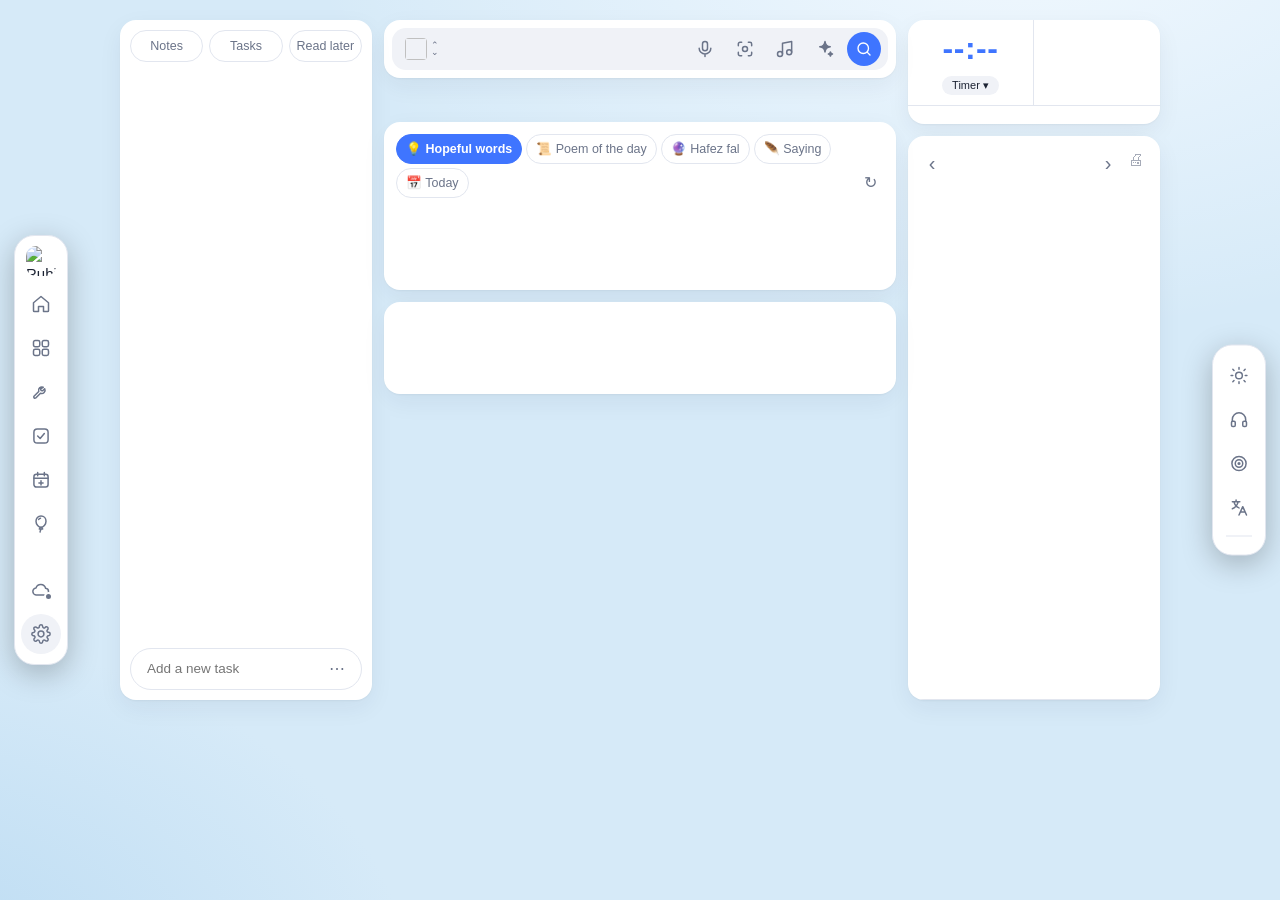
==== commit ed0e0625: "4.4.0: break games (2048 and Snake) after focus sessions, and an optional virtual pet Co-Authored-By" ====
--- a/newtab.html
+++ b/newtab.html
@@ -1082,5 +1082,7 @@
 	<script src="js/sayings-data.js"></script>
 	<script src="js/saying.js"></script>
 	<script src="js/badges.js"></script>
+	<script src="js/games.js"></script>
+	<script src="js/pet.js"></script>
 </body>
 </html>
--- a/css/fun.css
+++ b/css/fun.css
@@ -211,3 +211,143 @@
 .badge-body { max-height: 72vh; overflow: auto; padding: 2px; }
 .care-card.badge-pop { border-inline-start-color: #f5b301; }
 .care-card.badge-pop strong { display: block; }
+
+/* ---------- break games ---------- */
+.fun-games { display: flex; flex-direction: column; gap: 12px; }
+.g-tiles { display: grid; grid-template-columns: 1fr 1fr; gap: 10px; }
+.g-tile { display: flex; flex-direction: column; align-items: center; gap: 4px; padding: 16px 10px; border-radius: 14px; border: 1px solid var(--border); background: var(--surface-2); cursor: pointer; color: var(--text); transition: transform 0.15s, border-color 0.15s; }
+.g-tile:hover { transform: translateY(-2px); border-color: var(--accent); }
+.g-tile-ic { font-size: 34px; line-height: 1.1; }
+.fun-games.locked .g-tile { filter: grayscale(0.7); opacity: 0.75; }
+.fun-games.locked .g-tile-ic::after { content: " 🔒"; font-size: 16px; vertical-align: top; }
+.g-status { margin: 0; font-size: 13px; }
+.g-free { display: inline-flex !important; flex-direction: row !important; align-items: center; gap: 6px; font-size: 13px; cursor: pointer; }
+.g-free input { width: auto !important; }
+.care-card.game-pop { border-inline-start-color: #22c55e; }
+.care-card.game-pop strong { display: block; }
+
+.game-dlg { width: min(470px, calc(100vw - 24px)); }
+.g-top { display: flex; align-items: center; gap: 8px; flex-wrap: wrap; }
+.g-top h3 { margin: 0; font-size: 16px; }
+.g-tabs { display: inline-flex; padding: 3px; border-radius: 999px; background: var(--surface-2); border: 1px solid var(--border); }
+.g-tabs button { border: 0; background: transparent; color: var(--text); padding: 5px 12px; border-radius: 999px; cursor: pointer; font-size: 13px; }
+.g-tabs button.active { background: var(--accent); color: #fff; }
+.g-clock { cursor: default; padding: 3px 10px; font-variant-numeric: tabular-nums; box-shadow: none; }
+.g-host { display: flex; flex-direction: column; align-items: center; gap: 10px; }
+.g-bar { display: flex; align-items: center; gap: 8px; width: var(--bw); }
+.g-score { display: flex; flex-direction: column; align-items: center; min-width: 74px; padding: 4px 10px; border-radius: 10px; background: var(--surface-2); line-height: 1.3; }
+.g-score small { font-size: 11px; color: var(--muted); }
+.g-score b { font-size: 18px; }
+.g-hint { margin: 0; font-size: 12px; text-align: center; }
+.g-host, .g-bar { --bw: min(380px, calc(100vw - 72px)); }
+.g-msg { position: absolute; inset: 0; z-index: 3; display: flex; flex-direction: column; align-items: center; justify-content: center; gap: 12px; border-radius: inherit; background: color-mix(in srgb, var(--surface) 78%, transparent); backdrop-filter: blur(2px); font-size: 15px; text-align: center; padding: 16px; animation: g-fade 0.25s; }
+.g-msg[hidden] { display: none; }
+.g-msg strong { font-size: 22px; }
+@keyframes g-fade { from { opacity: 0; } }
+
+/* 2048: cells and tiles sit on the same grid; tiles slide by their row and column. */
+.g2048 { --gap: 10px; --cell: calc((var(--bw) - 5 * var(--gap)) / 4); position: relative; width: var(--bw); height: var(--bw); border-radius: 14px; background: color-mix(in srgb, var(--accent) 22%, #8b8178); outline: none; user-select: none; }
+.g2048:focus-visible { box-shadow: 0 0 0 3px color-mix(in srgb, var(--accent) 45%, transparent); }
+.g2048.nudge { animation: g-nudge 0.18s; }
+@keyframes g-nudge { 30% { transform: translateX(-3px); } 70% { transform: translateX(3px); } }
+.g2048-cells { position: absolute; inset: var(--gap); display: grid; grid-template-columns: repeat(4, 1fr); gap: var(--gap); }
+.g2048-cells i { border-radius: 8px; background: rgb(255 255 255 / 0.22); }
+.g2048-tiles { position: absolute; inset: 0; }
+.t2048 { position: absolute; width: var(--cell); height: var(--cell); top: calc(var(--gap) + var(--r) * (var(--cell) + var(--gap))); left: calc(var(--gap) + var(--c) * (var(--cell) + var(--gap))); display: grid; place-items: center; border-radius: 8px; font-weight: 800; font-size: calc(var(--cell) * 0.42); color: #776e65; background: #eee4da; transition: top 0.1s ease-out, left 0.1s ease-out; z-index: 1; font-family: inherit; }
+.t2048.d3 { font-size: calc(var(--cell) * 0.34); }
+.t2048.d4 { font-size: calc(var(--cell) * 0.27); }
+.t2048.born span { animation: t-born 0.2s ease-out; display: block; }
+.t2048.pop { z-index: 2; animation: t-pop 0.18s ease-out; }
+@keyframes t-born { from { transform: scale(0); } }
+@keyframes t-pop { 50% { transform: scale(1.18); } }
+.t2048.v4 { background: #ede0c8; }
+.t2048.v8 { background: #f2b179; color: #fff; }
+.t2048.v16 { background: #f59563; color: #fff; }
+.t2048.v32 { background: #f67c5f; color: #fff; }
+.t2048.v64 { background: #f65e3b; color: #fff; }
+.t2048.v128 { background: #edcf72; color: #fff; box-shadow: 0 0 14px rgb(243 215 116 / 0.4); }
+.t2048.v256 { background: #edcc61; color: #fff; box-shadow: 0 0 18px rgb(243 215 116 / 0.5); }
+.t2048.v512 { background: #9bd16c; color: #fff; box-shadow: 0 0 20px rgb(155 209 108 / 0.5); }
+.t2048.v1024 { background: #4fb6a6; color: #fff; box-shadow: 0 0 22px rgb(79 182 166 / 0.55); }
+.t2048.v2048 { background: #7c5cff; color: #fff; box-shadow: 0 0 28px rgb(124 92 255 / 0.65); }
+.t2048.vbig { background: #2b2d42; color: #fff; }
+
+/* Snake */
+.snake-box { position: relative; width: var(--bw); height: var(--bw); border-radius: 14px; overflow: hidden; background: color-mix(in srgb, var(--accent) 8%, var(--surface-2)); border: 1px solid var(--border); outline: none; }
+.snake-box:focus-visible { box-shadow: 0 0 0 3px color-mix(in srgb, var(--accent) 45%, transparent); }
+.snake-cv { display: block; width: 100%; height: 100%; }
+.snake-pad { display: none; grid-template-areas: ". u ." "l . r" ". d ."; grid-template-columns: repeat(3, 48px); gap: 4px; direction: ltr; }
+.snake-pad .u { grid-area: u; } .snake-pad .l { grid-area: l; } .snake-pad .r { grid-area: r; } .snake-pad .d { grid-area: d; }
+.snake-pad button { width: 48px; height: 44px; font-size: 18px; border-radius: 12px; background: var(--surface-2); }
+@media (pointer: coarse) { .snake-pad { display: grid; } }
+
+.g-locked { display: flex; flex-direction: column; align-items: center; gap: 8px; text-align: center; padding: 26px 10px 18px; max-width: 360px; }
+.g-locked p { margin: 0 0 8px; line-height: 1.8; }
+.g-lock-ic { font-size: 54px; animation: g-sway 2.4s ease-in-out infinite; }
+@keyframes g-sway { 50% { transform: rotate(-8deg); } }
+@media (prefers-reduced-motion: reduce) { .t2048, .t2048.pop, .t2048.born span, .g-lock-ic { transition: none; animation: none; } }
+.g-clock[hidden] { display: none; }
+
+/* ---------- virtual pet ---------- */
+.pet-svg { display: block; width: 100%; height: 100%; overflow: visible; fill: initial; stroke: none; }
+.pet-svg path, .pet-svg circle, .pet-svg ellipse, .pet-svg rect { vector-effect: none; }
+.pet-svg .pet-eyes { transform-box: fill-box; transform-origin: center; animation: pet-blink 4.6s infinite; }
+.pet-svg .pet-tail { transform-box: fill-box; transform-origin: 0% 100%; animation: pet-tail 2.4s ease-in-out infinite; }
+.pet-svg .pet-tail.wag { animation-duration: 0.5s; }
+.pet-svg.sad .pet-tail, .pet-svg.sleep .pet-tail { animation: none; }
+.pet-svg .pet-flip { transform-box: fill-box; transform-origin: 50% 0; animation: pet-flap 1.8s ease-in-out infinite; }
+.pet-svg .pet-flip.r { animation-delay: 0.9s; }
+.pet-svg .pet-z { animation: pet-z 2.4s ease-in-out infinite; }
+.pet-svg .pet-z.two { animation-delay: 1.2s; }
+@keyframes pet-blink { 0%, 92%, 100% { transform: scaleY(1); } 95% { transform: scaleY(0.1); } }
+@keyframes pet-tail { 50% { transform: rotate(-12deg); } }
+@keyframes pet-flap { 50% { transform: rotate(10deg); } }
+@keyframes pet-z { 0% { opacity: 0; transform: translateY(6px); } 40% { opacity: 1; } 100% { opacity: 0; transform: translateY(-8px); } }
+
+.pet-home { position: fixed; z-index: 60; bottom: 10px; inset-inline-end: calc(var(--rail) + 24px); width: calc(80px * var(--pet-scale, 1)); display: flex; flex-direction: column; align-items: center; user-select: none; }
+.pet-home.start { inset-inline-end: auto; inset-inline-start: calc(var(--rail) + 24px); }
+.pet-body { width: 100%; aspect-ratio: 120 / 124; cursor: pointer; animation: pet-bob 3.2s ease-in-out infinite; filter: drop-shadow(0 6px 10px rgb(0 0 0 / 0.18)); }
+.pet-body.hop { animation: pet-hop 0.6s ease-out; }
+@keyframes pet-bob { 50% { transform: translateY(-3px); } }
+@keyframes pet-hop { 30% { transform: translateY(-26px) scale(1.04, 0.96); } 55% { transform: translateY(0) scale(1.08, 0.9); } 75% { transform: translateY(-6px); } }
+.pet-menu { position: absolute; bottom: calc(100% - 6px); display: flex; gap: 4px; padding: 4px; border-radius: 999px; background: var(--surface); border: 1px solid var(--border); box-shadow: var(--shadow); opacity: 0; pointer-events: none; transform: translateY(6px); transition: opacity 0.15s, transform 0.15s; }
+.pet-home:hover .pet-menu, .pet-home:focus-within .pet-menu { opacity: 1; pointer-events: auto; transform: none; }
+.pet-home:hover .pet-bubble { opacity: 0; }
+.pet-menu .icon-btn { width: 30px; height: 30px; font-size: 15px; }
+.pet-bubble { position: absolute; bottom: calc(100% + 2px); max-width: 220px; width: max-content; padding: 8px 12px; border-radius: 14px; background: var(--surface); color: var(--text); border: 1px solid var(--border); box-shadow: var(--shadow); font-size: 13px; line-height: 1.6; text-align: center; transition: opacity 0.2s; }
+.pet-bubble::after { content: ""; position: absolute; bottom: -6px; inset-inline-start: calc(50% - 6px); width: 10px; height: 10px; background: inherit; border: inherit; border-top: 0; border-inline-start: 0; transform: rotate(45deg); }
+.pet-bubble.in { animation: pet-pop 0.3s ease-out; }
+@keyframes pet-pop { from { transform: scale(0.6) translateY(8px); opacity: 0; } }
+.pet-heart { position: fixed; z-index: 2147483001; pointer-events: none; color: #ff5c8a; font-size: 18px; animation: pet-heart 1.4s ease-out forwards; }
+@keyframes pet-heart { from { opacity: 1; transform: translateY(0) scale(0.6); } to { opacity: 0; transform: translateY(-70px) scale(1.3); } }
+.pet-food { position: fixed; z-index: 2147483001; pointer-events: none; font-size: 26px; transform: translate(-50%, -60px); animation: pet-food 1s ease-in forwards; }
+@keyframes pet-food { 70% { opacity: 1; transform: translate(-50%, 10px) scale(1); } to { opacity: 0; transform: translate(-50%, 24px) scale(0.3); } }
+
+.pet-dlg { width: min(620px, calc(100vw - 24px)); }
+.pet-kinds { display: grid; grid-template-columns: repeat(4, 1fr); gap: 8px; }
+.pet-kind { display: flex; flex-direction: column; align-items: center; gap: 2px; padding: 8px 4px 6px; border-radius: 14px; border: 2px solid var(--border); background: var(--surface-2); color: var(--text); cursor: pointer; font-size: 12.5px; }
+.pet-kind .pet-svg { width: 64px; height: 66px; }
+.pet-kind.on { border-color: var(--accent); background: color-mix(in srgb, var(--accent) 12%, var(--surface)); }
+.pet-kind:hover .pet-svg { animation: pet-hop 0.6s; }
+@media (max-width: 520px) { .pet-kinds { grid-template-columns: repeat(2, 1fr); } }
+.pet-fields { display: grid; grid-template-columns: 1fr 1fr; gap: 10px; }
+.pet-meter { display: flex; flex-direction: column; gap: 6px; margin-top: 6px; }
+.pet-meter-row { display: grid; grid-template-columns: 112px 1fr auto; align-items: center; gap: 8px; font-size: 13px; }
+.pet-meter .bar { height: 8px; border-radius: 99px; background: var(--surface-2); overflow: hidden; }
+.pet-meter .bar i { display: block; height: 100%; border-radius: inherit; background: linear-gradient(90deg, #f5b301, #f59563); }
+.pet-meter .bar.joy i { background: linear-gradient(90deg, #ff8fab, #ff5c8a); }
+.fun-pet { display: flex; flex-direction: column; gap: 12px; }
+.fun-pet .btn { align-self: flex-start; }
+.pet-big { width: 110px; flex: none; cursor: pointer; }
+.pet-big .pet-svg { animation: pet-bob 3.2s ease-in-out infinite; }
+.pet-title { font-size: 18px; }
+.pet-ask-row { display: flex; gap: 2px; margin-bottom: 4px; }
+.pet-ask-row span { width: 48px; height: 50px; }
+.pet-ask-row.big { justify-content: center; gap: 10px; }
+.pet-ask-row.big span { width: 70px; height: 72px; }
+.pet-ask-row span:nth-child(2) .pet-svg { animation: pet-bob 2.6s ease-in-out infinite 0.4s; }
+.care-card.pet-ask { border-inline-start-color: #ff8fab; }
+.care-card.pet-ask strong { display: block; }
+@media (prefers-reduced-motion: reduce) { .pet-body, .pet-svg *, .pet-big .pet-svg { animation: none !important; } }
+.fun-row { display: flex; align-items: center; flex-wrap: wrap; gap: 8px; }
+.pet-dlg .fun-row h3 { margin: 0; }
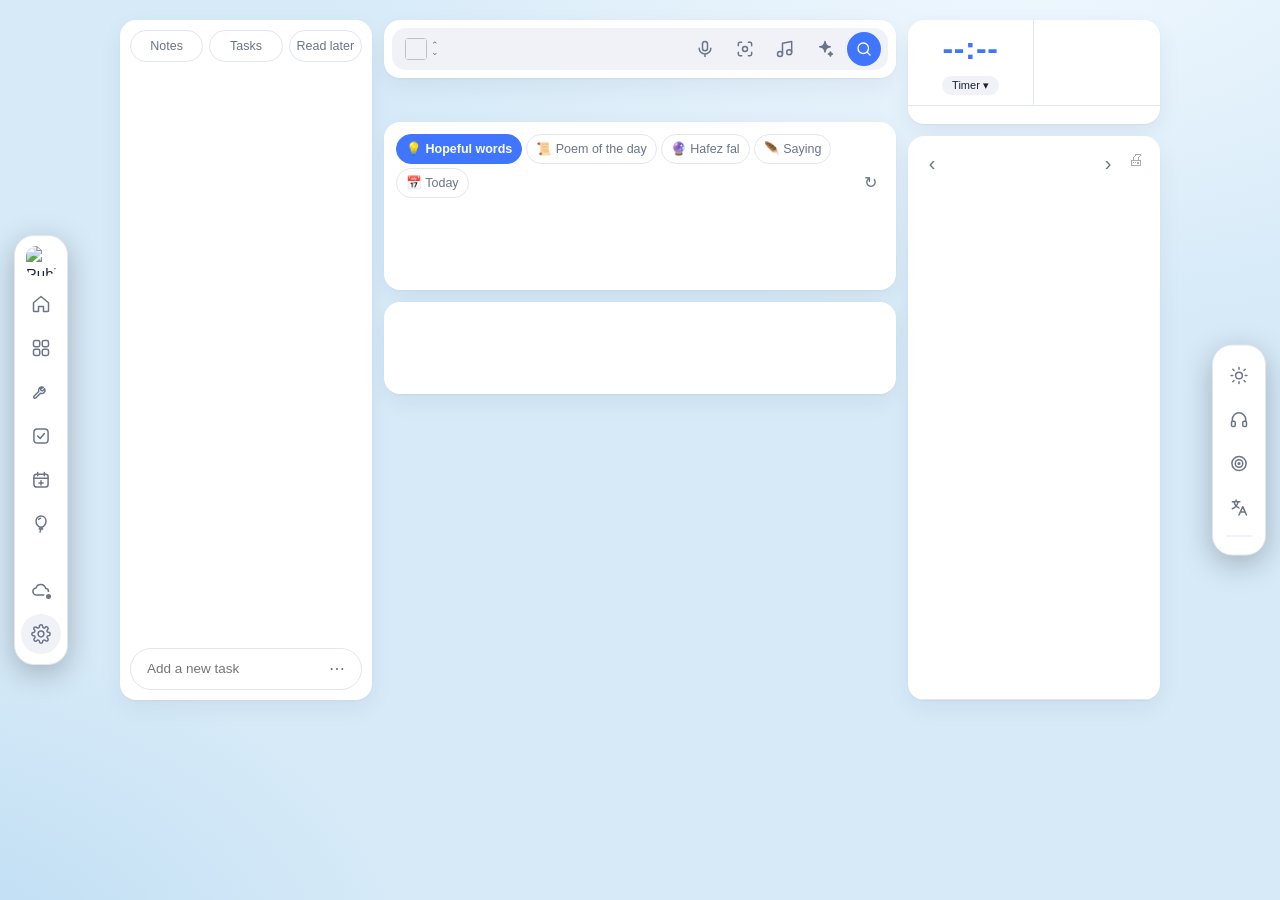
==== commit ead3a7b5: "4.4.1: pet voices, tricks, walks and eyes that follow the pointer Co-Authored-By: Claude Opus 5.5 <n" ====
--- a/newtab.html
+++ b/newtab.html
@@ -1083,6 +1083,7 @@
 	<script src="js/saying.js"></script>
 	<script src="js/badges.js"></script>
 	<script src="js/games.js"></script>
+	<script src="js/pet-fx.js"></script>
 	<script src="js/pet.js"></script>
 </body>
 </html>
--- a/css/fun.css
+++ b/css/fun.css
@@ -351,3 +351,52 @@
 @media (prefers-reduced-motion: reduce) { .pet-body, .pet-svg *, .pet-big .pet-svg { animation: none !important; } }
 .fun-row { display: flex; align-items: center; flex-wrap: wrap; gap: 8px; }
 .pet-dlg .fun-row h3 { margin: 0; }
+
+/* ---------- pet tricks (js/pet-fx.js) and walks ---------- */
+.pet-body, .pet-big { transform-origin: 50% 100%; }
+.tr-pounce { animation: tr-pounce 0.9s ease-in-out !important; }
+.tr-stretch { animation: tr-stretch 1.4s ease-in-out !important; }
+.tr-spin { animation: tr-spin 0.9s ease-in-out !important; }
+.tr-zoomies { animation: tr-zoomies 1.5s linear !important; }
+.tr-zoomies .pet-tail, .tr-beg .pet-tail, .tr-chase .pet-tail { animation-duration: 0.18s !important; }
+.tr-flip { animation: tr-flip 0.9s cubic-bezier(.3,.6,.4,1) !important; }
+.tr-beg { animation: tr-beg 1.3s ease-in-out !important; }
+.tr-dance { animation: tr-dance 1.8s ease-in-out !important; }
+.tr-flap { animation: tr-flap 1.2s ease-in-out !important; }
+.tr-flap .pet-flip, .tr-dance .pet-flip { animation-duration: 0.16s !important; }
+.tr-headbang { animation: tr-headbang 1.4s ease-in-out !important; }
+.tr-binky { animation: tr-binky 0.9s ease-out !important; }
+.tr-binky .pet-ears, .tr-hophop .pet-ears { transform-box: fill-box; transform-origin: 50% 100%; animation: tr-ears 0.3s ease-in-out 3; }
+.tr-flop { animation: tr-flop 1.6s ease-in-out !important; }
+.tr-hophop { animation: tr-hophop 1.3s ease-out !important; }
+.tr-chase { animation: tr-chase 1.6s ease-in-out !important; }
+.tr-roll { animation: tr-roll 1.3s ease-in-out !important; }
+.tr-wobble { animation: tr-wobble 1.4s ease-in-out !important; }
+.tr-waddle { animation: tr-waddle 1.8s ease-in-out !important; }
+.tr-slide { animation: tr-slide 1.6s ease-in-out !important; }
+@keyframes tr-pounce { 25% { transform: scale(1.1, 0.82); } 55% { transform: translate(14px, -34px) rotate(-12deg) scale(0.95, 1.08); } 80% { transform: translate(18px, 0) scale(1.08, 0.9); } }
+@keyframes tr-stretch { 30%, 60% { transform: scale(1.28, 0.78); } 80% { transform: scale(0.94, 1.08); } }
+@keyframes tr-spin { 20% { transform: translateY(-14px); } 70% { transform: translateY(-14px) rotateY(360deg); } 100% { transform: rotateY(360deg); } }
+@keyframes tr-zoomies { 12% { transform: translateX(-34px) rotate(-8deg); } 25% { transform: translateX(34px) rotate(8deg) scaleX(-1); } 37% { transform: translateX(-34px) rotate(-8deg); } 50% { transform: translateX(34px) rotate(8deg) scaleX(-1); } 62% { transform: translateX(-20px); } 75% { transform: translateY(-16px); } }
+@keyframes tr-flip { 20% { transform: scale(1.1, 0.85); } 45% { transform: translateY(-48px) rotate(-180deg); } 75% { transform: translateY(-10px) rotate(-360deg); } 88% { transform: scale(1.1, 0.88) rotate(-360deg); } 100% { transform: rotate(-360deg); } }
+@keyframes tr-beg { 20%, 80% { transform: translateY(-10px) scaleY(1.1); } 35%, 65% { transform: translateY(-12px) scaleY(1.1) rotate(-6deg); } 50% { transform: translateY(-12px) scaleY(1.1) rotate(6deg); } }
+@keyframes tr-dance { 0%, 100% { transform: none; } 12% { transform: rotate(-14deg) translateY(-6px); } 25% { transform: rotate(14deg); } 37% { transform: rotate(-14deg) translateY(-6px); } 50% { transform: rotate(14deg) scaleX(-1); } 62% { transform: rotate(-14deg) translateY(-6px) scaleX(-1); } 75% { transform: rotate(14deg) scaleX(-1); } 87% { transform: translateY(-14px); } }
+@keyframes tr-flap { 30%, 70% { transform: translateY(-30px) rotate(-4deg); } 50% { transform: translateY(-36px) rotate(4deg); } }
+@keyframes tr-headbang { 10%, 30%, 50%, 70% { transform: rotate(12deg) translateY(2px); } 20%, 40%, 60%, 80% { transform: rotate(-4deg); } }
+@keyframes tr-binky { 40% { transform: translateY(-40px) rotate(22deg) skewX(-8deg); } 60% { transform: translateY(-30px) rotate(-14deg); } 85% { transform: scale(1.08, 0.9); } }
+@keyframes tr-ears { 50% { transform: rotate(14deg); } }
+@keyframes tr-flop { 25%, 70% { transform: rotate(78deg) translate(14px, 6px); } 85% { transform: rotate(-6deg); } }
+@keyframes tr-hophop { 15%, 48%, 81% { transform: translateY(-18px); } 30%, 63%, 96% { transform: scale(1.06, 0.92); } }
+@keyframes tr-chase { 15% { transform: translateY(-6px); } 85% { transform: translateY(-6px) rotate(720deg); } 100% { transform: rotate(720deg); } }
+@keyframes tr-roll { 45% { transform: translateX(46px) rotate(360deg); } 55% { transform: translateX(46px) rotate(360deg); } 100% { transform: translateX(0) rotate(0deg); } }
+@keyframes tr-wobble { 20% { transform: rotate(-9deg) scale(1.04, 0.96); } 40% { transform: rotate(8deg); } 60% { transform: rotate(-6deg) scale(1.04, 0.96); } 80% { transform: rotate(4deg); } }
+@keyframes tr-waddle { 10%, 30%, 50%, 70%, 90% { transform: rotate(-11deg); } 20%, 40%, 60%, 80% { transform: rotate(11deg); } 50% { transform: rotate(-11deg) translateX(10px); } }
+@keyframes tr-slide { 20% { transform: rotate(-70deg) translate(0, 8px); } 55% { transform: rotate(-70deg) translate(-6px, 60px); } 75% { transform: rotate(-70deg) translate(-6px, 60px); } 100% { transform: none; } }
+
+.pet-home.walking .pet-body { animation: pet-walk 7s ease-in-out !important; }
+.pet-home.walking .pet-svg { animation: pet-step 0.32s ease-in-out infinite; }
+.pet-home.walking .pet-tail { animation-duration: 0.6s; }
+@keyframes pet-walk { 0% { transform: none; } 42% { transform: translateX(var(--walk)); } 50% { transform: translateX(var(--walk)) scaleX(-1); } 92% { transform: translateX(0) scaleX(-1); } 100% { transform: none; } }
+@keyframes pet-step { 50% { transform: translateY(-4px) rotate(3deg); } }
+.pet-look { transition: transform 0.15s; }
+@media (prefers-reduced-motion: reduce) { [class*="tr-"], .pet-home.walking .pet-body, .pet-home.walking .pet-svg { animation: none !important; } }
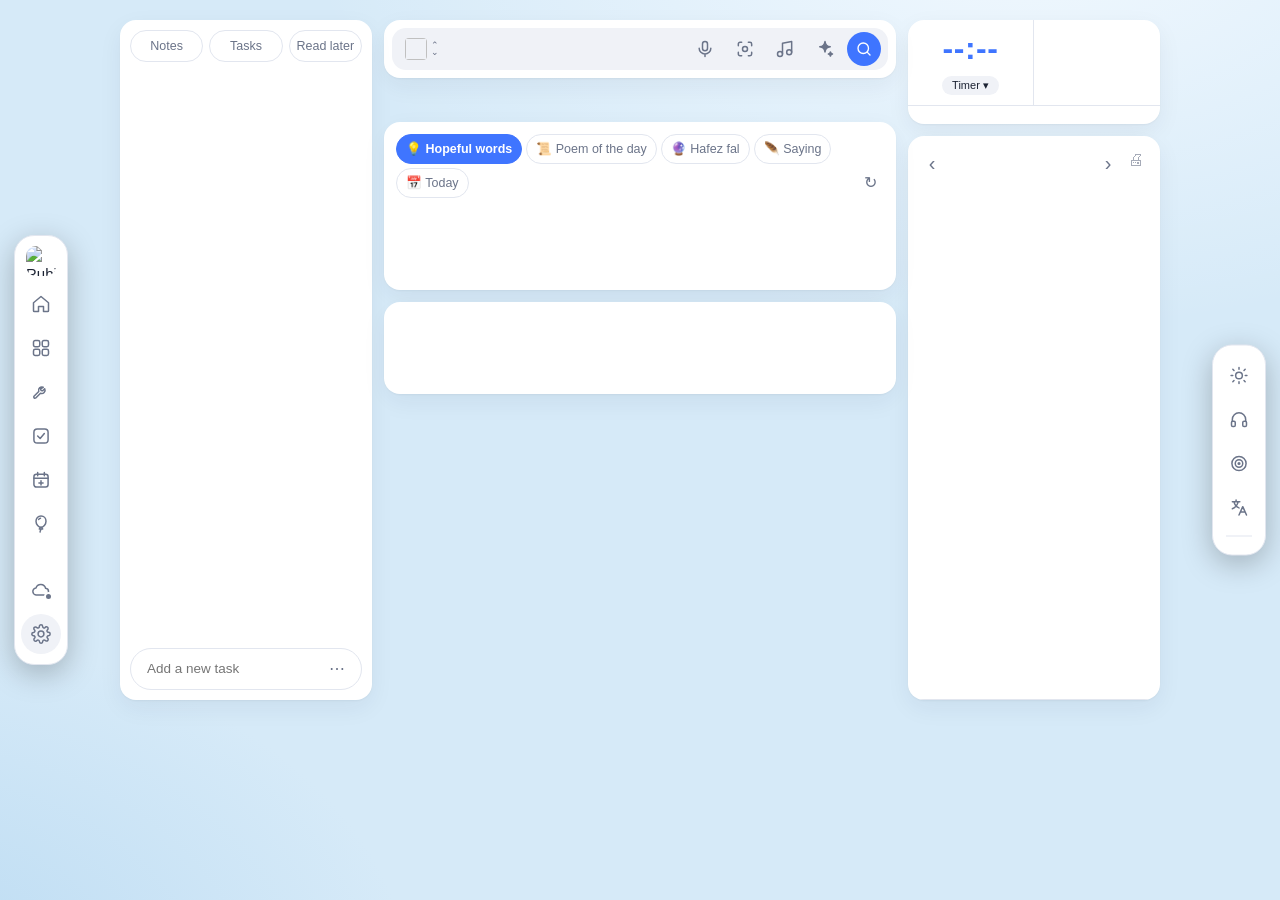
==== commit b38907bc: "4.5.0: night sky and horoscope, voice changer, live camera background Co-Authored-By: Claude Opus 5." ====
--- a/newtab.html
+++ b/newtab.html
@@ -1085,5 +1085,9 @@
 	<script src="js/games.js"></script>
 	<script src="js/pet-fx.js"></script>
 	<script src="js/pet.js"></script>
+	<script src="js/sky-data.js"></script>
+	<script src="js/sky.js"></script>
+	<script src="js/voice.js"></script>
+	<script src="js/cam.js"></script>
 </body>
 </html>
--- a/css/style.css
+++ b/css/style.css
@@ -829,15 +829,15 @@
 .acct-row { display: flex; align-items: center; gap: 12px; }
 .acct-row .grow { flex: 1; min-width: 0; }
 .acct-g { width: 38px; height: 38px; flex: none; border-radius: 50%; display: grid; place-items: center; font: 700 20px/1 Arial, sans-serif; color: #fff; background: conic-gradient(#ea4335 0 25%, #fbbc05 0 50%, #34a853 0 75%, #4285f4 0); }
-.dialog label.tog-card { display: flex; flex-direction: row; align-items: center; gap: 12px; padding: 12px 14px; border: 1px solid var(--border); border-radius: 12px; background: var(--surface-2); cursor: pointer; }
+.dialog label.tog-card, .fun-card label.tog-card { display: flex; flex-direction: row; align-items: center; gap: 12px; padding: 12px 14px; border: 1px solid var(--border); border-radius: 12px; background: var(--surface-2); cursor: pointer; }
 .tog-card .grow { flex: 1; display: flex; flex-direction: column; gap: 2px; min-width: 0; }
 .tog-card small { font-size: 12.5px; }
 .tc-ic { font-size: 20px; width: 28px; text-align: center; }
 #occCats { display: flex; flex-direction: column; gap: 8px; }
-.dialog input.switch, .care input.switch { appearance: none; -webkit-appearance: none; flex: none; width: 42px; height: 24px; padding: 0; border-radius: 99px; border: 0; background: var(--border); position: relative; cursor: pointer; transition: background .2s; }
-.dialog input.switch::after, .care input.switch::after { content: ""; position: absolute; top: 3px; inset-inline-start: 3px; width: 18px; height: 18px; border-radius: 50%; background: #fff; box-shadow: 0 1px 3px rgb(0 0 0 / .3); transition: inset-inline-start .2s; }
-.dialog input.switch:checked, .care input.switch:checked { background: var(--accent); }
-.dialog input.switch:checked::after, .care input.switch:checked::after { inset-inline-start: 21px; }
+.dialog input.switch, .care input.switch, .fun-card input.switch { appearance: none; -webkit-appearance: none; flex: none; width: 42px; height: 24px; padding: 0; border-radius: 99px; border: 0; background: var(--border); position: relative; cursor: pointer; transition: background .2s; }
+.dialog input.switch::after, .care input.switch::after, .fun-card input.switch::after { content: ""; position: absolute; top: 3px; inset-inline-start: 3px; width: 18px; height: 18px; border-radius: 50%; background: #fff; box-shadow: 0 1px 3px rgb(0 0 0 / .3); transition: inset-inline-start .2s; }
+.dialog input.switch:checked, .care input.switch:checked, .fun-card input.switch:checked { background: var(--accent); }
+.dialog input.switch:checked::after, .care input.switch:checked::after, .fun-card input.switch:checked::after { inset-inline-start: 21px; }
 .circle-row { display: flex; flex-wrap: wrap; gap: 14px; }
 .circle-opt { display: flex; flex-direction: column; align-items: center; gap: 6px; border: 0; background: none; color: var(--text); font: inherit; cursor: pointer; padding: 0; }
 .circle-opt small { font-size: 12px; color: var(--muted); }
--- a/css/fun.css
+++ b/css/fun.css
@@ -400,3 +400,56 @@
 @keyframes pet-step { 50% { transform: translateY(-4px) rotate(3deg); } }
 .pet-look { transition: transform 0.15s; }
 @media (prefers-reduced-motion: reduce) { [class*="tr-"], .pet-home.walking .pet-body, .pet-home.walking .pet-svg { animation: none !important; } }
+
+/* ---------- sky and horoscope ---------- */
+.fun-sky, .fun-astro { display: flex; flex-direction: column; gap: 10px; }
+.sky-now { display: flex; gap: 14px; align-items: center; }
+.sky-moon { flex: none; filter: drop-shadow(0 0 14px rgb(255 236 170 / 0.35)); }
+.moon-svg { fill: initial; stroke: none; display: block; }
+.sky-moon-name { font-size: 17px; }
+.sky-minis { display: flex; flex-direction: column; gap: 4px; margin-top: 8px; }
+.sky-mini { display: flex; gap: 8px; align-items: center; font-size: 12.5px; }
+.sky-mini strong { font-weight: 600; }
+.sky-mini small { display: block; }
+.sky-mini-ic { font-size: 16px; }
+.sky-h { font-size: 13.5px; margin-top: 4px; }
+.sky-list { list-style: none; margin: 0; padding: 0; display: flex; flex-direction: column; gap: 6px; }
+.sky-list li { display: flex; gap: 10px; align-items: center; padding: 8px 10px; border-radius: 12px; background: var(--surface-2); font-size: 13px; }
+.sky-list small { display: block; }
+.sky-sub { color: var(--accent); }
+.sky-ev-ic { font-size: 20px; }
+.astro-top { display: flex; gap: 12px; align-items: flex-start; }
+.astro-glyph { flex: none; width: 58px; height: 58px; display: grid; place-items: center; font-size: 34px; border-radius: 16px; color: #fff; background: radial-gradient(circle at 30% 25%, #9b8cff, #4b3bb5); box-shadow: 0 6px 18px rgb(91 72 220 / 0.35); }
+.astro-name { font-size: 17px; }
+.astro-pick { width: auto !important; max-width: 140px; font-size: 12.5px; padding: 4px 8px; border-radius: 10px; border: 1px solid var(--border); background: var(--surface-2); color: var(--text); }
+.astro-lines { list-style: none; margin: 0; padding: 0; display: flex; flex-direction: column; gap: 7px; font-size: 13.5px; line-height: 1.75; }
+.astro-lines li { display: flex; gap: 8px; }
+.astro-luck { display: flex; flex-wrap: wrap; gap: 6px 16px; align-items: center; font-size: 13px; padding: 8px 10px; border-radius: 12px; background: var(--surface-2); }
+.astro-swatch { display: inline-block; width: 12px; height: 12px; border-radius: 50%; vertical-align: -1px; margin-inline-end: 4px; border: 1px solid var(--border); }
+.astro-years { display: flex; flex-direction: column; gap: 3px; font-size: 13px; }
+
+/* ---------- voice changer ---------- */
+.fun-voice { display: flex; flex-direction: column; gap: 10px; }
+.vc-rec { flex: none; width: 76px; height: 76px; border-radius: 50%; border: 0; cursor: pointer; display: flex; flex-direction: column; align-items: center; justify-content: center; gap: 4px; color: #fff; font-size: 11.5px; background: radial-gradient(circle at 35% 30%, #ff7a7f, #d93a40); box-shadow: 0 8px 20px rgb(229 72 77 / 0.35); transition: transform 0.15s; }
+.vc-rec:hover { transform: scale(1.05); }
+.vc-dot { width: 18px; height: 18px; border-radius: 50%; background: #fff; }
+.vc-rec.on { animation: vc-pulse 1.2s ease-in-out infinite; }
+.vc-rec.on .vc-dot { border-radius: 4px; }
+@keyframes vc-pulse { 50% { box-shadow: 0 0 0 12px rgb(229 72 77 / 0.15); } }
+.vc-status { display: block; line-height: 1.7; }
+.vc-file { cursor: pointer; border: 0; }
+.vc-wave { width: 100%; height: 70px; border-radius: 12px; background: var(--surface-2); }
+.vc-fx { display: grid; grid-template-columns: repeat(auto-fill, minmax(86px, 1fr)); gap: 6px; }
+.vc-chip { display: flex; flex-direction: column; align-items: center; gap: 2px; padding: 8px 4px; border-radius: 12px; border: 1px solid var(--border); background: var(--surface-2); color: var(--text); cursor: pointer; font-size: 12px; transition: transform 0.12s, border-color 0.12s; }
+.vc-chip:not(:disabled):hover { transform: translateY(-2px); border-color: var(--accent); }
+.vc-chip:disabled { opacity: 0.45; cursor: default; }
+.vc-chip.on { border-color: var(--accent); background: color-mix(in srgb, var(--accent) 16%, var(--surface)); }
+.vc-ic { font-size: 22px; }
+
+/* ---------- camera background ---------- */
+.cam-bg { filter: var(--cam-filter, none) brightness(calc(1 - var(--wall-dim, .35))); transform: scale(1.06); }
+.cam-bg.mirror { transform: scale(1.06) scaleX(-1); }
+.cam-ctl { display: flex; flex-direction: column; gap: 8px; }
+.cam-ctl.off .cam-opts { opacity: 0.55; }
+.cam-opts select { width: auto !important; padding: 4px 8px !important; }
+.fun-cam { display: flex; flex-direction: column; gap: 10px; }
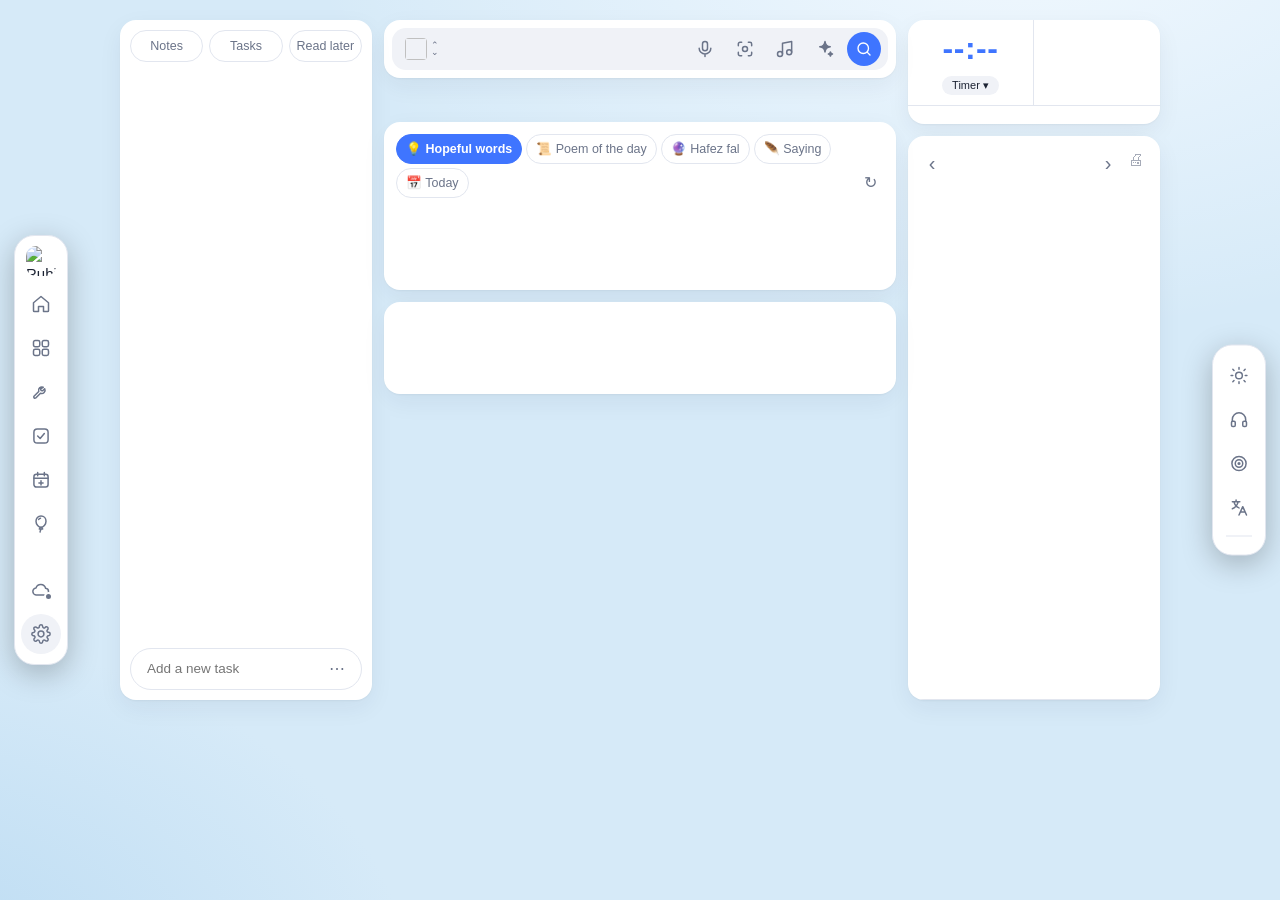
==== commit 10e4a42b: "4.6.0: time capsule, fortunes and breathing exercise - Time capsule: letters to your future self, se" ====
--- a/newtab.html
+++ b/newtab.html
@@ -1089,5 +1089,9 @@
 	<script src="js/sky.js"></script>
 	<script src="js/voice.js"></script>
 	<script src="js/cam.js"></script>
+	<script src="js/capsule.js"></script>
+	<script src="js/fortune-data.js"></script>
+	<script src="js/fortune.js"></script>
+	<script src="js/breathe.js"></script>
 </body>
 </html>
--- a/css/fun.css
+++ b/css/fun.css
@@ -453,3 +453,131 @@
 .cam-ctl.off .cam-opts { opacity: 0.55; }
 .cam-opts select { width: auto !important; padding: 4px 8px !important; }
 .fun-cam { display: flex; flex-direction: column; gap: 10px; }
+
+/* ---------- time capsule ---------- */
+.fun-capsule { display: flex; flex-direction: column; gap: 12px; }
+.cap-list { list-style: none; margin: 0; padding: 0; display: flex; flex-direction: column; gap: 6px; max-height: 300px; overflow: auto; }
+.cap-list li { display: flex; gap: 10px; align-items: center; padding: 8px 10px; border-radius: 12px; background: var(--surface-2); font-size: 13px; }
+.cap-list small { display: block; }
+.cap-list li.ready { background: color-mix(in srgb, #f5b301 16%, var(--surface-2)); animation: cap-glow 1.6s ease-in-out infinite; }
+@keyframes cap-glow { 50% { box-shadow: 0 0 0 3px rgb(245 179 1 / 0.25); } }
+.cap-ic { font-size: 20px; }
+.cap-empty { display: flex; gap: 14px; align-items: center; }
+.env { width: 120px; flex: none; perspective: 500px; }
+.env svg { display: block; width: 100%; height: auto; overflow: visible; fill: initial; stroke: none; }
+.env-back { fill: #c9765a; } .env-front { fill: #e9967a; } .env-flap { fill: #f2a98f; transform-box: fill-box; transform-origin: 50% 0; transition: transform 0.6s; }
+.env-paper { fill: #fffaf0; } .env-lines { stroke: #d9cbb0; stroke-width: 3; stroke-linecap: round; fill: none; }
+.env-seal circle { fill: #c43a3f; } .env-seal path { fill: #ffd5d7; }
+.env-seal { transform-box: fill-box; transform-origin: center; }
+.env.idle svg { animation: pet-bob 3s ease-in-out infinite; }
+.env.sealing .env-paper, .env.sealing .env-lines { animation: env-in 0.8s ease-in forwards; }
+.env.sealing .env-flap { transform: rotateX(180deg); animation: env-close 0.6s 0.8s ease-in-out forwards; }
+.env.sealing .env-seal { transform: scale(0); animation: env-seal 0.5s 1.4s cubic-bezier(.3,1.6,.5,1) forwards; }
+@keyframes env-in { from { transform: translateY(-60px); } }
+@keyframes env-close { to { transform: rotateX(0deg); } }
+@keyframes env-seal { to { transform: scale(1); } }
+.env.opening .env-seal { animation: env-pop 0.5s ease-in forwards; }
+.env.opening .env-flap { animation: env-openflap 0.6s 0.4s ease-in-out forwards; }
+.env.opening .env-paper, .env.opening .env-lines { animation: env-out 0.8s 0.9s ease-out forwards; }
+@keyframes env-pop { to { transform: scale(1.6); opacity: 0; } }
+@keyframes env-openflap { to { transform: rotateX(180deg); } }
+@keyframes env-out { to { transform: translateY(-70px); } }
+.cap-sealing { display: flex; flex-direction: column; align-items: center; gap: 16px; padding: 30px 10px; text-align: center; }
+.cap-sealing .env { width: 200px; }
+.capsule-dlg { width: min(640px, calc(100vw - 24px)); }
+.capsule-dlg .env { width: 160px; margin: 0 auto; }
+.capsule-dlg .env.opening { margin-top: 56px; }
+.fun-capsule .chip-s { cursor: pointer; border: 1px solid var(--border); padding: 3px 10px; font-size: 12px; }
+.fun-capsule .chip-s:hover { color: var(--text); }
+.capsule-text { min-height: 180px !important; font-size: 15px; }
+.cap-quick .chip-s, .cap-mood { cursor: pointer; border: 1px solid var(--border); }
+.cap-quick .chip-s { padding: 3px 10px; font-size: 12px; }
+.cap-quick .chip-s.on { background: var(--accent); color: #fff; }
+.cap-mood { background: var(--surface-2); border-radius: 10px; font-size: 20px; padding: 3px 7px; }
+.cap-mood.on { border-color: var(--accent); background: color-mix(in srgb, var(--accent) 18%, var(--surface)); }
+.cap-letter { padding: 20px 22px; border-radius: 10px; background: #fffaf0; color: #3b3226; box-shadow: 0 8px 26px rgb(0 0 0 / 0.18); background-image: repeating-linear-gradient(transparent 0 31px, rgb(217 203 176 / 0.6) 31px 32px); line-height: 32px; }
+.cap-letter h3 { margin: 4px 0 6px; }
+.cap-letter small { color: #8b7b63 !important; }
+.cap-body { white-space: pre-wrap; font-size: 15.5px; }
+.cap-letter.rise { animation: cap-rise 0.8s 1.2s both ease-out; }
+@keyframes cap-rise { from { opacity: 0; transform: translateY(40px); } }
+.care-card.cap-pop { border-inline-start-color: #e5484d; }
+.care-card.cap-pop strong { display: block; }
+
+/* ---------- fortunes ---------- */
+.fun-fortune { display: flex; flex-direction: column; gap: 12px; }
+.fun-fortune .g-tabs { display: grid; grid-template-columns: repeat(4, 1fr); border-radius: 14px; }
+.fun-fortune .g-tabs button { padding: 6px 4px; border-radius: 11px; font-size: 12.5px; white-space: nowrap; }
+.fr-pane { display: flex; flex-direction: column; gap: 10px; align-items: stretch; }
+.fr-tarot { display: flex; gap: 14px; align-items: center; }
+.tarot { width: 110px; aspect-ratio: 120 / 200; flex: none; perspective: 800px; cursor: pointer; }
+.tarot-in { position: relative; width: 100%; height: 100%; transform-style: preserve-3d; transition: transform 0.8s cubic-bezier(.3,.7,.3,1); }
+.tarot.flipped .tarot-in { transform: rotateY(180deg); }
+.tarot-face { position: absolute; inset: 0; backface-visibility: hidden; border-radius: 10px; overflow: hidden; box-shadow: 0 8px 20px rgb(0 0 0 / 0.3); }
+.tarot-face svg { display: block; width: 100%; height: 100%; fill: initial; stroke: none; }
+.tarot-front { transform: rotateY(180deg); }
+.tarot-name { position: absolute; inset-inline: 6px; bottom: 9%; text-align: center; color: #f6e3a1; font-size: 11px; font-weight: 700; line-height: 1.3; }
+.tarot-mean { font-size: 13px; line-height: 1.8; margin: 0; opacity: 0; transition: opacity 0.6s; }
+.tarot-mean.in { opacity: 1; }
+.tarot-dlg { width: min(720px, calc(100vw - 24px)); }
+.tarot-row { display: grid; grid-template-columns: repeat(3, 1fr); gap: 14px; }
+.tarot-slot { display: flex; flex-direction: column; align-items: center; gap: 8px; text-align: center; }
+.tarot-slot .tarot { width: min(150px, 100%); }
+@media (max-width: 560px) { .tarot-row { grid-template-columns: 1fr; } }
+.cup-hero { font-size: 56px; text-align: center; animation: pet-bob 3s ease-in-out infinite; }
+.coffee-dlg { width: min(760px, calc(100vw - 24px)); }
+.cup-wrap { display: grid; grid-template-columns: minmax(0, 300px) 1fr; gap: 18px; align-items: start; }
+@media (max-width: 640px) { .cup-wrap { grid-template-columns: 1fr; } }
+.cup-photo { position: relative; aspect-ratio: 1; border-radius: 50%; overflow: hidden; box-shadow: 0 0 0 6px #fff, 0 10px 30px rgb(0 0 0 / 0.3); }
+.cup-photo img { width: 100%; height: 100%; object-fit: cover; display: block; }
+.cup-mark { position: absolute; transform: translate(-50%, -50%) scale(0); font-size: 26px; filter: drop-shadow(0 0 6px #fff); animation: cup-mark 0.5s forwards cubic-bezier(.3,1.6,.5,1); }
+.cup-mark::after { content: ""; position: absolute; inset: -10px; border-radius: 50%; border: 2px solid #fff; animation: cup-ring 1.6s infinite; }
+@keyframes cup-mark { to { transform: translate(-50%, -50%) scale(1); } }
+@keyframes cup-ring { from { transform: scale(0.6); opacity: 1; } to { transform: scale(1.6); opacity: 0; } }
+.cup-steam { position: absolute; inset: 0; display: flex; justify-content: center; align-items: flex-end; gap: 14px; background: rgb(40 25 15 / 0.55); animation: cup-clear 0.6s 1.8s forwards; }
+.cup-steam span { width: 10px; height: 60%; border-radius: 10px; background: linear-gradient(transparent, rgb(255 255 255 / 0.6)); animation: cup-steam 1s ease-in-out infinite alternate; }
+.cup-steam span:nth-child(2) { animation-delay: 0.3s; } .cup-steam span:nth-child(3) { animation-delay: 0.6s; }
+@keyframes cup-steam { from { transform: translateY(20px) scaleX(0.6); opacity: 0.3; } to { transform: translateY(-30px) scaleX(1.2); opacity: 1; } }
+@keyframes cup-clear { to { opacity: 0; visibility: hidden; } }
+.cup-reading { display: flex; flex-direction: column; gap: 10px; font-size: 14px; line-height: 1.8; }
+.cup-intro { margin: 0; animation: g-fade 0.6s 1.9s both; }
+.cup-list { list-style: none; margin: 0; padding: 0; display: flex; flex-direction: column; gap: 8px; }
+.cup-list li { display: flex; gap: 10px; padding: 8px 10px; border-radius: 12px; background: var(--surface-2); animation: cap-rise 0.5s both ease-out; }
+.cup-sym { font-size: 26px; }
+.cup-wait { text-align: center; margin: 0; }
+.ball-q { width: 100%; border: 1px solid var(--border); background: var(--surface-2); border-radius: 10px; padding: 8px 12px; color: var(--text); }
+.ball { position: relative; width: 150px; height: 150px; margin: 4px auto; cursor: pointer; outline: none; }
+.ball svg { width: 100%; height: 100%; display: block; fill: initial; stroke: none; filter: drop-shadow(0 10px 18px rgb(0 0 0 / 0.4)); }
+.ball.shaking { animation: ball-shake 1.1s ease-in-out; }
+@keyframes ball-shake { 10%, 50%, 90% { transform: translate(-8px, 2px) rotate(-10deg); } 30%, 70% { transform: translate(8px, -2px) rotate(10deg); } }
+.ball .ball-8, .ball .ball-tri { transition: opacity 0.3s; }
+.ball.answered .ball-8 { opacity: 0; }
+.ball.answered .ball-tri { opacity: 0.85; }
+.ball-ans { position: absolute; left: 50%; top: 52%; width: 62px; transform: translate(-50%, -50%) scale(0.4); color: #fff; font-size: 9.5px; line-height: 1.35; text-align: center; font-weight: 700; opacity: 0; transition: opacity 0.5s, transform 0.5s; pointer-events: none; }
+.ball-ans.in { opacity: 1; transform: translate(-50%, -50%) scale(1); }
+
+/* ---------- breathing ---------- */
+.fun-breathe { display: flex; flex-direction: column; gap: 12px; }
+.br-mini { height: 70px; display: grid; place-items: center; }
+.br-mini span { width: 40px; height: 40px; border-radius: 50%; background: radial-gradient(circle, #8fd3c3, #3a9e8c); animation: br-mini 10s ease-in-out infinite; }
+@keyframes br-mini { 0%, 100% { transform: scale(0.8); } 40% { transform: scale(1.6); } }
+.br-pats { display: grid; grid-template-columns: repeat(2, 1fr); gap: 6px; }
+.br-pat { display: flex; flex-direction: column; gap: 2px; padding: 8px 10px; border-radius: 12px; border: 1px solid var(--border); background: var(--surface-2); color: var(--text); cursor: pointer; text-align: start; font-size: 13px; }
+.br-pat.on { border-color: var(--accent); background: color-mix(in srgb, var(--accent) 14%, var(--surface)); }
+.fun-breathe .chip-s { cursor: pointer; border: 1px solid var(--border); padding: 2px 10px; }
+.fun-breathe .chip-s.on { background: var(--accent); color: #fff; }
+.breathe-ov { position: fixed; inset: 0; z-index: 2147482000; display: flex; flex-direction: column; align-items: center; justify-content: center; gap: 24px; background: radial-gradient(circle at 50% 45%, #1f4b4a, #0c1a24 70%); color: #eafaf6; opacity: 0; transition: opacity 0.4s; }
+.breathe-ov.in { opacity: 1; }
+.br-x { position: absolute; top: 18px; inset-inline-end: 18px; color: #fff; background: rgb(255 255 255 / 0.1); }
+.br-stage { position: relative; width: min(70vmin, 460px); aspect-ratio: 1; display: grid; place-items: center; }
+.br-ring { position: absolute; inset: 0; border-radius: 50%; border: 2px dashed rgb(255 255 255 / 0.18); }
+.br-circle { position: absolute; width: 38%; aspect-ratio: 1; border-radius: 50%; background: radial-gradient(circle at 40% 35%, #b8f0e2, #3fb39b 60%, #23786a); box-shadow: 0 0 60px rgb(120 230 200 / 0.45); transform: scale(1); transition-property: transform; transition-timing-function: ease-in-out; }
+.br-circle.big { transform: scale(2.5); }
+.br-core { position: absolute; inset: 30%; border-radius: 50%; background: rgb(255 255 255 / 0.25); }
+.br-text { position: relative; text-align: center; text-shadow: 0 2px 10px rgb(0 0 0 / 0.35); }
+.br-word { font-size: clamp(22px, 4vw, 34px); font-weight: 700; }
+.br-count { font-size: 18px; opacity: 0.85; }
+.br-left { color: rgb(234 250 246 / 0.7) !important; font-size: 14px; }
+.br-done { text-align: center; display: flex; flex-direction: column; align-items: center; gap: 8px; font-size: 18px; }
+.br-done-ic { font-size: 64px; }
+@media (prefers-reduced-motion: reduce) { .br-circle { transition-duration: 0.01s !important; } .br-mini span { animation: none; } }
